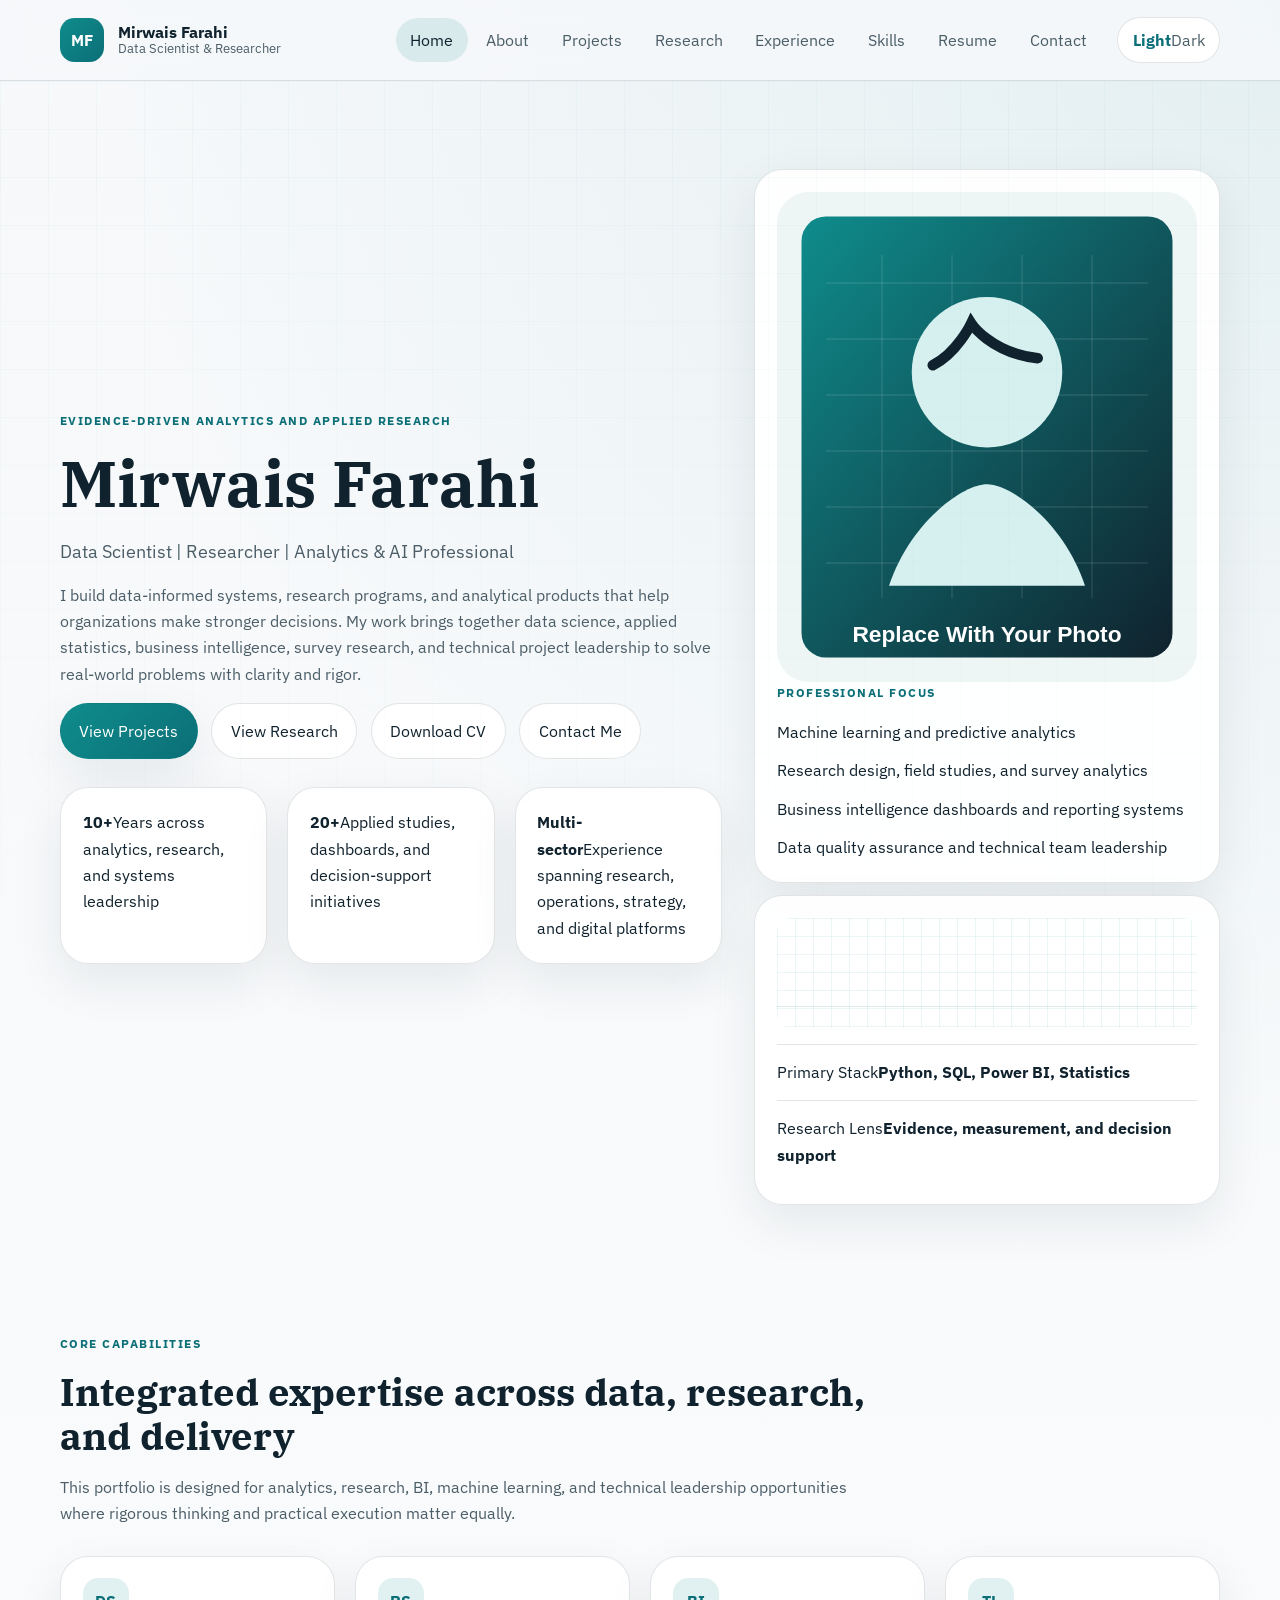
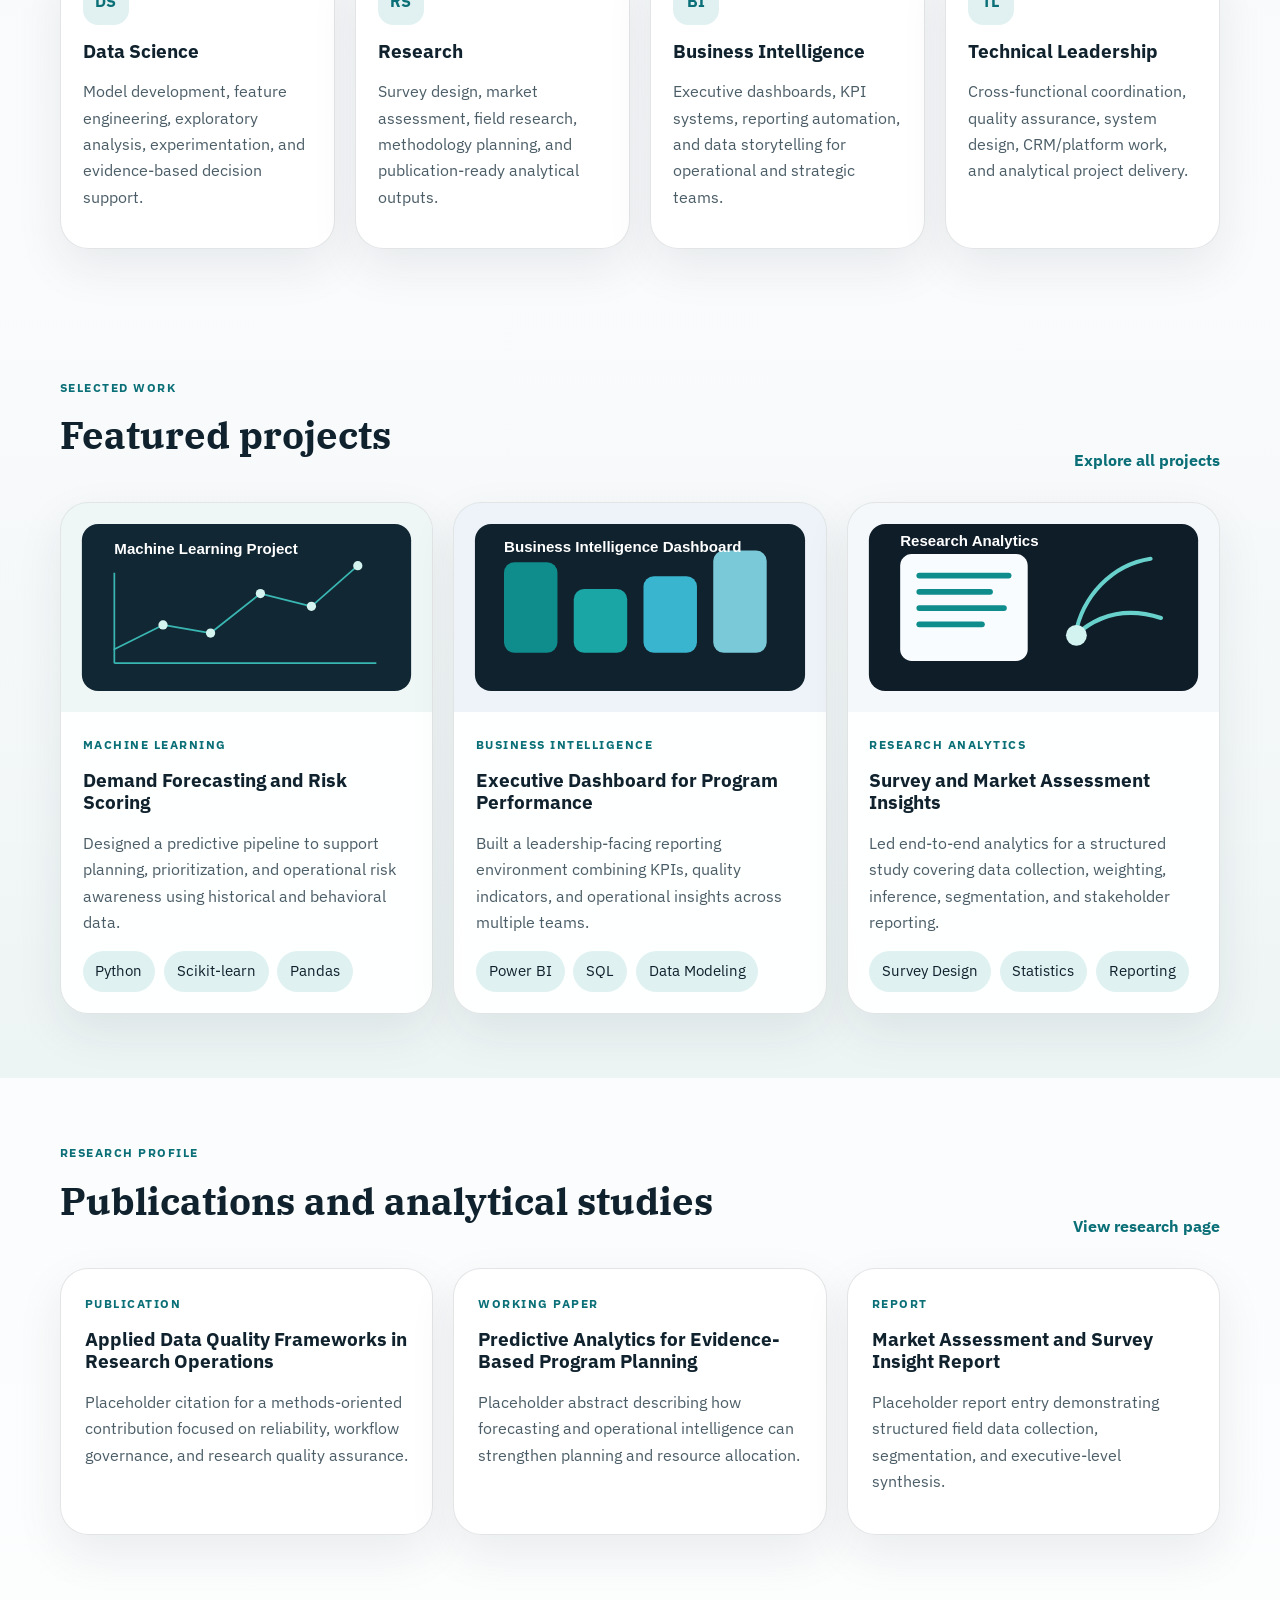
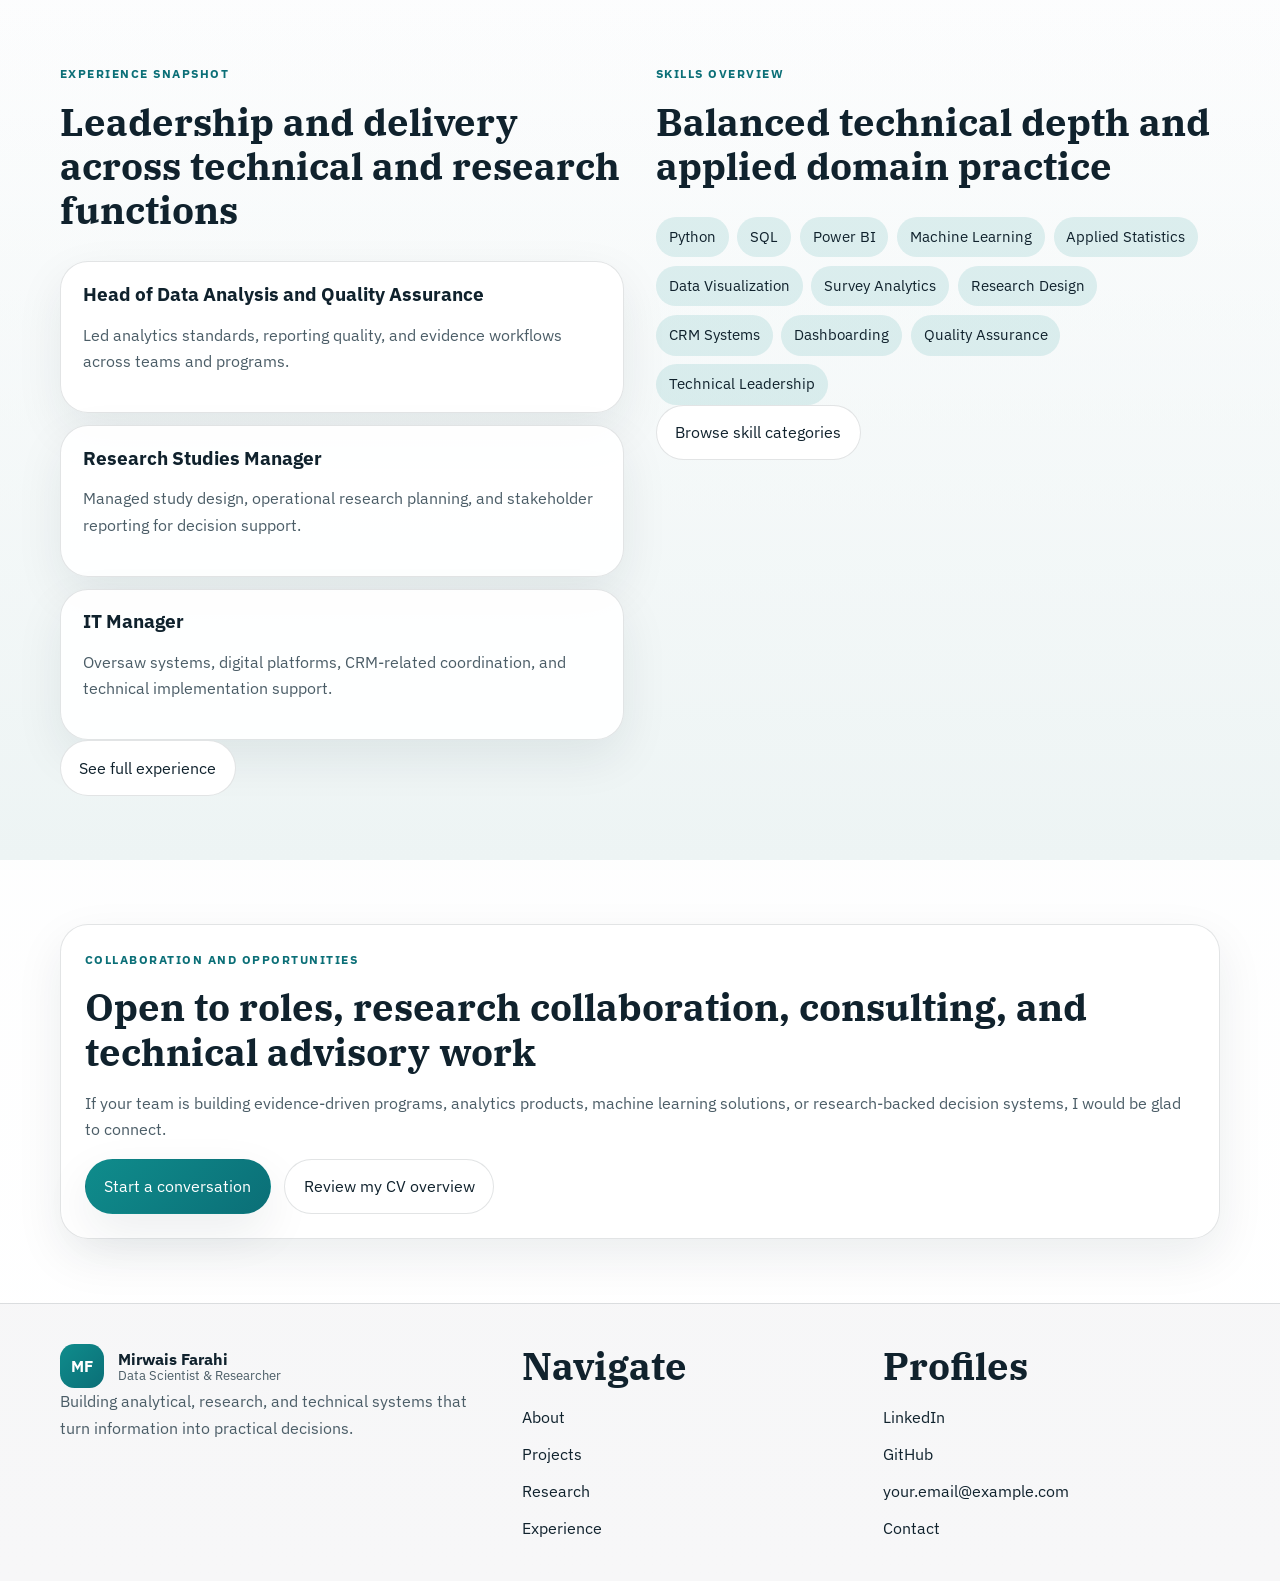
==== index.html @ 0041d255 "add file" ====
<!DOCTYPE html>
<html lang="en" data-theme="light">
<head>
  <meta charset="UTF-8">
  <meta name="viewport" content="width=device-width, initial-scale=1.0">
  <title>Mirwais Farahi | Data Scientist & Researcher</title>
  <meta name="description" content="Professional portfolio of Mirwais Farahi, a data scientist and researcher specializing in analytics, machine learning, business intelligence, applied statistics, and technical leadership.">
  <meta name="keywords" content="data scientist, researcher, machine learning, business intelligence, analytics, applied statistics, dashboarding, research portfolio">
  <meta name="author" content="Mirwais Farahi">
  <meta property="og:title" content="Mirwais Farahi | Data Scientist & Researcher">
  <meta property="og:description" content="Portfolio website featuring projects, research, experience, technical skills, and professional profile.">
  <meta property="og:type" content="website">
  <meta property="og:url" content="https://mirwais-farahi.github.io/">
  <meta property="og:image" content="https://mirwais-farahi.github.io/assets/images/og-preview.svg">
  <meta name="twitter:card" content="summary_large_image">
  <link rel="icon" type="image/svg+xml" href="assets/images/favicon.svg">
  <link rel="preconnect" href="https://fonts.googleapis.com">
  <link rel="preconnect" href="https://fonts.gstatic.com" crossorigin>
  <link href="https://fonts.googleapis.com/css2?family=IBM+Plex+Sans:wght@400;500;600;700&family=IBM+Plex+Serif:wght@500;600&display=swap" rel="stylesheet">
  <link rel="stylesheet" href="assets/css/styles.css">
</head>
<body data-page="index">
  <a class="skip-link" href="#main-content">Skip to content</a>
  <header class="site-header">
    <nav class="navbar container" aria-label="Primary">
      <a class="brand" href="index.html"><span class="brand-mark">MF</span><span class="brand-text"><strong>Mirwais Farahi</strong><span>Data Scientist &amp; Researcher</span></span></a>
      <button class="nav-toggle" type="button" aria-expanded="false" aria-controls="site-menu" aria-label="Toggle navigation"><span></span><span></span><span></span></button>
      <div class="nav-menu" id="site-menu">
        <ul class="nav-links">
          <li><a href="index.html" data-page="index">Home</a></li><li><a href="about.html" data-page="about">About</a></li><li><a href="projects.html" data-page="projects">Projects</a></li><li><a href="research.html" data-page="research">Research</a></li><li><a href="experience.html" data-page="experience">Experience</a></li><li><a href="skills.html" data-page="skills">Skills</a></li><li><a href="resume.html" data-page="resume">Resume</a></li><li><a href="contact.html" data-page="contact">Contact</a></li>
        </ul>
        <button class="theme-toggle" type="button" aria-label="Toggle color theme"><span class="theme-toggle-light">Light</span><span class="theme-toggle-dark">Dark</span></button>
      </div>
    </nav>
  </header>
  <main id="main-content">
    <section class="hero">
      <div class="container hero-grid">
        <div data-reveal>
          <p class="eyebrow">Evidence-driven analytics and applied research</p>
          <h1>Mirwais Farahi</h1>
          <p class="hero-subtitle">Data Scientist | Researcher | Analytics &amp; AI Professional</p>
          <p>I build data-informed systems, research programs, and analytical products that help organizations make stronger decisions. My work brings together data science, applied statistics, business intelligence, survey research, and technical project leadership to solve real-world problems with clarity and rigor.</p>
          <div class="hero-actions">
            <a class="button button-primary" href="projects.html">View Projects</a>
            <a class="button button-secondary" href="research.html">View Research</a>
            <a class="button button-secondary" href="assets/docs/mirwais-farahi-cv.pdf" download>Download CV</a>
            <a class="button button-secondary" href="contact.html">Contact Me</a>
          </div>
          <ul class="hero-metrics" aria-label="Professional highlights">
            <li><strong>10+</strong><span>Years across analytics, research, and systems leadership</span></li>
            <li><strong>20+</strong><span>Applied studies, dashboards, and decision-support initiatives</span></li>
            <li><strong>Multi-sector</strong><span>Experience spanning research, operations, strategy, and digital platforms</span></li>
          </ul>
        </div>
        <div class="stacked" data-reveal>
          <div class="panel">
            <img src="assets/images/profile-placeholder.svg" alt="Placeholder profile portrait for Mirwais Farahi">
            <p class="card-label">Professional Focus</p>
            <ul class="bullet-list">
              <li>Machine learning and predictive analytics</li>
              <li>Research design, field studies, and survey analytics</li>
              <li>Business intelligence dashboards and reporting systems</li>
              <li>Data quality assurance and technical team leadership</li>
            </ul>
          </div>
          <div class="panel">
            <div class="signal-grid" aria-hidden="true"></div>
            <div class="stat-chip"><span>Primary Stack</span><strong>Python, SQL, Power BI, Statistics</strong></div>
            <div class="stat-chip"><span>Research Lens</span><strong>Evidence, measurement, and decision support</strong></div>
          </div>
        </div>
      </div>
    </section>
    <section class="section">
      <div class="container">
        <div class="section-heading" data-reveal><p class="eyebrow">Core capabilities</p><h2>Integrated expertise across data, research, and delivery</h2><p>This portfolio is designed for analytics, research, BI, machine learning, and technical leadership opportunities where rigorous thinking and practical execution matter equally.</p></div>
        <div class="grid-4">
          <article class="card" data-reveal><div class="icon-badge">DS</div><h3>Data Science</h3><p>Model development, feature engineering, exploratory analysis, experimentation, and evidence-based decision support.</p></article>
          <article class="card" data-reveal><div class="icon-badge">RS</div><h3>Research</h3><p>Survey design, market assessment, field research, methodology planning, and publication-ready analytical outputs.</p></article>
          <article class="card" data-reveal><div class="icon-badge">BI</div><h3>Business Intelligence</h3><p>Executive dashboards, KPI systems, reporting automation, and data storytelling for operational and strategic teams.</p></article>
          <article class="card" data-reveal><div class="icon-badge">TL</div><h3>Technical Leadership</h3><p>Cross-functional coordination, quality assurance, system design, CRM/platform work, and analytical project delivery.</p></article>
        </div>
      </div>
    </section>
    <section class="section section-muted">
      <div class="container">
        <div class="section-heading split" data-reveal><div><p class="eyebrow">Selected work</p><h2>Featured projects</h2></div><a class="text-link" href="projects.html">Explore all projects</a></div>
        <div class="project-grid">
          <article class="project-card" data-reveal><img src="assets/images/project-ml.svg" alt="Placeholder artwork for machine learning project"><div class="project-card-body"><p class="card-label">Machine Learning</p><h3>Demand Forecasting and Risk Scoring</h3><p>Designed a predictive pipeline to support planning, prioritization, and operational risk awareness using historical and behavioral data.</p><ul class="tag-list"><li>Python</li><li>Scikit-learn</li><li>Pandas</li></ul></div></article>
          <article class="project-card" data-reveal><img src="assets/images/project-bi.svg" alt="Placeholder artwork for dashboard project"><div class="project-card-body"><p class="card-label">Business Intelligence</p><h3>Executive Dashboard for Program Performance</h3><p>Built a leadership-facing reporting environment combining KPIs, quality indicators, and operational insights across multiple teams.</p><ul class="tag-list"><li>Power BI</li><li>SQL</li><li>Data Modeling</li></ul></div></article>
          <article class="project-card" data-reveal><img src="assets/images/project-research.svg" alt="Placeholder artwork for research analytics project"><div class="project-card-body"><p class="card-label">Research Analytics</p><h3>Survey and Market Assessment Insights</h3><p>Led end-to-end analytics for a structured study covering data collection, weighting, inference, segmentation, and stakeholder reporting.</p><ul class="tag-list"><li>Survey Design</li><li>Statistics</li><li>Reporting</li></ul></div></article>
        </div>
      </div>
    </section>
    <section class="section">
      <div class="container">
        <div class="section-heading split" data-reveal><div><p class="eyebrow">Research profile</p><h2>Publications and analytical studies</h2></div><a class="text-link" href="research.html">View research page</a></div>
        <div class="timeline-grid">
          <article class="timeline-card" data-reveal><p class="timeline-year">Publication</p><h3>Applied Data Quality Frameworks in Research Operations</h3><p>Placeholder citation for a methods-oriented contribution focused on reliability, workflow governance, and research quality assurance.</p></article>
          <article class="timeline-card" data-reveal><p class="timeline-year">Working Paper</p><h3>Predictive Analytics for Evidence-Based Program Planning</h3><p>Placeholder abstract describing how forecasting and operational intelligence can strengthen planning and resource allocation.</p></article>
          <article class="timeline-card" data-reveal><p class="timeline-year">Report</p><h3>Market Assessment and Survey Insight Report</h3><p>Placeholder report entry demonstrating structured field data collection, segmentation, and executive-level synthesis.</p></article>
        </div>
      </div>
    </section>
    <section class="section section-muted">
      <div class="container two-col">
        <div data-reveal>
          <div class="section-heading"><p class="eyebrow">Experience snapshot</p><h2>Leadership and delivery across technical and research functions</h2></div>
          <div class="stacked">
            <article class="card"><h3>Head of Data Analysis and Quality Assurance</h3><p class="muted">Led analytics standards, reporting quality, and evidence workflows across teams and programs.</p></article>
            <article class="card"><h3>Research Studies Manager</h3><p class="muted">Managed study design, operational research planning, and stakeholder reporting for decision support.</p></article>
            <article class="card"><h3>IT Manager</h3><p class="muted">Oversaw systems, digital platforms, CRM-related coordination, and technical implementation support.</p></article>
          </div>
          <a class="button button-secondary" href="experience.html">See full experience</a>
        </div>
        <div data-reveal>
          <div class="section-heading"><p class="eyebrow">Skills overview</p><h2>Balanced technical depth and applied domain practice</h2></div>
          <div class="skills-cloud"><span>Python</span><span>SQL</span><span>Power BI</span><span>Machine Learning</span><span>Applied Statistics</span><span>Data Visualization</span><span>Survey Analytics</span><span>Research Design</span><span>CRM Systems</span><span>Dashboarding</span><span>Quality Assurance</span><span>Technical Leadership</span></div>
          <a class="button button-secondary" href="skills.html">Browse skill categories</a>
        </div>
      </div>
    </section>
    <section class="section">
      <div class="container cta-card" data-reveal>
        <div><p class="eyebrow">Collaboration and opportunities</p><h2>Open to roles, research collaboration, consulting, and technical advisory work</h2><p>If your team is building evidence-driven programs, analytics products, machine learning solutions, or research-backed decision systems, I would be glad to connect.</p></div>
        <div class="cta-actions"><a class="button button-primary" href="contact.html">Start a conversation</a><a class="button button-secondary" href="resume.html">Review my CV overview</a></div>
      </div>
    </section>
  </main>
  <footer class="site-footer">
    <div class="container footer-grid">
      <div><a class="brand" href="index.html"><span class="brand-mark">MF</span><span class="brand-text"><strong>Mirwais Farahi</strong><span>Data Scientist &amp; Researcher</span></span></a><p class="muted">Building analytical, research, and technical systems that turn information into practical decisions.</p></div>
      <div><h2 class="footer-title">Navigate</h2><ul class="footer-links"><li><a href="about.html">About</a></li><li><a href="projects.html">Projects</a></li><li><a href="research.html">Research</a></li><li><a href="experience.html">Experience</a></li></ul></div>
      <div><h2 class="footer-title">Profiles</h2><ul class="footer-links"><li><a href="https://www.linkedin.com/in/your-profile" target="_blank" rel="noreferrer">LinkedIn</a></li><li><a href="https://github.com/your-profile" target="_blank" rel="noreferrer">GitHub</a></li><li><a href="mailto:your.email@example.com">your.email@example.com</a></li><li><a href="contact.html">Contact</a></li></ul></div>
    </div>
  </footer>
  <button class="back-to-top" type="button" aria-label="Back to top">Top</button>
  <script src="assets/js/main.js" defer></script>
</body>
</html>
---- assets/css/styles.css ----
:root {
  color-scheme: light;
  --bg: #f6f8fa; --bg2: #ffffff; --muted: #edf4f4; --card: rgba(255,255,255,.92);
  --text: #10222d; --soft: #4b5d67; --line: rgba(16,34,45,.12);
  --accent: #0f8c8c; --accent2: #0b6f77; --accent-soft: rgba(15,140,140,.12);
  --shadow: 0 18px 48px rgba(16,34,45,.08); --r1: 28px; --r2: 18px; --r3: 12px;
}
html[data-theme="dark"] {
  color-scheme: dark;
  --bg: #09141d; --bg2: #112130; --muted: #0d1c29; --card: rgba(17,33,48,.92);
  --text: #e3edf2; --soft: #a9bcc8; --line: rgba(227,237,242,.12);
  --accent: #39b6b1; --accent2: #75d3cd; --accent-soft: rgba(57,182,177,.14);
  --shadow: 0 18px 48px rgba(0,0,0,.25);
}
*,
*::before,
*::after { box-sizing: border-box; }
html { scroll-behavior: smooth; }
body {
  margin: 0; font-family: "IBM Plex Sans", sans-serif; color: var(--text); line-height: 1.65;
  background: radial-gradient(circle at top right, rgba(15,140,140,.08), transparent 24%), linear-gradient(180deg, var(--bg), var(--bg2));
}
img { display: block; max-width: 100%; }
a { color: inherit; text-decoration: none; }
button, input, textarea { font: inherit; }
.container { width: min(calc(100% - 2rem), 1160px); margin: 0 auto; }
.skip-link { position: absolute; top: -4rem; left: 1rem; z-index: 100; padding: .7rem 1rem; border-radius: 999px; background: var(--text); color: #fff; }
.skip-link:focus { top: 1rem; }
.site-header { position: sticky; top: 0; z-index: 20; backdrop-filter: blur(14px); border-bottom: 1px solid var(--line); background: rgba(246,248,250,.82); }
html[data-theme="dark"] .site-header { background: rgba(9,20,29,.82); }
.navbar { min-height: 5rem; display: flex; align-items: center; justify-content: space-between; gap: 1rem; }
.brand { display: inline-flex; align-items: center; gap: .9rem; }
.brand-mark { width: 2.75rem; height: 2.75rem; display: grid; place-items: center; border-radius: .9rem; color: #fff; font-weight: 700; background: linear-gradient(135deg, var(--accent), var(--accent2)); }
.brand-text { display: inline-flex; flex-direction: column; line-height: 1.15; }
.brand-text strong { font-size: .98rem; }
.brand-text span:last-child { font-size: .82rem; color: var(--soft); }
.nav-menu { display: flex; align-items: center; gap: 1rem; }
.nav-links, .footer-links, .tag-list, .bullet-list, .detail-list, .hero-metrics, .skills-cloud { list-style: none; margin: 0; padding: 0; }
.nav-links { display: flex; flex-wrap: wrap; gap: .25rem; }
.nav-links a, .theme-toggle { min-height: 2.6rem; padding: .55rem .9rem; border-radius: 999px; }
.nav-links a { display: inline-flex; align-items: center; color: var(--soft); transition: .2s ease; }
.nav-links a:hover, .nav-links a[aria-current="page"] { background: var(--accent-soft); color: var(--text); }
.theme-toggle, .nav-toggle, .back-to-top { border: 1px solid var(--line); background: var(--bg2); color: var(--text); cursor: pointer; }
.theme-toggle-dark { color: var(--soft); }
html[data-theme="dark"] .theme-toggle-dark, html[data-theme="light"] .theme-toggle-light { color: var(--accent2); font-weight: 700; }
.nav-toggle { display: none; width: 2.8rem; height: 2.8rem; padding: .6rem; border-radius: .9rem; flex-direction: column; gap: .28rem; }
.nav-toggle span { display: block; height: 2px; background: currentColor; border-radius: 999px; }
.hero, .page-hero { position: relative; overflow: hidden; }
.hero::before, .page-hero::before {
  content: ""; position: absolute; inset: 0; pointer-events: none;
  background-image: linear-gradient(to right, rgba(15,140,140,.08) 1px, transparent 1px), linear-gradient(to bottom, rgba(15,140,140,.08) 1px, transparent 1px);
  background-size: 48px 48px; mask-image: linear-gradient(180deg, rgba(0,0,0,.42), transparent 84%);
}
.hero { padding: 5.5rem 0 4rem; }
.page-hero { padding: 4.5rem 0 2rem; }
.hero-grid, .page-hero-grid, .two-col, .resume-layout, .contact-layout { display: grid; gap: 2rem; }
.hero-grid { grid-template-columns: 1.35fr .95fr; align-items: center; }
.page-hero-grid { grid-template-columns: 1.5fr .8fr; }
.eyebrow, .card-label, .timeline-year, .citation-type { text-transform: uppercase; letter-spacing: .12em; font-size: .78rem; font-weight: 700; color: var(--accent2); }
h1, h2, h3 { margin: 0 0 1rem; line-height: 1.15; color: var(--text); }
h1, h2 { font-family: "IBM Plex Serif", serif; }
h1 { font-size: clamp(2.5rem, 5vw, 4.5rem); }
h2 { font-size: clamp(1.8rem, 3vw, 2.6rem); }
h3 { font-size: 1.18rem; }
p { margin: 0 0 1rem; color: var(--soft); }
.lead, .hero-subtitle { font-size: 1.1rem; }
.hero-actions, .button-row, .cta-actions { display: flex; flex-wrap: wrap; gap: .85rem; }
.button { display: inline-flex; align-items: center; justify-content: center; min-height: 3rem; padding: .85rem 1.15rem; border-radius: 999px; border: 1px solid transparent; transition: .2s ease; }
.button:hover { transform: translateY(-2px); }
.button-primary { color: #fff; background: linear-gradient(135deg, var(--accent), var(--accent2)); box-shadow: var(--shadow); }
.button-secondary { background: var(--bg2); border-color: var(--line); }
.text-link { color: var(--accent2); font-weight: 700; }
.hero-metrics, .grid-3, .grid-4, .project-grid, .timeline-grid, .journey-grid, .skill-grid, .project-list, .citation-list, .experience-list { display: grid; gap: 1.25rem; }
.hero-metrics { grid-template-columns: repeat(3, 1fr); margin-top: 1.75rem; }
.grid-4 { grid-template-columns: repeat(4, 1fr); }
.grid-3, .project-grid, .timeline-grid { grid-template-columns: repeat(3, 1fr); }
.journey-grid { grid-template-columns: repeat(4, 1fr); }
.skill-grid { grid-template-columns: repeat(2, 1fr); }
.hero-metrics li, .card, .project-card, .timeline-card, .panel, .cta-card, .aside-card, .project-detail, .citation-card, .experience-card, .skill-panel, .resume-side, .resume-main, .contact-card, .journey-step, .not-found-card {
  background: var(--card); border: 1px solid var(--line); border-radius: var(--r1); box-shadow: var(--shadow);
}
.hero-metrics li, .card, .panel, .aside-card, .skill-panel, .citation-card, .journey-step { padding: 1.35rem; }
.project-card, .project-detail { overflow: hidden; }
.project-card-body, .project-body { padding: 1.35rem; }
.project-card img, .project-detail img { width: 100%; background: linear-gradient(135deg, rgba(15,140,140,.18), rgba(16,34,45,.08)); }
.icon-badge { width: 2.9rem; height: 2.9rem; display: grid; place-items: center; margin-bottom: 1rem; border-radius: .95rem; background: var(--accent-soft); color: var(--accent2); font-weight: 700; }
.section { padding: 4rem 0; }
.section-muted { background: linear-gradient(180deg, transparent, var(--muted)); }
.section-heading { max-width: 52rem; margin-bottom: 1.8rem; }
.section-heading.split { max-width: none; display: flex; align-items: end; justify-content: space-between; gap: 1rem; }
.tag-list, .skills-cloud { display: flex; flex-wrap: wrap; gap: .55rem; }
.tag-list li, .skills-cloud span, .skill-tags span { padding: .5rem .8rem; border-radius: 999px; background: var(--accent-soft); color: var(--text); font-size: .92rem; }
.stacked, .bullet-list, .detail-list { display: grid; gap: .75rem; }
.signal-grid { height: 110px; border-radius: 14px; background: linear-gradient(180deg, transparent 0 80%, rgba(15,140,140,.16) 80% 81%, transparent 81% 100%), linear-gradient(90deg, rgba(15,140,140,.08) 1px, transparent 1px), linear-gradient(180deg, rgba(15,140,140,.08) 1px, transparent 1px); background-size: auto, 18px 18px, 18px 18px; margin-bottom: 1rem; }
.stat-chip { padding: .9rem 0; border-top: 1px solid var(--line); }
.timeline-card, .experience-card, .cta-card, .resume-side, .resume-main, .contact-card { padding: 1.5rem; }
.two-col { grid-template-columns: repeat(2, 1fr); align-items: start; }
.project-detail { display: grid; grid-template-columns: 300px 1fr; }
.detail-cols { display: grid; grid-template-columns: repeat(3, 1fr); gap: 1rem; }
.experience-card { display: grid; grid-template-columns: 260px 1fr; }
.experience-meta { padding-right: 1.5rem; border-right: 1px solid var(--line); }
.resume-layout, .contact-layout { grid-template-columns: 300px 1fr; align-items: start; }
.contact-card.secondary { background: linear-gradient(180deg, var(--card), var(--muted)); }
.contact-form { display: grid; gap: .9rem; }
.contact-form input, .contact-form textarea { width: 100%; padding: .95rem 1rem; border-radius: var(--r3); border: 1px solid var(--line); background: var(--bg2); color: var(--text); }
.site-footer { padding: 2.5rem 0; border-top: 1px solid var(--line); background: rgba(12,27,38,.03); }
.footer-grid { display: grid; grid-template-columns: 1.3fr 1fr 1fr; gap: 1.5rem; }
.footer-links { display: grid; gap: .65rem; }
.muted, .small { color: var(--soft); }
.back-to-top { position: fixed; right: 1rem; bottom: 1rem; width: 3rem; height: 3rem; border-radius: 999px; box-shadow: var(--shadow); opacity: 0; visibility: hidden; transition: .2s ease; }
.back-to-top.is-visible { opacity: 1; visibility: visible; }
[data-reveal] { opacity: 0; transform: translateY(24px); transition: opacity .55s ease, transform .55s ease; }
[data-reveal].revealed { opacity: 1; transform: none; }
.not-found-page { min-height: 100vh; display: grid; place-items: center; padding: 2rem 0; }
.not-found-card { max-width: 42rem; padding: 2rem; text-align: center; }
@media (max-width: 980px) {
  .hero-grid, .page-hero-grid, .grid-4, .grid-3, .project-grid, .timeline-grid, .journey-grid, .two-col, .project-detail, .experience-card, .skill-grid, .resume-layout, .contact-layout, .footer-grid, .detail-cols, .hero-metrics { grid-template-columns: 1fr; }
  .cta-card { display: grid; gap: 1rem; }
  .experience-meta { padding-right: 0; border-right: 0; border-bottom: 1px solid var(--line); padding-bottom: 1rem; margin-bottom: 1rem; }
}
@media (max-width: 820px) {
  .nav-toggle { display: inline-flex; }
  .nav-menu { position: absolute; top: calc(100% + .75rem); right: 1rem; left: 1rem; opacity: 0; pointer-events: none; transform: translateY(-8px); transition: .2s ease; display: flex; flex-direction: column; align-items: stretch; padding: 1rem; border-radius: var(--r2); border: 1px solid var(--line); background: var(--bg2); box-shadow: var(--shadow); }
  .nav-menu.is-open { opacity: 1; pointer-events: auto; transform: none; }
  .nav-links { flex-direction: column; }
  .nav-links a, .theme-toggle { width: 100%; justify-content: flex-start; }
}
@media (prefers-reduced-motion: reduce) {
  html { scroll-behavior: auto; }
  *, *::before, *::after { transition: none !important; animation: none !important; }
  [data-reveal] { opacity: 1; transform: none; }
}
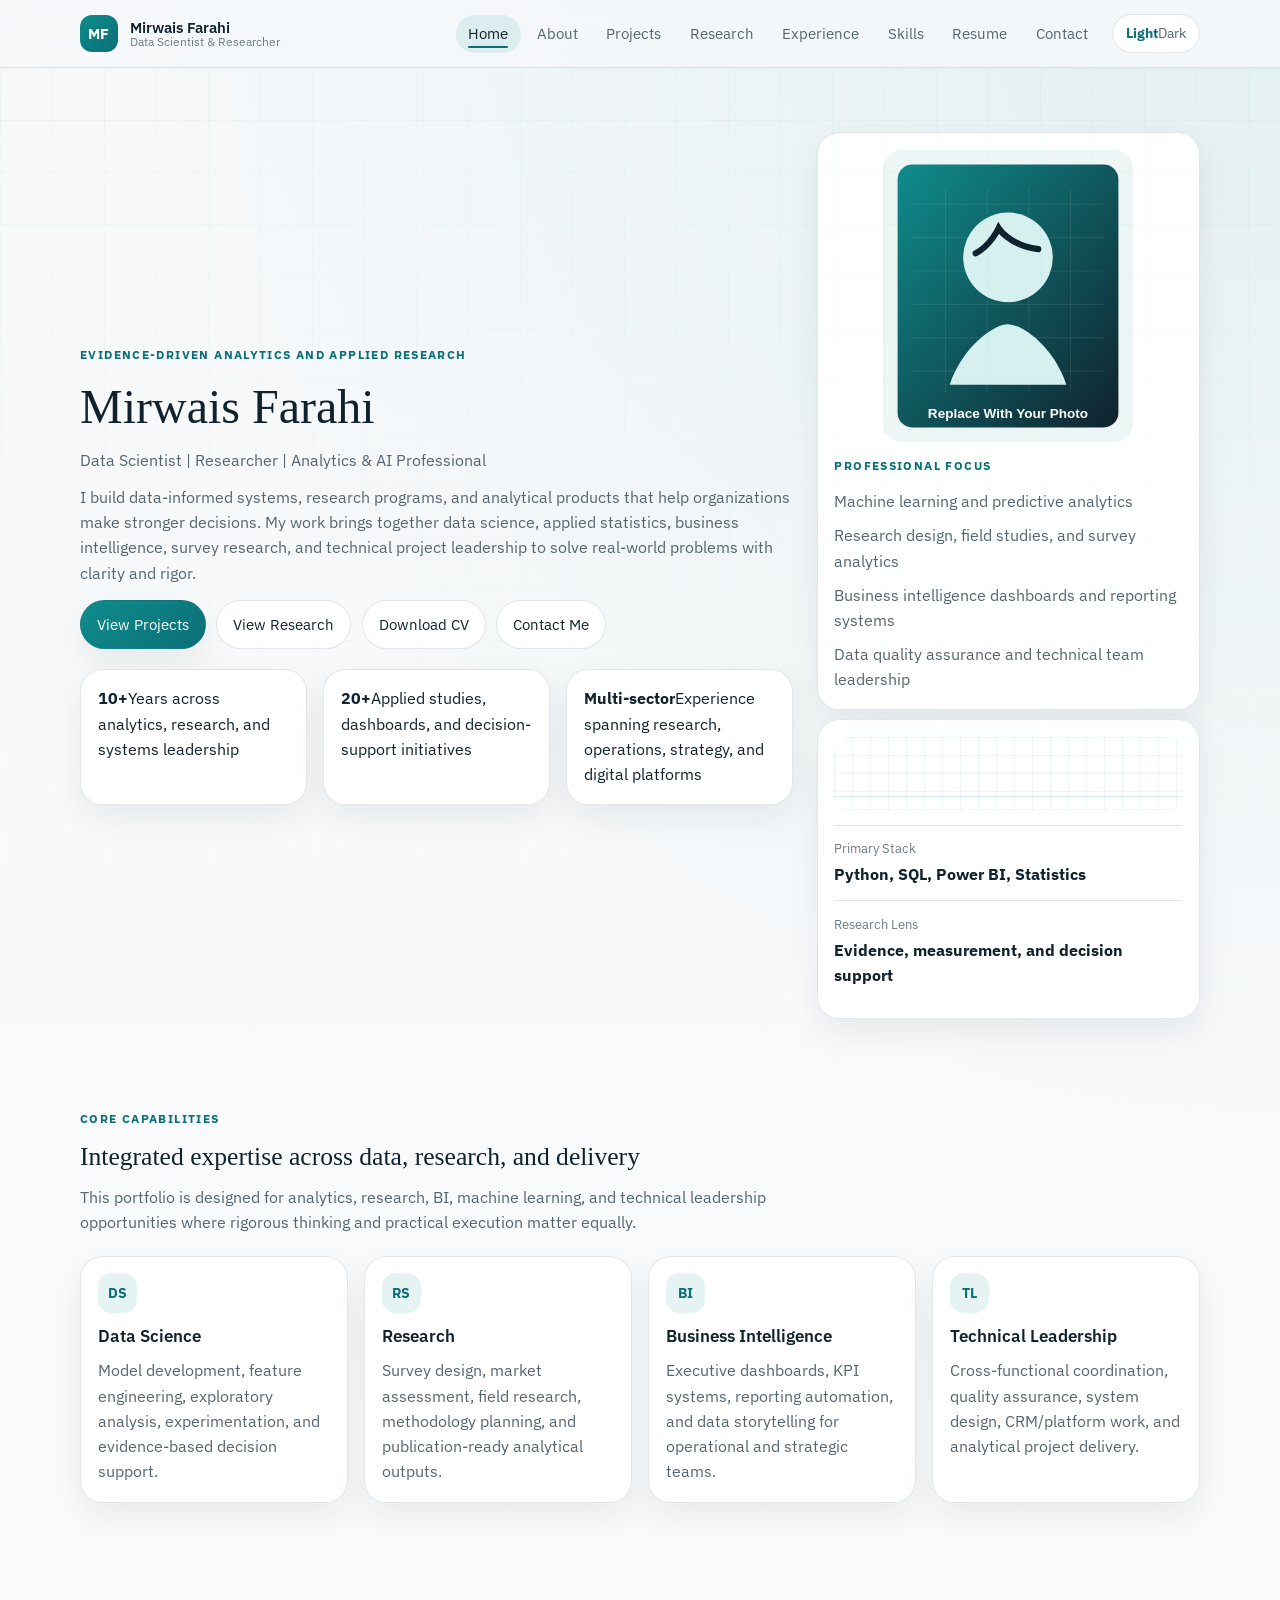
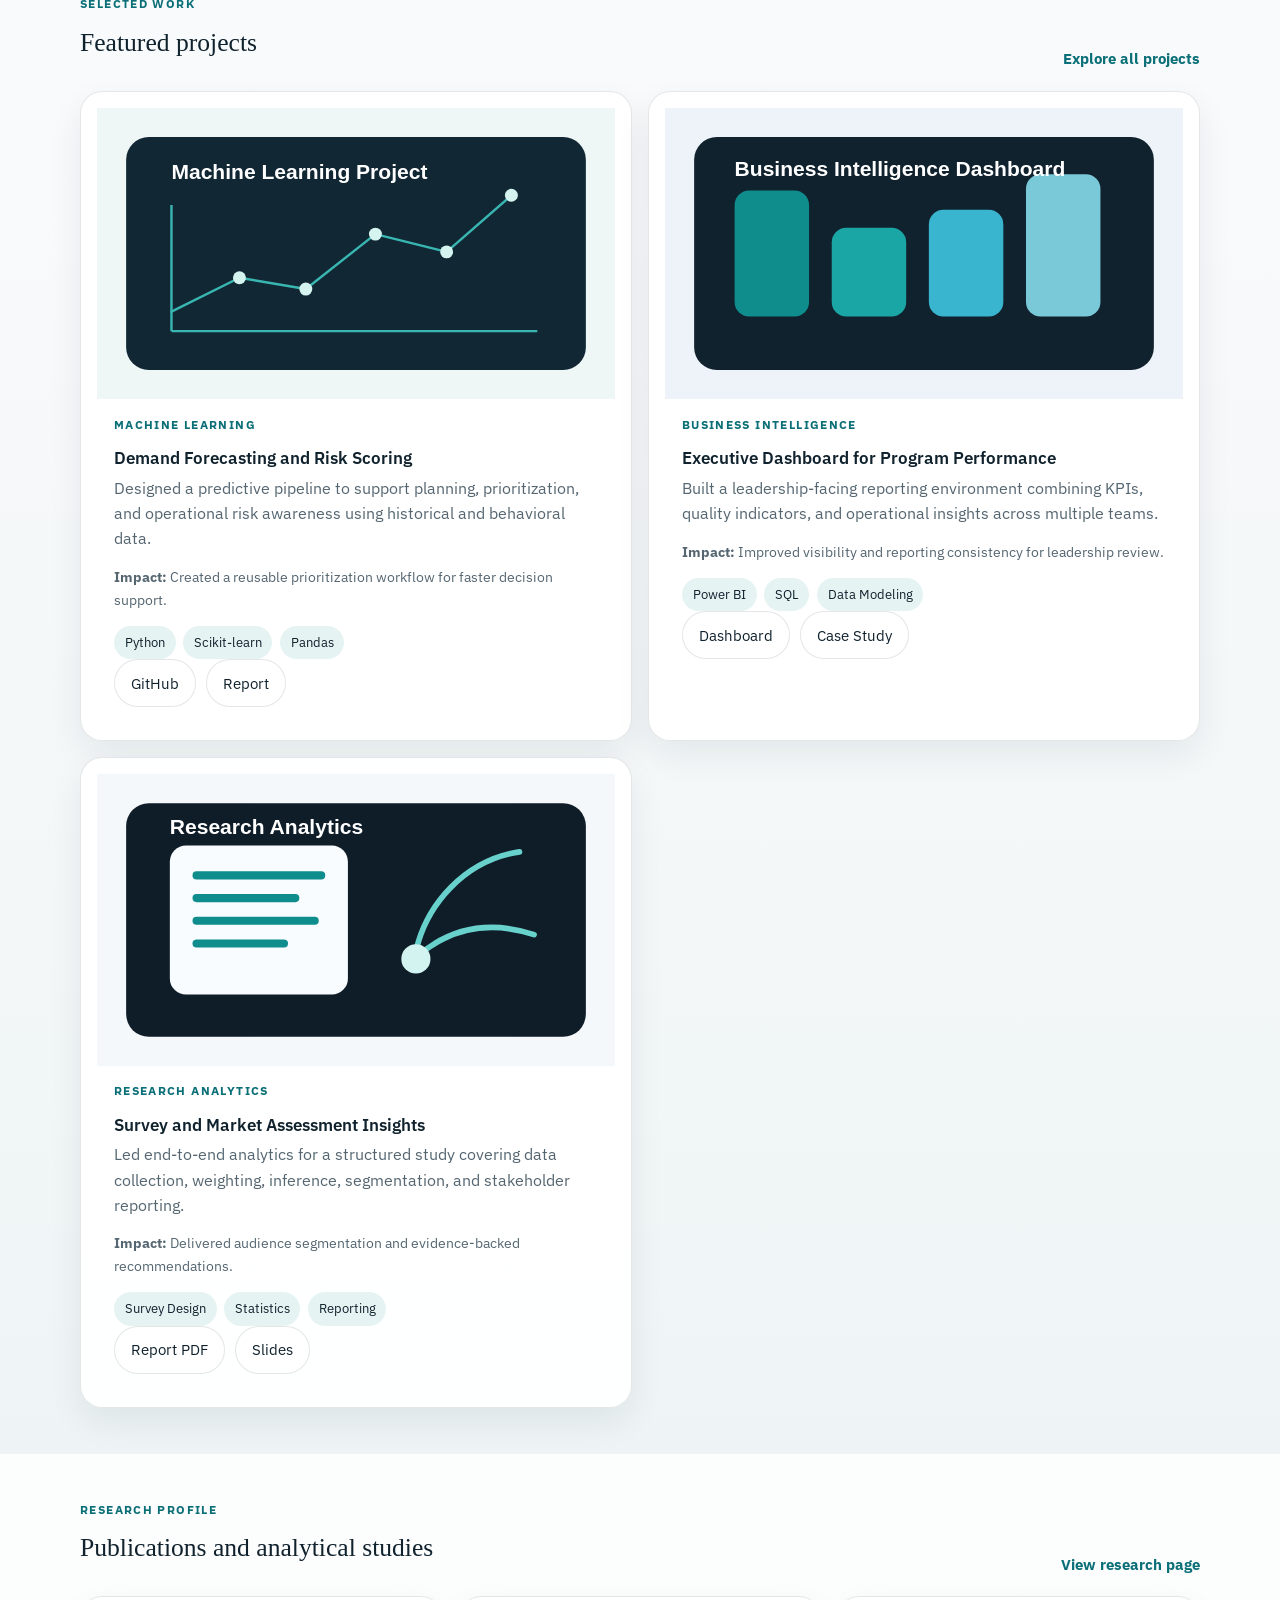
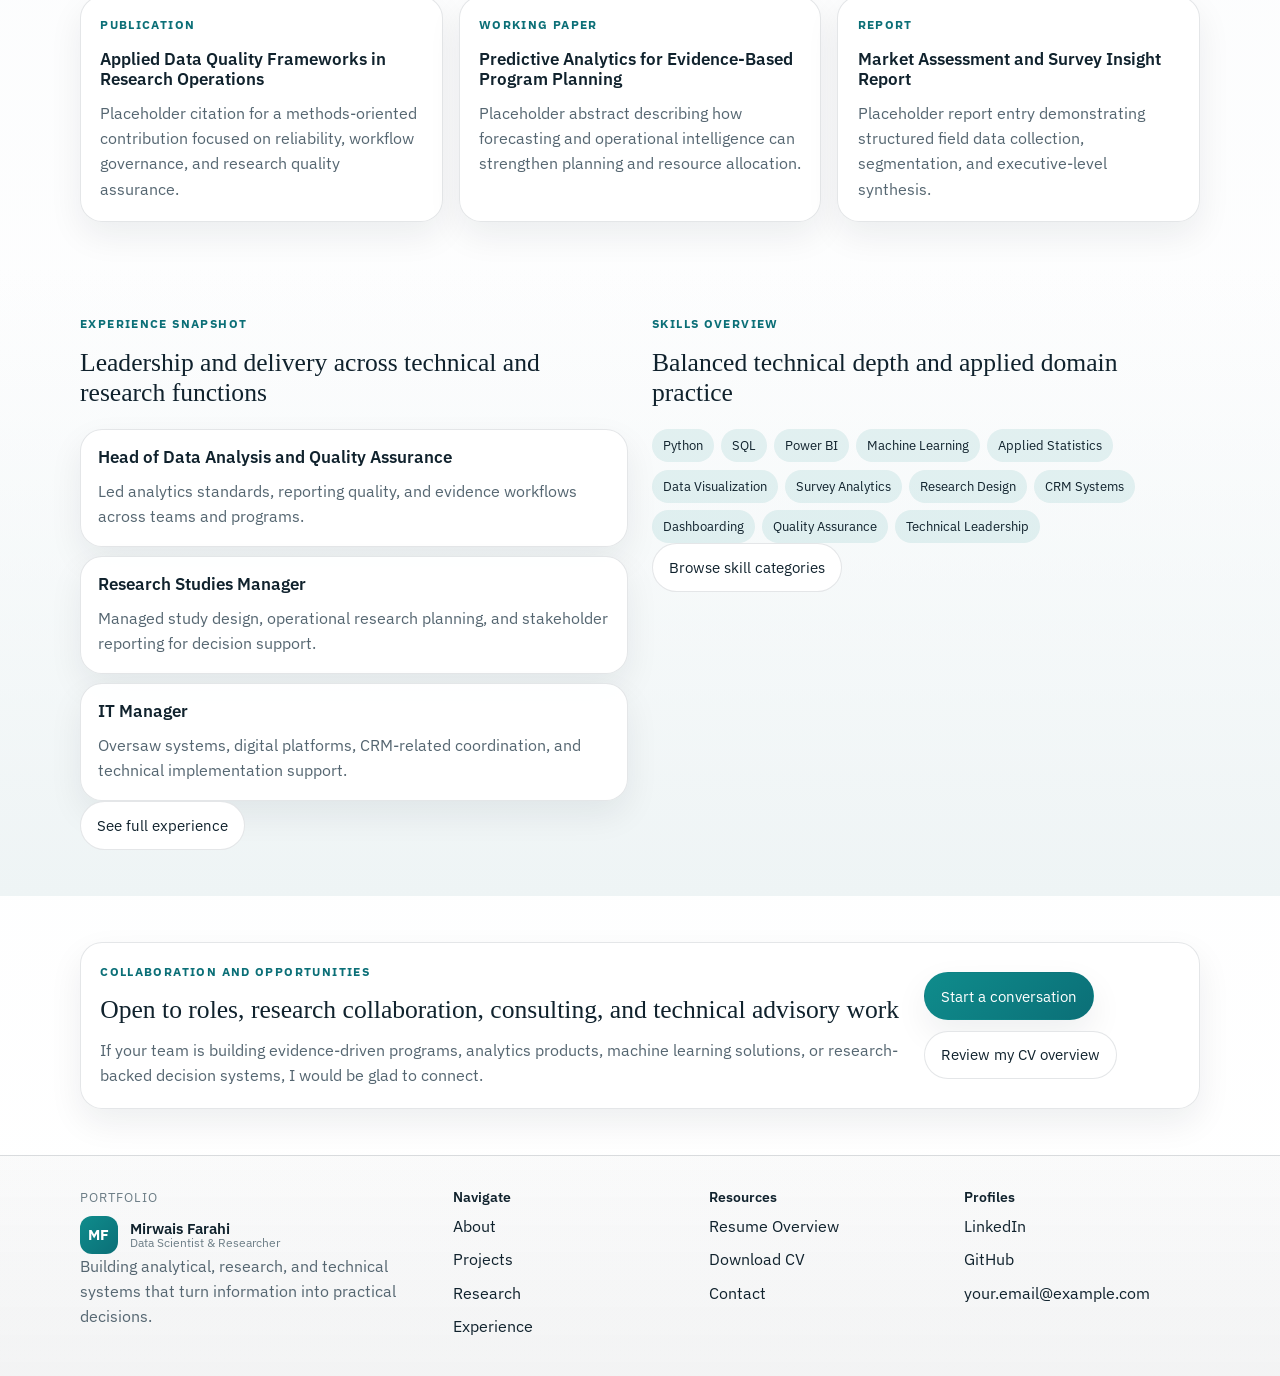
==== commit 8cad0ea1: "add file" ====
--- a/index.html
+++ b/index.html
@@ -87,9 +87,9 @@
       <div class="container">
         <div class="section-heading split" data-reveal><div><p class="eyebrow">Selected work</p><h2>Featured projects</h2></div><a class="text-link" href="projects.html">Explore all projects</a></div>
         <div class="project-grid">
-          <article class="project-card" data-reveal><img src="assets/images/project-ml.svg" alt="Placeholder artwork for machine learning project"><div class="project-card-body"><p class="card-label">Machine Learning</p><h3>Demand Forecasting and Risk Scoring</h3><p>Designed a predictive pipeline to support planning, prioritization, and operational risk awareness using historical and behavioral data.</p><ul class="tag-list"><li>Python</li><li>Scikit-learn</li><li>Pandas</li></ul></div></article>
-          <article class="project-card" data-reveal><img src="assets/images/project-bi.svg" alt="Placeholder artwork for dashboard project"><div class="project-card-body"><p class="card-label">Business Intelligence</p><h3>Executive Dashboard for Program Performance</h3><p>Built a leadership-facing reporting environment combining KPIs, quality indicators, and operational insights across multiple teams.</p><ul class="tag-list"><li>Power BI</li><li>SQL</li><li>Data Modeling</li></ul></div></article>
-          <article class="project-card" data-reveal><img src="assets/images/project-research.svg" alt="Placeholder artwork for research analytics project"><div class="project-card-body"><p class="card-label">Research Analytics</p><h3>Survey and Market Assessment Insights</h3><p>Led end-to-end analytics for a structured study covering data collection, weighting, inference, segmentation, and stakeholder reporting.</p><ul class="tag-list"><li>Survey Design</li><li>Statistics</li><li>Reporting</li></ul></div></article>
+          <article class="project-card project-compact" data-reveal><img src="assets/images/project-ml.svg" alt="Placeholder artwork for machine learning project"><div class="project-card-body"><p class="card-label">Machine Learning</p><h3>Demand Forecasting and Risk Scoring</h3><p>Designed a predictive pipeline to support planning, prioritization, and operational risk awareness using historical and behavioral data.</p><p class="muted"><strong>Impact:</strong> Created a reusable prioritization workflow for faster decision support.</p><div class="project-tools"><span>Python</span><span>Scikit-learn</span><span>Pandas</span></div><div class="button-row"><a class="button button-secondary" href="projects.html">GitHub</a><a class="button button-secondary" href="projects.html">Report</a></div></div></article>
+          <article class="project-card project-compact" data-reveal><img src="assets/images/project-bi.svg" alt="Placeholder artwork for dashboard project"><div class="project-card-body"><p class="card-label">Business Intelligence</p><h3>Executive Dashboard for Program Performance</h3><p>Built a leadership-facing reporting environment combining KPIs, quality indicators, and operational insights across multiple teams.</p><p class="muted"><strong>Impact:</strong> Improved visibility and reporting consistency for leadership review.</p><div class="project-tools"><span>Power BI</span><span>SQL</span><span>Data Modeling</span></div><div class="button-row"><a class="button button-secondary" href="projects.html">Dashboard</a><a class="button button-secondary" href="projects.html">Case Study</a></div></div></article>
+          <article class="project-card project-compact" data-reveal><img src="assets/images/project-research.svg" alt="Placeholder artwork for research analytics project"><div class="project-card-body"><p class="card-label">Research Analytics</p><h3>Survey and Market Assessment Insights</h3><p>Led end-to-end analytics for a structured study covering data collection, weighting, inference, segmentation, and stakeholder reporting.</p><p class="muted"><strong>Impact:</strong> Delivered audience segmentation and evidence-backed recommendations.</p><div class="project-tools"><span>Survey Design</span><span>Statistics</span><span>Reporting</span></div><div class="button-row"><a class="button button-secondary" href="research.html">Report PDF</a><a class="button button-secondary" href="research.html">Slides</a></div></div></article>
         </div>
       </div>
     </section>
@@ -130,9 +130,10 @@
   </main>
   <footer class="site-footer">
     <div class="container footer-grid">
-      <div><a class="brand" href="index.html"><span class="brand-mark">MF</span><span class="brand-text"><strong>Mirwais Farahi</strong><span>Data Scientist &amp; Researcher</span></span></a><p class="muted">Building analytical, research, and technical systems that turn information into practical decisions.</p></div>
+      <div><p class="footer-kicker">Portfolio</p><a class="brand" href="index.html"><span class="brand-mark">MF</span><span class="brand-text"><strong>Mirwais Farahi</strong><span>Data Scientist &amp; Researcher</span></span></a><p class="muted">Building analytical, research, and technical systems that turn information into practical decisions.</p></div>
       <div><h2 class="footer-title">Navigate</h2><ul class="footer-links"><li><a href="about.html">About</a></li><li><a href="projects.html">Projects</a></li><li><a href="research.html">Research</a></li><li><a href="experience.html">Experience</a></li></ul></div>
-      <div><h2 class="footer-title">Profiles</h2><ul class="footer-links"><li><a href="https://www.linkedin.com/in/your-profile" target="_blank" rel="noreferrer">LinkedIn</a></li><li><a href="https://github.com/your-profile" target="_blank" rel="noreferrer">GitHub</a></li><li><a href="mailto:your.email@example.com">your.email@example.com</a></li><li><a href="contact.html">Contact</a></li></ul></div>
+      <div><h2 class="footer-title">Resources</h2><ul class="footer-links"><li><a href="resume.html">Resume Overview</a></li><li><a href="assets/docs/mirwais-farahi-cv.pdf" download>Download CV</a></li><li><a href="contact.html">Contact</a></li></ul></div>
+      <div><h2 class="footer-title">Profiles</h2><ul class="footer-links"><li><a href="https://www.linkedin.com/in/your-profile" target="_blank" rel="noreferrer">LinkedIn</a></li><li><a href="https://github.com/your-profile" target="_blank" rel="noreferrer">GitHub</a></li><li><a href="mailto:your.email@example.com">your.email@example.com</a></li></ul></div>
     </div>
   </footer>
   <button class="back-to-top" type="button" aria-label="Back to top">Top</button>
--- a/assets/css/styles.css
+++ b/assets/css/styles.css
@@ -1,129 +1,197 @@
 :root {
   color-scheme: light;
-  --bg: #f6f8fa; --bg2: #ffffff; --muted: #edf4f4; --card: rgba(255,255,255,.92);
-  --text: #10222d; --soft: #4b5d67; --line: rgba(16,34,45,.12);
-  --accent: #0f8c8c; --accent2: #0b6f77; --accent-soft: rgba(15,140,140,.12);
-  --shadow: 0 18px 48px rgba(16,34,45,.08); --r1: 28px; --r2: 18px; --r3: 12px;
+  --bg: #f6f8fa;
+  --bg2: #ffffff;
+  --muted: #eef4f5;
+  --card: rgba(255, 255, 255, 0.94);
+  --text: #10222d;
+  --soft: #556671;
+  --soft-2: #6c7d86;
+  --line: rgba(16, 34, 45, 0.11);
+  --accent: #0f8c8c;
+  --accent2: #0b6f77;
+  --accent-soft: rgba(15, 140, 140, 0.1);
+  --shadow: 0 14px 34px rgba(16, 34, 45, 0.07);
+  --r1: 22px;
+  --r2: 16px;
+  --r3: 10px;
 }
 html[data-theme="dark"] {
   color-scheme: dark;
-  --bg: #09141d; --bg2: #112130; --muted: #0d1c29; --card: rgba(17,33,48,.92);
-  --text: #e3edf2; --soft: #a9bcc8; --line: rgba(227,237,242,.12);
-  --accent: #39b6b1; --accent2: #75d3cd; --accent-soft: rgba(57,182,177,.14);
-  --shadow: 0 18px 48px rgba(0,0,0,.25);
+  --bg: #09141d;
+  --bg2: #112130;
+  --muted: #0d1c29;
+  --card: rgba(17, 33, 48, 0.94);
+  --text: #e3edf2;
+  --soft: #abbdc7;
+  --soft-2: #8ea5b2;
+  --line: rgba(227, 237, 242, 0.12);
+  --accent: #39b6b1;
+  --accent2: #74d2cc;
+  --accent-soft: rgba(57, 182, 177, 0.14);
+  --shadow: 0 18px 42px rgba(0, 0, 0, 0.26);
 }
 *,
 *::before,
 *::after { box-sizing: border-box; }
 html { scroll-behavior: smooth; }
 body {
-  margin: 0; font-family: "IBM Plex Sans", sans-serif; color: var(--text); line-height: 1.65;
-  background: radial-gradient(circle at top right, rgba(15,140,140,.08), transparent 24%), linear-gradient(180deg, var(--bg), var(--bg2));
+  margin: 0;
+  font-family: "IBM Plex Sans", sans-serif;
+  color: var(--text);
+  line-height: 1.58;
+  background: radial-gradient(circle at top right, rgba(15, 140, 140, 0.08), transparent 24%), linear-gradient(180deg, var(--bg), var(--bg2));
 }
 img { display: block; max-width: 100%; }
 a { color: inherit; text-decoration: none; }
 button, input, textarea { font: inherit; }
-.container { width: min(calc(100% - 2rem), 1160px); margin: 0 auto; }
-.skip-link { position: absolute; top: -4rem; left: 1rem; z-index: 100; padding: .7rem 1rem; border-radius: 999px; background: var(--text); color: #fff; }
+code { padding: 0.1rem 0.38rem; border-radius: 0.4rem; background: var(--accent-soft); font-size: 0.92em; }
+.container { width: min(calc(100% - 2rem), 1120px); margin: 0 auto; }
+.skip-link { position: absolute; top: -4rem; left: 1rem; z-index: 100; padding: 0.65rem 1rem; border-radius: 999px; background: var(--text); color: #fff; }
 .skip-link:focus { top: 1rem; }
-.site-header { position: sticky; top: 0; z-index: 20; backdrop-filter: blur(14px); border-bottom: 1px solid var(--line); background: rgba(246,248,250,.82); }
-html[data-theme="dark"] .site-header { background: rgba(9,20,29,.82); }
-.navbar { min-height: 5rem; display: flex; align-items: center; justify-content: space-between; gap: 1rem; }
-.brand { display: inline-flex; align-items: center; gap: .9rem; }
-.brand-mark { width: 2.75rem; height: 2.75rem; display: grid; place-items: center; border-radius: .9rem; color: #fff; font-weight: 700; background: linear-gradient(135deg, var(--accent), var(--accent2)); }
-.brand-text { display: inline-flex; flex-direction: column; line-height: 1.15; }
-.brand-text strong { font-size: .98rem; }
-.brand-text span:last-child { font-size: .82rem; color: var(--soft); }
-.nav-menu { display: flex; align-items: center; gap: 1rem; }
-.nav-links, .footer-links, .tag-list, .bullet-list, .detail-list, .hero-metrics, .skills-cloud { list-style: none; margin: 0; padding: 0; }
-.nav-links { display: flex; flex-wrap: wrap; gap: .25rem; }
-.nav-links a, .theme-toggle { min-height: 2.6rem; padding: .55rem .9rem; border-radius: 999px; }
-.nav-links a { display: inline-flex; align-items: center; color: var(--soft); transition: .2s ease; }
-.nav-links a:hover, .nav-links a[aria-current="page"] { background: var(--accent-soft); color: var(--text); }
+.site-header { position: sticky; top: 0; z-index: 20; backdrop-filter: blur(14px); border-bottom: 1px solid var(--line); background: rgba(246, 248, 250, 0.82); }
+html[data-theme="dark"] .site-header { background: rgba(9, 20, 29, 0.82); }
+.navbar { min-height: 4.2rem; display: flex; align-items: center; justify-content: space-between; gap: 1rem; }
+.brand { display: inline-flex; align-items: center; gap: 0.75rem; }
+.brand-mark { width: 2.35rem; height: 2.35rem; display: grid; place-items: center; border-radius: 0.75rem; color: #fff; font-weight: 700; font-size: 0.92rem; background: linear-gradient(135deg, var(--accent), var(--accent2)); }
+.brand-text { display: inline-flex; flex-direction: column; line-height: 1.1; }
+.brand-text strong { font-size: 0.95rem; font-weight: 600; }
+.brand-text span:last-child { font-size: 0.76rem; color: var(--soft-2); }
+.nav-menu { display: flex; align-items: center; gap: 0.75rem; }
+.nav-links, .footer-links, .tag-list, .bullet-list, .detail-list, .hero-metrics, .skills-cloud, .contact-points, .project-meta-list { list-style: none; margin: 0; padding: 0; }
+.nav-links { display: flex; flex-wrap: wrap; gap: 0.18rem; }
+.nav-links a, .theme-toggle { min-height: 2.2rem; padding: 0.45rem 0.8rem; border-radius: 999px; }
+.nav-links a { position: relative; display: inline-flex; align-items: center; color: var(--soft); font-size: 0.93rem; transition: 0.2s ease; }
+.nav-links a:hover, .nav-links a[aria-current="page"] { color: var(--text); background: var(--accent-soft); }
+.nav-links a[aria-current="page"]::after { content: ""; position: absolute; left: 0.8rem; right: 0.8rem; bottom: 0.28rem; height: 2px; border-radius: 999px; background: var(--accent2); }
 .theme-toggle, .nav-toggle, .back-to-top { border: 1px solid var(--line); background: var(--bg2); color: var(--text); cursor: pointer; }
+.theme-toggle { font-size: 0.88rem; }
 .theme-toggle-dark { color: var(--soft); }
 html[data-theme="dark"] .theme-toggle-dark, html[data-theme="light"] .theme-toggle-light { color: var(--accent2); font-weight: 700; }
-.nav-toggle { display: none; width: 2.8rem; height: 2.8rem; padding: .6rem; border-radius: .9rem; flex-direction: column; gap: .28rem; }
+.nav-toggle { display: none; width: 2.5rem; height: 2.5rem; padding: 0.55rem; border-radius: 0.8rem; flex-direction: column; gap: 0.28rem; }
 .nav-toggle span { display: block; height: 2px; background: currentColor; border-radius: 999px; }
 .hero, .page-hero { position: relative; overflow: hidden; }
-.hero::before, .page-hero::before {
-  content: ""; position: absolute; inset: 0; pointer-events: none;
-  background-image: linear-gradient(to right, rgba(15,140,140,.08) 1px, transparent 1px), linear-gradient(to bottom, rgba(15,140,140,.08) 1px, transparent 1px);
-  background-size: 48px 48px; mask-image: linear-gradient(180deg, rgba(0,0,0,.42), transparent 84%);
-}
-.hero { padding: 5.5rem 0 4rem; }
-.page-hero { padding: 4.5rem 0 2rem; }
-.hero-grid, .page-hero-grid, .two-col, .resume-layout, .contact-layout { display: grid; gap: 2rem; }
-.hero-grid { grid-template-columns: 1.35fr .95fr; align-items: center; }
-.page-hero-grid { grid-template-columns: 1.5fr .8fr; }
-.eyebrow, .card-label, .timeline-year, .citation-type { text-transform: uppercase; letter-spacing: .12em; font-size: .78rem; font-weight: 700; color: var(--accent2); }
-h1, h2, h3 { margin: 0 0 1rem; line-height: 1.15; color: var(--text); }
-h1, h2 { font-family: "IBM Plex Serif", serif; }
-h1 { font-size: clamp(2.5rem, 5vw, 4.5rem); }
-h2 { font-size: clamp(1.8rem, 3vw, 2.6rem); }
-h3 { font-size: 1.18rem; }
-p { margin: 0 0 1rem; color: var(--soft); }
-.lead, .hero-subtitle { font-size: 1.1rem; }
-.hero-actions, .button-row, .cta-actions { display: flex; flex-wrap: wrap; gap: .85rem; }
-.button { display: inline-flex; align-items: center; justify-content: center; min-height: 3rem; padding: .85rem 1.15rem; border-radius: 999px; border: 1px solid transparent; transition: .2s ease; }
-.button:hover { transform: translateY(-2px); }
+.hero::before, .page-hero::before { content: ""; position: absolute; inset: 0; pointer-events: none; background-image: linear-gradient(to right, rgba(15, 140, 140, 0.07) 1px, transparent 1px), linear-gradient(to bottom, rgba(15, 140, 140, 0.07) 1px, transparent 1px); background-size: 52px 52px; mask-image: linear-gradient(180deg, rgba(0, 0, 0, 0.45), transparent 86%); }
+.hero { padding: 4rem 0 2.8rem; }
+.page-hero { padding: 3rem 0 1.3rem; }
+.hero-grid, .page-hero-grid, .two-col, .resume-layout, .contact-layout, .featured-project, .footer-grid { display: grid; gap: 1.5rem; }
+.hero-grid { grid-template-columns: 1.45fr 0.78fr; align-items: center; }
+.page-hero-grid { grid-template-columns: 1.55fr 0.72fr; }
+.eyebrow, .card-label, .timeline-year, .citation-type { text-transform: uppercase; letter-spacing: 0.12em; font-size: 0.72rem; font-weight: 700; color: var(--accent2); }
+h1, h2, h3, h4 { margin: 0 0 0.75rem; line-height: 1.2; color: var(--text); }
+h1, h2 { font-family: "IBM Plex Serif", serif; font-weight: 500; }
+h1 { font-size: clamp(2.2rem, 4vw, 3rem); }
+h2 { font-size: clamp(1.45rem, 2vw, 1.95rem); }
+h3 { font-size: 1.05rem; font-weight: 600; }
+h4 { font-size: 0.94rem; font-weight: 600; }
+p { margin: 0 0 0.9rem; color: var(--soft); }
+.lead, .hero-subtitle { font-size: 1rem; color: var(--soft); }
+.hero-subtitle { margin-bottom: 0.75rem; }
+.hero p:last-child, .section p:last-child, .card p:last-child { margin-bottom: 0; }
+.hero-actions, .button-row, .cta-actions, .resource-links { display: flex; flex-wrap: wrap; gap: 0.65rem; }
+.button { display: inline-flex; align-items: center; justify-content: center; min-height: 2.65rem; padding: 0.72rem 1rem; border-radius: 999px; border: 1px solid transparent; font-size: 0.92rem; transition: 0.2s ease; }
+.button:hover { transform: translateY(-1px); }
 .button-primary { color: #fff; background: linear-gradient(135deg, var(--accent), var(--accent2)); box-shadow: var(--shadow); }
 .button-secondary { background: var(--bg2); border-color: var(--line); }
-.text-link { color: var(--accent2); font-weight: 700; }
-.hero-metrics, .grid-3, .grid-4, .project-grid, .timeline-grid, .journey-grid, .skill-grid, .project-list, .citation-list, .experience-list { display: grid; gap: 1.25rem; }
-.hero-metrics { grid-template-columns: repeat(3, 1fr); margin-top: 1.75rem; }
+.button-ghost { background: transparent; border-color: var(--line); color: var(--soft); }
+.text-link { color: var(--accent2); font-weight: 700; font-size: 0.92rem; }
+.hero-metrics, .grid-3, .grid-4, .project-grid, .timeline-grid, .journey-grid, .skill-grid, .project-list, .citation-list, .experience-list, .compact-grid { display: grid; gap: 1rem; }
+.hero-metrics { grid-template-columns: repeat(3, 1fr); margin-top: 1.25rem; }
 .grid-4 { grid-template-columns: repeat(4, 1fr); }
 .grid-3, .project-grid, .timeline-grid { grid-template-columns: repeat(3, 1fr); }
 .journey-grid { grid-template-columns: repeat(4, 1fr); }
 .skill-grid { grid-template-columns: repeat(2, 1fr); }
-.hero-metrics li, .card, .project-card, .timeline-card, .panel, .cta-card, .aside-card, .project-detail, .citation-card, .experience-card, .skill-panel, .resume-side, .resume-main, .contact-card, .journey-step, .not-found-card {
-  background: var(--card); border: 1px solid var(--line); border-radius: var(--r1); box-shadow: var(--shadow);
-}
-.hero-metrics li, .card, .panel, .aside-card, .skill-panel, .citation-card, .journey-step { padding: 1.35rem; }
-.project-card, .project-detail { overflow: hidden; }
-.project-card-body, .project-body { padding: 1.35rem; }
-.project-card img, .project-detail img { width: 100%; background: linear-gradient(135deg, rgba(15,140,140,.18), rgba(16,34,45,.08)); }
-.icon-badge { width: 2.9rem; height: 2.9rem; display: grid; place-items: center; margin-bottom: 1rem; border-radius: .95rem; background: var(--accent-soft); color: var(--accent2); font-weight: 700; }
-.section { padding: 4rem 0; }
+.project-grid { grid-template-columns: repeat(2, 1fr); }
+.hero-metrics li, .card, .project-card, .timeline-card, .panel, .cta-card, .aside-card, .project-detail, .citation-card, .experience-card, .skill-panel, .resume-side, .resume-main, .contact-card, .journey-step, .not-found-card, .publication-item { background: var(--card); border: 1px solid var(--line); border-radius: var(--r1); box-shadow: var(--shadow); }
+.hero-metrics li, .card, .panel, .aside-card, .skill-panel, .journey-step, .publication-item { padding: 1.05rem; }
+.project-card, .project-detail, .featured-project-media { overflow: hidden; }
+.project-card-body, .project-body, .featured-project-body { padding: 1.05rem; }
+.project-card img, .project-detail img, .featured-project-media img { width: 100%; background: linear-gradient(135deg, rgba(15, 140, 140, 0.18), rgba(16, 34, 45, 0.08)); }
+.icon-badge { width: 2.45rem; height: 2.45rem; display: grid; place-items: center; margin-bottom: 0.85rem; border-radius: 0.85rem; background: var(--accent-soft); color: var(--accent2); font-weight: 700; font-size: 0.9rem; }
+.section { padding: 2.9rem 0; }
 .section-muted { background: linear-gradient(180deg, transparent, var(--muted)); }
-.section-heading { max-width: 52rem; margin-bottom: 1.8rem; }
+.section-heading { max-width: 46rem; margin-bottom: 1.25rem; }
 .section-heading.split { max-width: none; display: flex; align-items: end; justify-content: space-between; gap: 1rem; }
-.tag-list, .skills-cloud { display: flex; flex-wrap: wrap; gap: .55rem; }
-.tag-list li, .skills-cloud span, .skill-tags span { padding: .5rem .8rem; border-radius: 999px; background: var(--accent-soft); color: var(--text); font-size: .92rem; }
-.stacked, .bullet-list, .detail-list { display: grid; gap: .75rem; }
-.signal-grid { height: 110px; border-radius: 14px; background: linear-gradient(180deg, transparent 0 80%, rgba(15,140,140,.16) 80% 81%, transparent 81% 100%), linear-gradient(90deg, rgba(15,140,140,.08) 1px, transparent 1px), linear-gradient(180deg, rgba(15,140,140,.08) 1px, transparent 1px); background-size: auto, 18px 18px, 18px 18px; margin-bottom: 1rem; }
-.stat-chip { padding: .9rem 0; border-top: 1px solid var(--line); }
-.timeline-card, .experience-card, .cta-card, .resume-side, .resume-main, .contact-card { padding: 1.5rem; }
+.tag-list, .skills-cloud, .project-tools, .skill-tags { display: flex; flex-wrap: wrap; gap: 0.45rem; }
+.tag-list li, .skills-cloud span, .skill-tags span, .project-tools span { padding: 0.38rem 0.68rem; border-radius: 999px; background: var(--accent-soft); color: var(--text); font-size: 0.84rem; }
+.stacked, .bullet-list, .detail-list, .contact-points, .project-meta-list { display: grid; gap: 0.55rem; }
+.bullet-list li, .detail-list li, .project-meta-list li, .contact-points li { color: var(--soft); }
+.signal-grid { height: 74px; border-radius: 14px; background: linear-gradient(180deg, transparent 0 80%, rgba(15, 140, 140, 0.16) 80% 81%, transparent 81% 100%), linear-gradient(90deg, rgba(15, 140, 140, 0.08) 1px, transparent 1px), linear-gradient(180deg, rgba(15, 140, 140, 0.08) 1px, transparent 1px); background-size: auto, 18px 18px, 18px 18px; margin-bottom: 0.85rem; }
+.stat-chip { padding: 0.8rem 0; border-top: 1px solid var(--line); }
+.stat-chip span { display: block; margin-bottom: 0.15rem; font-size: 0.84rem; color: var(--soft-2); }
+.panel img { width: min(100%, 250px); margin: 0 auto 0.95rem; border-radius: calc(var(--r1) - 6px); }
+.hero .panel:first-child { text-align: left; }
+.timeline-card, .cta-card, .resume-side, .resume-main, .contact-card { padding: 1.2rem; }
+.cta-card { display: flex; justify-content: space-between; align-items: center; gap: 1rem; }
 .two-col { grid-template-columns: repeat(2, 1fr); align-items: start; }
-.project-detail { display: grid; grid-template-columns: 300px 1fr; }
-.detail-cols { display: grid; grid-template-columns: repeat(3, 1fr); gap: 1rem; }
-.experience-card { display: grid; grid-template-columns: 260px 1fr; }
-.experience-meta { padding-right: 1.5rem; border-right: 1px solid var(--line); }
-.resume-layout, .contact-layout { grid-template-columns: 300px 1fr; align-items: start; }
-.contact-card.secondary { background: linear-gradient(180deg, var(--card), var(--muted)); }
-.contact-form { display: grid; gap: .9rem; }
-.contact-form input, .contact-form textarea { width: 100%; padding: .95rem 1rem; border-radius: var(--r3); border: 1px solid var(--line); background: var(--bg2); color: var(--text); }
-.site-footer { padding: 2.5rem 0; border-top: 1px solid var(--line); background: rgba(12,27,38,.03); }
-.footer-grid { display: grid; grid-template-columns: 1.3fr 1fr 1fr; gap: 1.5rem; }
-.footer-links { display: grid; gap: .65rem; }
+.project-detail { display: grid; grid-template-columns: 270px 1fr; border-radius: 20px; }
+.detail-cols { display: grid; grid-template-columns: repeat(3, 1fr); gap: 0.8rem; }
+.detail-cols > div { padding: 0.85rem; border: 1px solid var(--line); border-radius: 14px; background: rgba(255, 255, 255, 0.35); }
+html[data-theme="dark"] .detail-cols > div { background: rgba(0, 0, 0, 0.08); }
+.project-highlight { display: inline-block; margin-bottom: 0.85rem; padding: 0.45rem 0.65rem; border-radius: 10px; background: var(--accent-soft); color: var(--accent2); font-size: 0.84rem; font-weight: 600; }
+.featured-project { grid-template-columns: minmax(0, 0.95fr) minmax(0, 1.05fr); margin-bottom: 1rem; border: 1px solid var(--line); border-radius: var(--r1); box-shadow: var(--shadow); background: var(--card); }
+.featured-project-media img { height: 100%; object-fit: cover; }
+.featured-project-body { display: flex; flex-direction: column; justify-content: center; gap: 0.75rem; }
+.project-result { padding: 0.8rem 0.9rem; border-left: 3px solid var(--accent); border-radius: 0 12px 12px 0; background: var(--accent-soft); font-size: 0.92rem; }
+.project-compact { padding: 1rem; }
+.project-compact h3 { margin-bottom: 0.45rem; }
+.project-compact .muted { font-size: 0.9rem; }
+.publication-list { display: grid; gap: 0.7rem; }
+.publication-item { display: grid; grid-template-columns: 110px 1fr auto; gap: 1rem; align-items: start; padding: 0.95rem 1rem; border-radius: 16px; }
+.publication-year { font-size: 0.82rem; color: var(--soft-2); text-transform: uppercase; letter-spacing: 0.1em; }
+.publication-title { font-size: 1rem; font-weight: 600; margin-bottom: 0.28rem; }
+.publication-meta { font-size: 0.9rem; color: var(--soft); margin-bottom: 0.35rem; }
+.resource-links a { padding: 0.42rem 0.68rem; border: 1px solid var(--line); border-radius: 999px; font-size: 0.82rem; color: var(--soft); background: var(--bg2); }
+.resource-links a:hover { color: var(--text); border-color: var(--accent2); }
+.experience-timeline { position: relative; display: grid; gap: 0.85rem; }
+.experience-timeline::before { content: ""; position: absolute; left: 148px; top: 0.4rem; bottom: 0.4rem; width: 1px; background: var(--line); }
+.experience-card { position: relative; display: grid; grid-template-columns: 130px 1fr; gap: 1rem; padding: 0; background: transparent; border: 0; box-shadow: none; }
+.experience-date { position: relative; padding-top: 0.2rem; font-size: 0.82rem; color: var(--soft-2); text-transform: uppercase; letter-spacing: 0.08em; }
+.experience-date::after { content: ""; position: absolute; top: 0.4rem; right: -24px; width: 10px; height: 10px; border-radius: 50%; background: var(--accent); box-shadow: 0 0 0 6px var(--bg); }
+html[data-theme="dark"] .experience-date::after { box-shadow: 0 0 0 6px var(--bg); }
+.experience-panel { padding: 1rem 1.05rem; background: var(--card); border: 1px solid var(--line); border-radius: 16px; box-shadow: var(--shadow); }
+.experience-org { font-size: 0.9rem; color: var(--soft-2); margin-bottom: 0.55rem; }
+.experience-columns { display: grid; grid-template-columns: 1fr 1fr; gap: 1rem; }
+.skill-panel h2 { margin-bottom: 0.8rem; }
+.skill-group { display: grid; gap: 0.65rem; }
+.skill-note { font-size: 0.88rem; color: var(--soft-2); }
+.resume-layout, .contact-layout { grid-template-columns: 290px 1fr; align-items: start; }
+.resume-side, .resume-main, .contact-card { padding: 1.15rem; }
+.resume-main section + section { margin-top: 1.4rem; }
+.contact-layout.single { grid-template-columns: 1fr; }
+.contact-card.compact { display: grid; grid-template-columns: 1.1fr 0.9fr; gap: 1.2rem; align-items: start; }
+.contact-points li { display: flex; justify-content: space-between; gap: 1rem; padding: 0.7rem 0; border-bottom: 1px solid var(--line); }
+.contact-points strong { color: var(--text); font-size: 0.92rem; }
+.contact-side-note { padding: 0.95rem; border-radius: 14px; background: var(--muted); border: 1px solid var(--line); }
+.site-footer { padding: 2rem 0; border-top: 1px solid var(--line); background: linear-gradient(180deg, rgba(12, 27, 38, 0.02), rgba(12, 27, 38, 0.05)); }
+.footer-grid { grid-template-columns: 1.35fr 0.9fr 0.9fr 0.9fr; gap: 1.25rem; }
+.footer-links { display: grid; gap: 0.5rem; }
+.footer-title { margin-bottom: 0.55rem; font-size: 0.9rem; font-family: "IBM Plex Sans", sans-serif; font-weight: 600; }
+.footer-kicker { font-size: 0.82rem; color: var(--soft-2); margin-bottom: 0.45rem; text-transform: uppercase; letter-spacing: 0.08em; }
 .muted, .small { color: var(--soft); }
-.back-to-top { position: fixed; right: 1rem; bottom: 1rem; width: 3rem; height: 3rem; border-radius: 999px; box-shadow: var(--shadow); opacity: 0; visibility: hidden; transition: .2s ease; }
+.back-to-top { position: fixed; right: 1rem; bottom: 1rem; width: 2.75rem; height: 2.75rem; border-radius: 999px; box-shadow: var(--shadow); opacity: 0; visibility: hidden; transition: 0.2s ease; }
 .back-to-top.is-visible { opacity: 1; visibility: visible; }
-[data-reveal] { opacity: 0; transform: translateY(24px); transition: opacity .55s ease, transform .55s ease; }
+[data-reveal] { opacity: 0; transform: translateY(18px); transition: opacity 0.5s ease, transform 0.5s ease; }
 [data-reveal].revealed { opacity: 1; transform: none; }
 .not-found-page { min-height: 100vh; display: grid; place-items: center; padding: 2rem 0; }
-.not-found-card { max-width: 42rem; padding: 2rem; text-align: center; }
+.not-found-card { max-width: 42rem; padding: 1.75rem; text-align: center; }
 @media (max-width: 980px) {
-  .hero-grid, .page-hero-grid, .grid-4, .grid-3, .project-grid, .timeline-grid, .journey-grid, .two-col, .project-detail, .experience-card, .skill-grid, .resume-layout, .contact-layout, .footer-grid, .detail-cols, .hero-metrics { grid-template-columns: 1fr; }
-  .cta-card { display: grid; gap: 1rem; }
-  .experience-meta { padding-right: 0; border-right: 0; border-bottom: 1px solid var(--line); padding-bottom: 1rem; margin-bottom: 1rem; }
+  .hero-grid, .page-hero-grid, .grid-4, .grid-3, .project-grid, .timeline-grid, .journey-grid, .two-col, .project-detail, .skill-grid, .resume-layout, .contact-layout, .footer-grid, .detail-cols, .hero-metrics, .featured-project, .publication-item, .contact-card.compact, .experience-columns { grid-template-columns: 1fr; }
+  .experience-timeline::before { left: 11px; top: 0; bottom: 0; }
+  .experience-card { grid-template-columns: 1fr; padding-left: 2rem; }
+  .experience-date::after { left: -2rem; right: auto; }
+  .cta-card { display: grid; }
+  .publication-item { gap: 0.6rem; }
 }
 @media (max-width: 820px) {
   .nav-toggle { display: inline-flex; }
-  .nav-menu { position: absolute; top: calc(100% + .75rem); right: 1rem; left: 1rem; opacity: 0; pointer-events: none; transform: translateY(-8px); transition: .2s ease; display: flex; flex-direction: column; align-items: stretch; padding: 1rem; border-radius: var(--r2); border: 1px solid var(--line); background: var(--bg2); box-shadow: var(--shadow); }
+  .nav-menu { position: absolute; top: calc(100% + 0.6rem); right: 1rem; left: 1rem; opacity: 0; pointer-events: none; transform: translateY(-8px); transition: 0.2s ease; display: flex; flex-direction: column; align-items: stretch; padding: 0.9rem; border-radius: var(--r2); border: 1px solid var(--line); background: var(--bg2); box-shadow: var(--shadow); }
   .nav-menu.is-open { opacity: 1; pointer-events: auto; transform: none; }
   .nav-links { flex-direction: column; }
   .nav-links a, .theme-toggle { width: 100%; justify-content: flex-start; }
+  .section { padding: 2.35rem 0; }
+  .hero { padding-top: 3rem; }
+  .page-hero { padding-top: 2.4rem; }
 }
 @media (prefers-reduced-motion: reduce) {
   html { scroll-behavior: auto; }
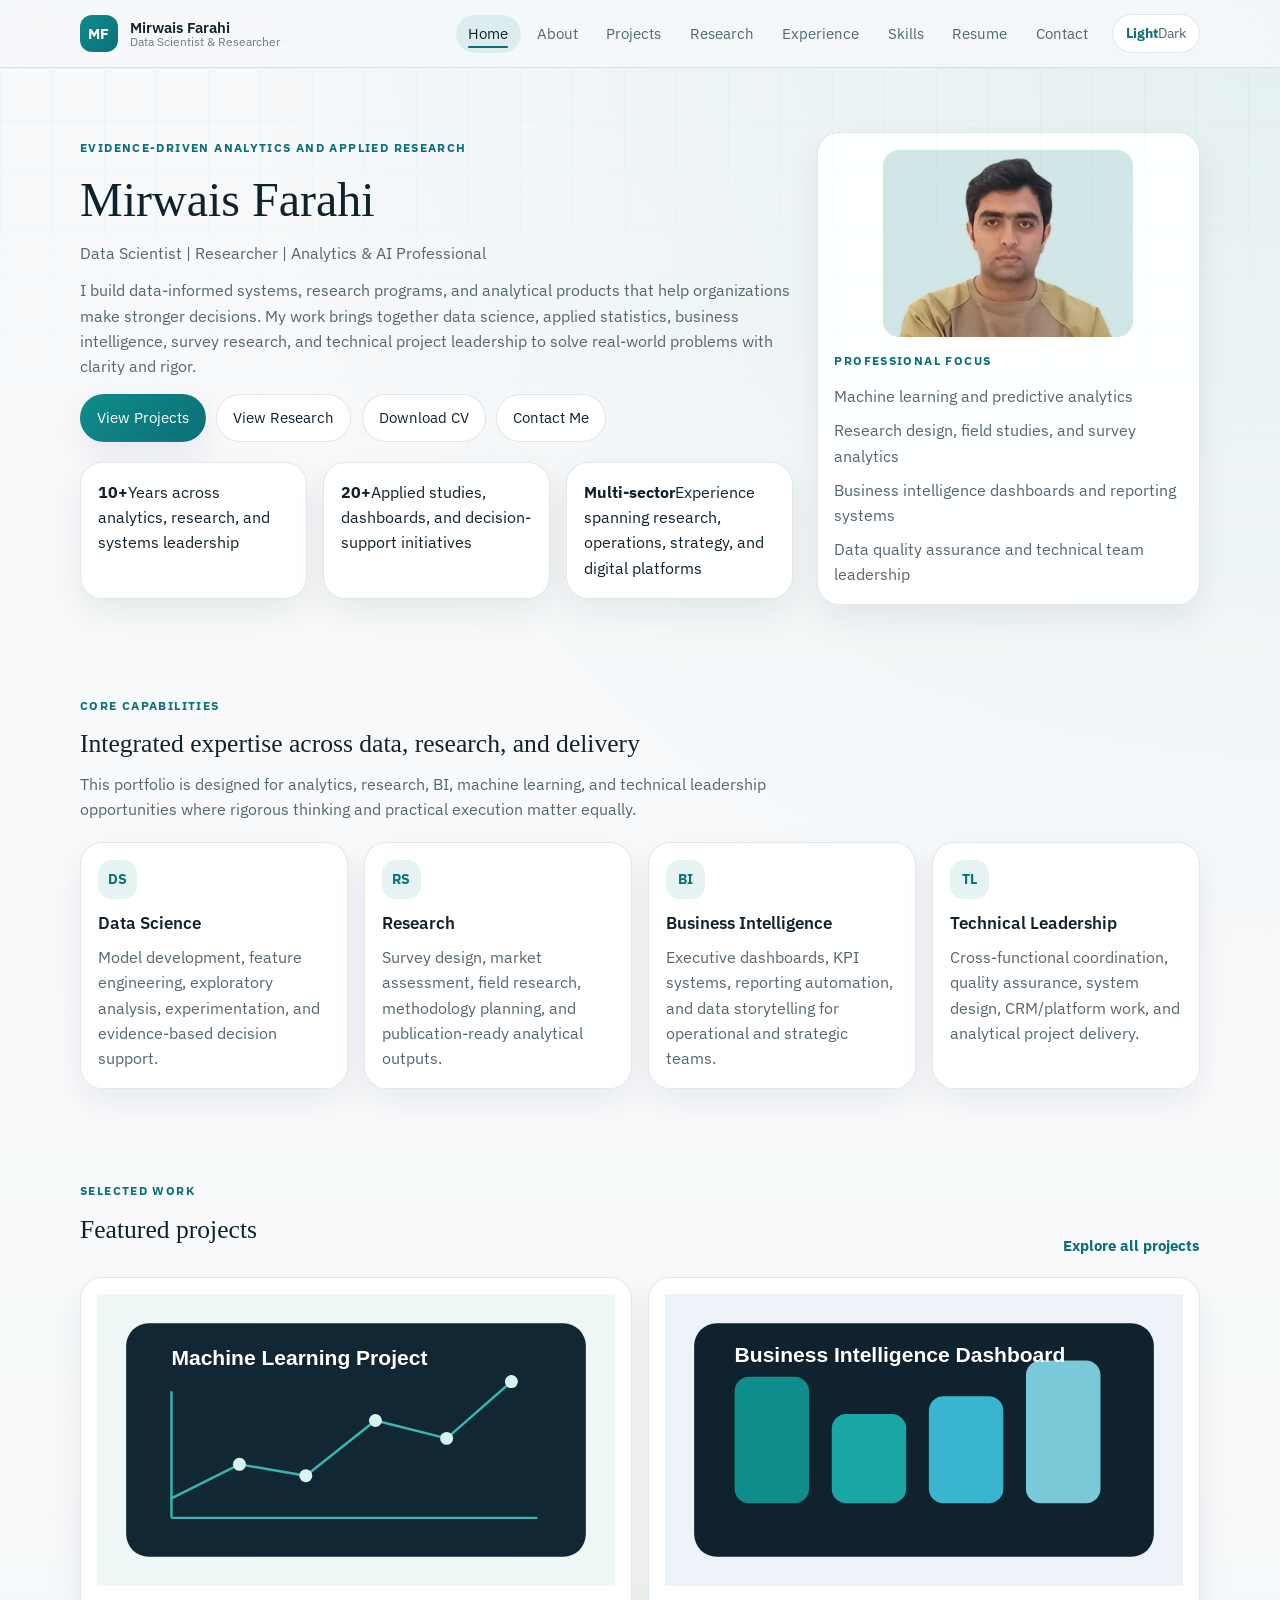
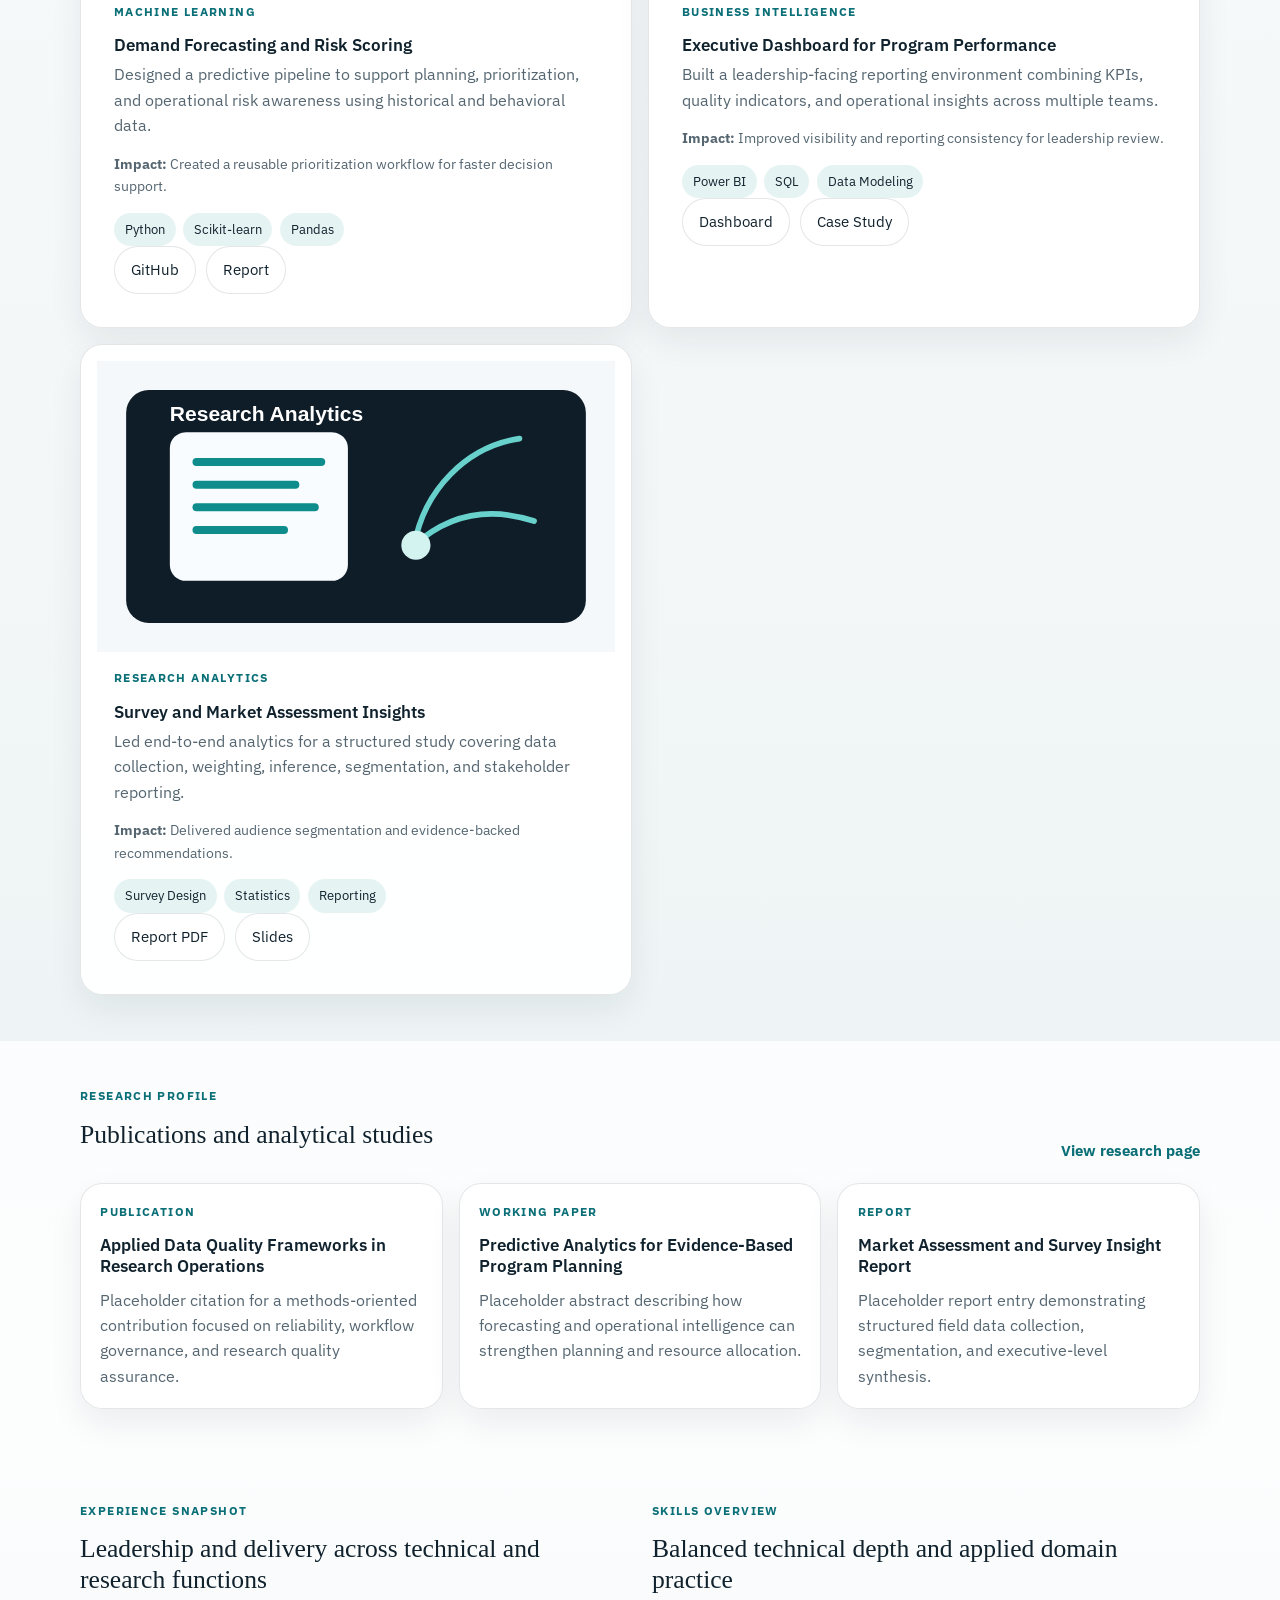
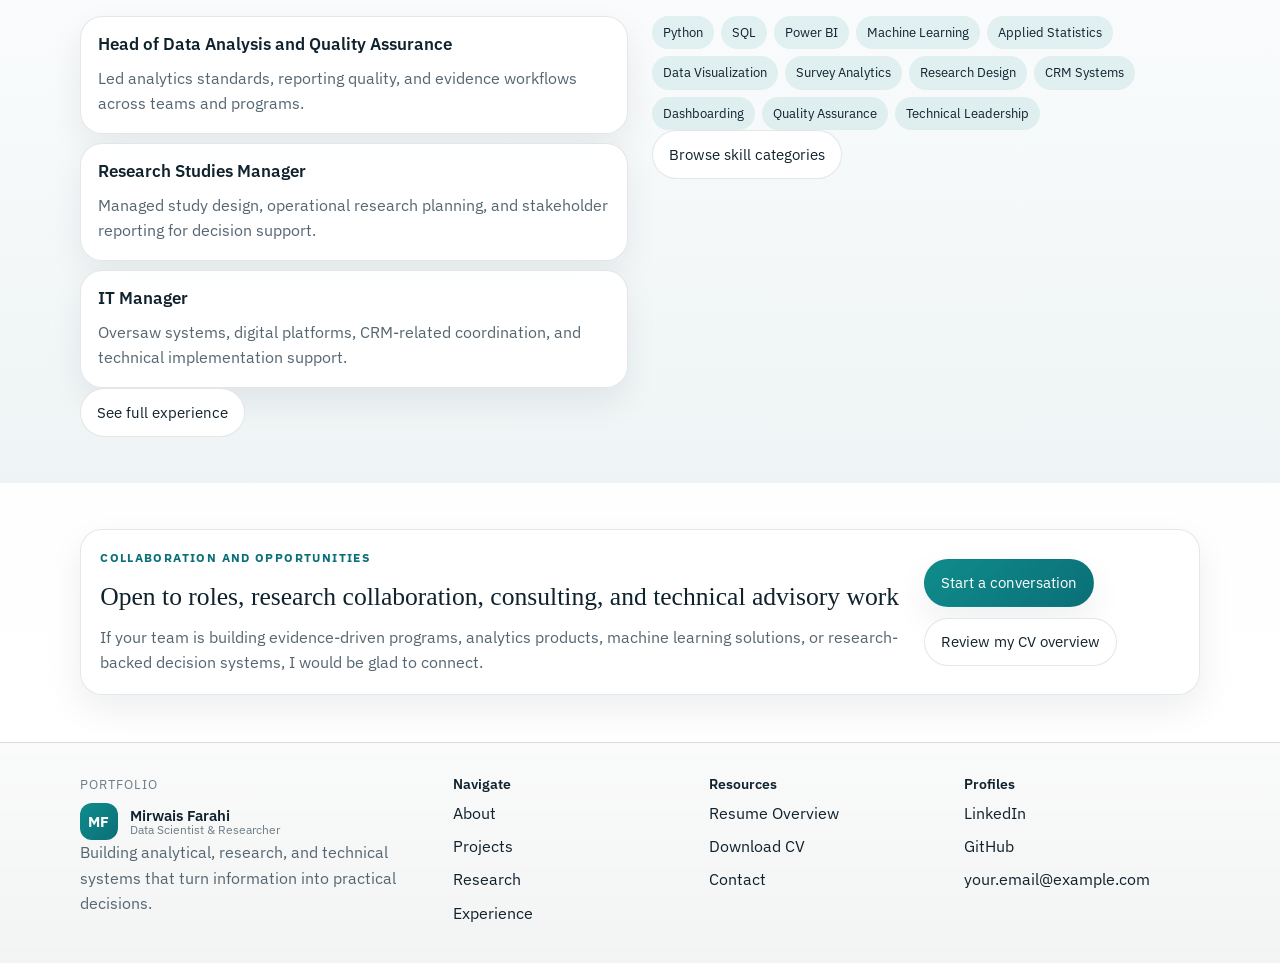
==== commit 499eb5b6: "add file" ====
--- a/index.html
+++ b/index.html
@@ -55,7 +55,7 @@
         </div>
         <div class="stacked" data-reveal>
           <div class="panel">
-            <img src="assets/images/profile-placeholder.svg" alt="Placeholder profile portrait for Mirwais Farahi">
+            <img src="assets/images/profile.jpg" alt="Placeholder profile portrait for Mirwais Farahi">
             <p class="card-label">Professional Focus</p>
             <ul class="bullet-list">
               <li>Machine learning and predictive analytics</li>
@@ -63,11 +63,6 @@
               <li>Business intelligence dashboards and reporting systems</li>
               <li>Data quality assurance and technical team leadership</li>
             </ul>
-          </div>
-          <div class="panel">
-            <div class="signal-grid" aria-hidden="true"></div>
-            <div class="stat-chip"><span>Primary Stack</span><strong>Python, SQL, Power BI, Statistics</strong></div>
-            <div class="stat-chip"><span>Research Lens</span><strong>Evidence, measurement, and decision support</strong></div>
           </div>
         </div>
       </div>
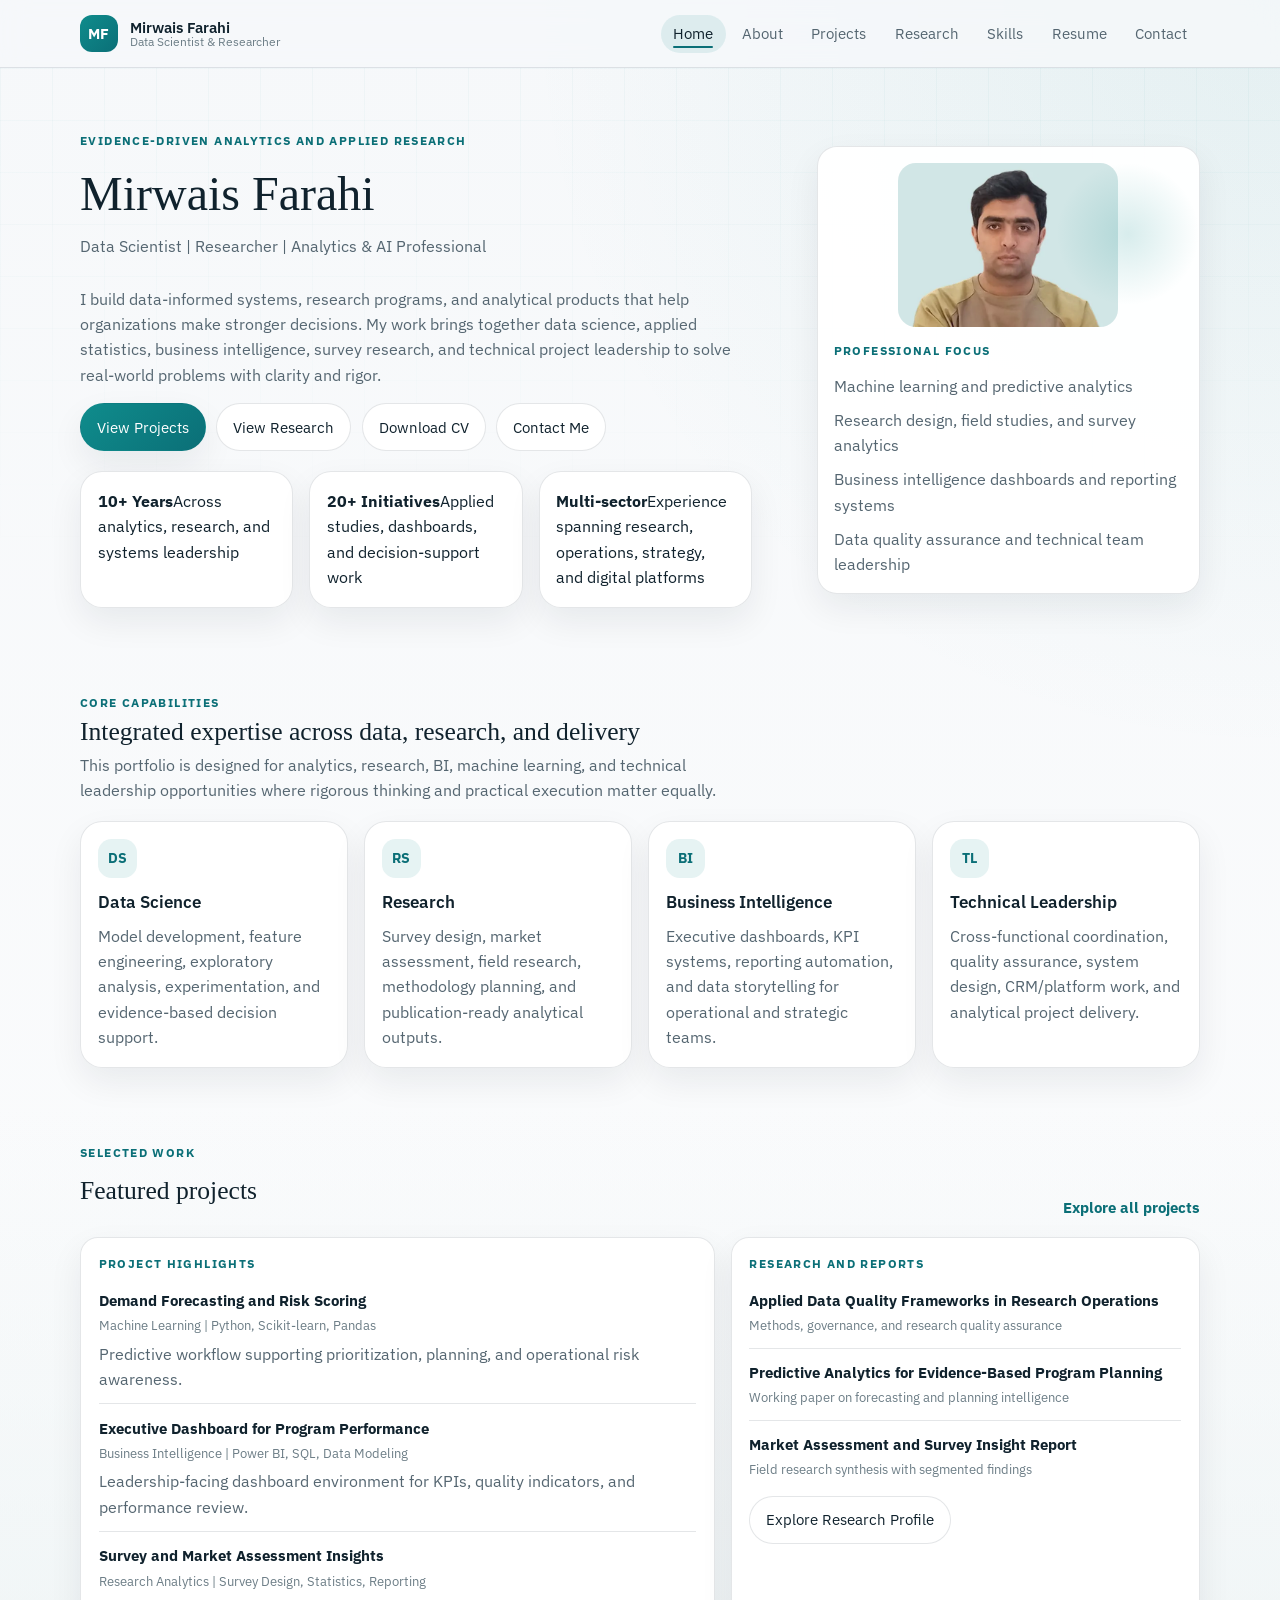
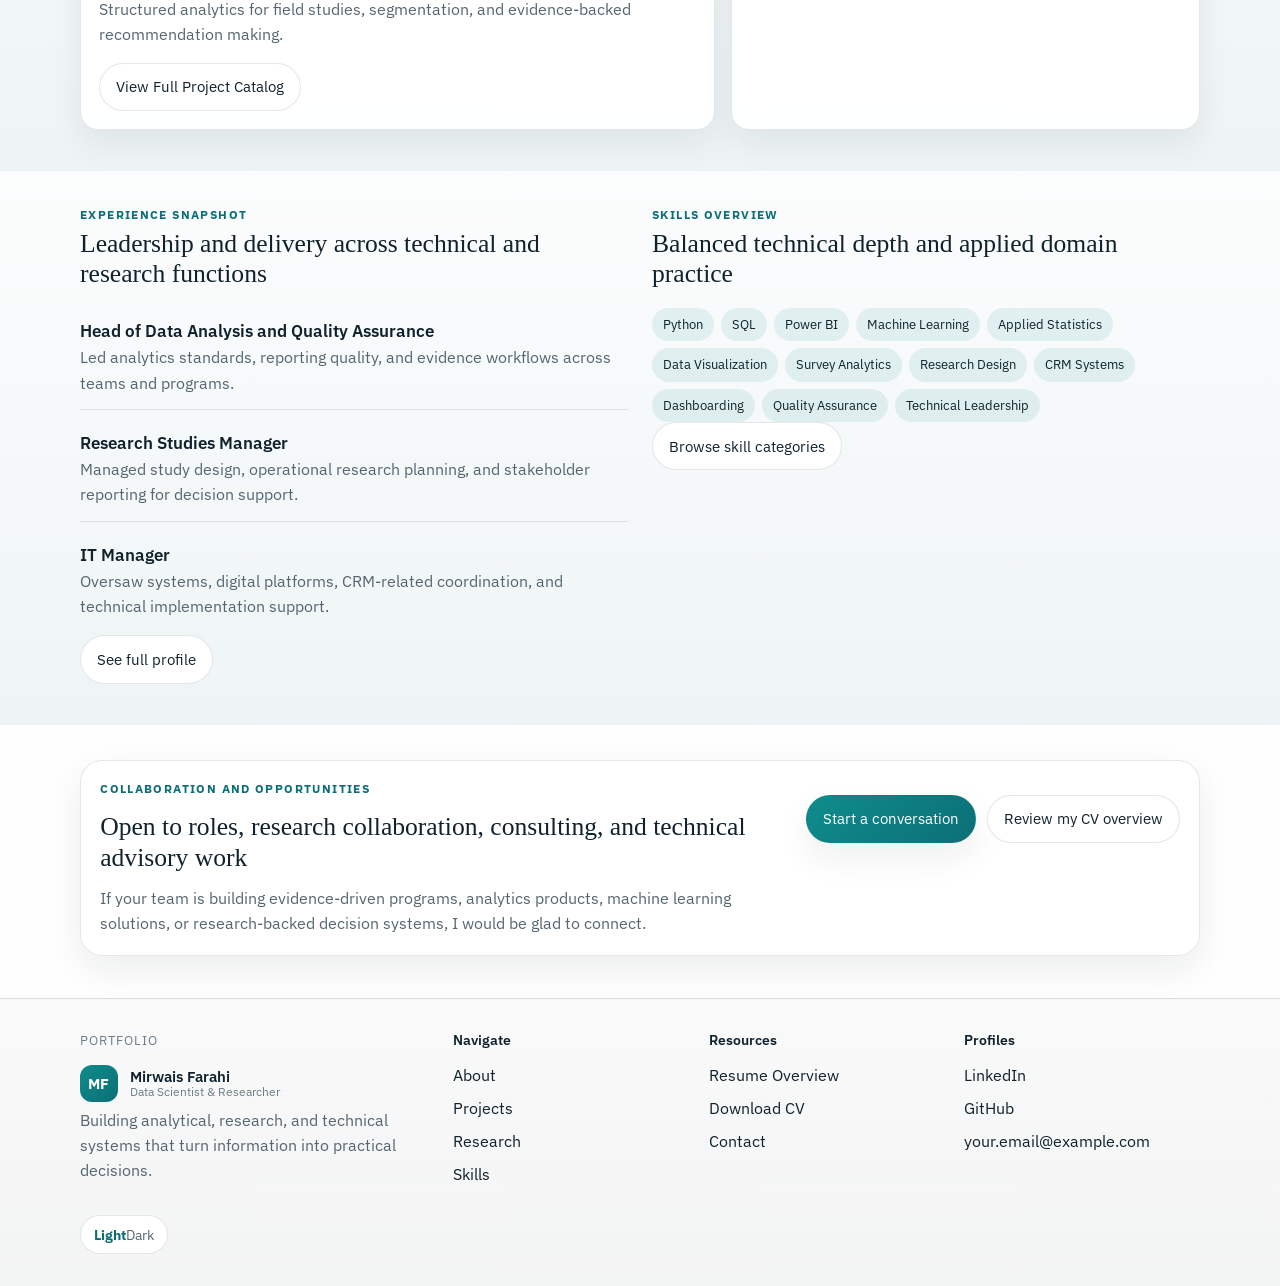
==== commit 12e18fee: "add file" ====
--- a/index.html
+++ b/index.html
@@ -27,34 +27,35 @@
       <button class="nav-toggle" type="button" aria-expanded="false" aria-controls="site-menu" aria-label="Toggle navigation"><span></span><span></span><span></span></button>
       <div class="nav-menu" id="site-menu">
         <ul class="nav-links">
-          <li><a href="index.html" data-page="index">Home</a></li><li><a href="about.html" data-page="about">About</a></li><li><a href="projects.html" data-page="projects">Projects</a></li><li><a href="research.html" data-page="research">Research</a></li><li><a href="experience.html" data-page="experience">Experience</a></li><li><a href="skills.html" data-page="skills">Skills</a></li><li><a href="resume.html" data-page="resume">Resume</a></li><li><a href="contact.html" data-page="contact">Contact</a></li>
+          <li><a href="index.html" data-page="index">Home</a></li><li><a href="about.html" data-page="about">About</a></li><li><a href="projects.html" data-page="projects">Projects</a></li><li><a href="research.html" data-page="research">Research</a></li><li><a href="skills.html" data-page="skills">Skills</a></li><li><a href="resume.html" data-page="resume">Resume</a></li><li><a href="contact.html" data-page="contact">Contact</a></li>
         </ul>
-        <button class="theme-toggle" type="button" aria-label="Toggle color theme"><span class="theme-toggle-light">Light</span><span class="theme-toggle-dark">Dark</span></button>
       </div>
     </nav>
   </header>
   <main id="main-content">
     <section class="hero">
       <div class="container hero-grid">
-        <div data-reveal>
+        <div class="hero-copy" data-reveal>
           <p class="eyebrow">Evidence-driven analytics and applied research</p>
           <h1>Mirwais Farahi</h1>
           <p class="hero-subtitle">Data Scientist | Researcher | Analytics &amp; AI Professional</p>
-          <p>I build data-informed systems, research programs, and analytical products that help organizations make stronger decisions. My work brings together data science, applied statistics, business intelligence, survey research, and technical project leadership to solve real-world problems with clarity and rigor.</p>
-          <div class="hero-actions">
-            <a class="button button-primary" href="projects.html">View Projects</a>
-            <a class="button button-secondary" href="research.html">View Research</a>
-            <a class="button button-secondary" href="assets/docs/mirwais-farahi-cv.pdf" download>Download CV</a>
-            <a class="button button-secondary" href="contact.html">Contact Me</a>
+          <div class="hero-summary-card">
+            <p>I build data-informed systems, research programs, and analytical products that help organizations make stronger decisions. My work brings together data science, applied statistics, business intelligence, survey research, and technical project leadership to solve real-world problems with clarity and rigor.</p>
+            <div class="hero-actions">
+              <a class="button button-primary" href="projects.html">View Projects</a>
+              <a class="button button-secondary" href="research.html">View Research</a>
+              <a class="button button-secondary" href="assets/docs/mirwais-farahi-cv.pdf" download>Download CV</a>
+              <a class="button button-secondary" href="contact.html">Contact Me</a>
+            </div>
+            <ul class="hero-metrics">
+              <li><strong>10+ Years</strong><span>Across analytics, research, and systems leadership</span></li>
+              <li><strong>20+ Initiatives</strong><span>Applied studies, dashboards, and decision-support work</span></li>
+              <li><strong>Multi-sector</strong><span>Experience spanning research, operations, strategy, and digital platforms</span></li>
+            </ul>
           </div>
-          <ul class="hero-metrics" aria-label="Professional highlights">
-            <li><strong>10+</strong><span>Years across analytics, research, and systems leadership</span></li>
-            <li><strong>20+</strong><span>Applied studies, dashboards, and decision-support initiatives</span></li>
-            <li><strong>Multi-sector</strong><span>Experience spanning research, operations, strategy, and digital platforms</span></li>
-          </ul>
         </div>
-        <div class="stacked" data-reveal>
-          <div class="panel">
+        <div class="hero-visual" data-reveal>
+          <div class="panel profile-panel">
             <img src="assets/images/profile.jpg" alt="Placeholder profile portrait for Mirwais Farahi">
             <p class="card-label">Professional Focus</p>
             <ul class="bullet-list">
@@ -81,20 +82,25 @@
     <section class="section section-muted">
       <div class="container">
         <div class="section-heading split" data-reveal><div><p class="eyebrow">Selected work</p><h2>Featured projects</h2></div><a class="text-link" href="projects.html">Explore all projects</a></div>
-        <div class="project-grid">
-          <article class="project-card project-compact" data-reveal><img src="assets/images/project-ml.svg" alt="Placeholder artwork for machine learning project"><div class="project-card-body"><p class="card-label">Machine Learning</p><h3>Demand Forecasting and Risk Scoring</h3><p>Designed a predictive pipeline to support planning, prioritization, and operational risk awareness using historical and behavioral data.</p><p class="muted"><strong>Impact:</strong> Created a reusable prioritization workflow for faster decision support.</p><div class="project-tools"><span>Python</span><span>Scikit-learn</span><span>Pandas</span></div><div class="button-row"><a class="button button-secondary" href="projects.html">GitHub</a><a class="button button-secondary" href="projects.html">Report</a></div></div></article>
-          <article class="project-card project-compact" data-reveal><img src="assets/images/project-bi.svg" alt="Placeholder artwork for dashboard project"><div class="project-card-body"><p class="card-label">Business Intelligence</p><h3>Executive Dashboard for Program Performance</h3><p>Built a leadership-facing reporting environment combining KPIs, quality indicators, and operational insights across multiple teams.</p><p class="muted"><strong>Impact:</strong> Improved visibility and reporting consistency for leadership review.</p><div class="project-tools"><span>Power BI</span><span>SQL</span><span>Data Modeling</span></div><div class="button-row"><a class="button button-secondary" href="projects.html">Dashboard</a><a class="button button-secondary" href="projects.html">Case Study</a></div></div></article>
-          <article class="project-card project-compact" data-reveal><img src="assets/images/project-research.svg" alt="Placeholder artwork for research analytics project"><div class="project-card-body"><p class="card-label">Research Analytics</p><h3>Survey and Market Assessment Insights</h3><p>Led end-to-end analytics for a structured study covering data collection, weighting, inference, segmentation, and stakeholder reporting.</p><p class="muted"><strong>Impact:</strong> Delivered audience segmentation and evidence-backed recommendations.</p><div class="project-tools"><span>Survey Design</span><span>Statistics</span><span>Reporting</span></div><div class="button-row"><a class="button button-secondary" href="research.html">Report PDF</a><a class="button button-secondary" href="research.html">Slides</a></div></div></article>
-        </div>
-      </div>
-    </section>
-    <section class="section">
-      <div class="container">
-        <div class="section-heading split" data-reveal><div><p class="eyebrow">Research profile</p><h2>Publications and analytical studies</h2></div><a class="text-link" href="research.html">View research page</a></div>
-        <div class="timeline-grid">
-          <article class="timeline-card" data-reveal><p class="timeline-year">Publication</p><h3>Applied Data Quality Frameworks in Research Operations</h3><p>Placeholder citation for a methods-oriented contribution focused on reliability, workflow governance, and research quality assurance.</p></article>
-          <article class="timeline-card" data-reveal><p class="timeline-year">Working Paper</p><h3>Predictive Analytics for Evidence-Based Program Planning</h3><p>Placeholder abstract describing how forecasting and operational intelligence can strengthen planning and resource allocation.</p></article>
-          <article class="timeline-card" data-reveal><p class="timeline-year">Report</p><h3>Market Assessment and Survey Insight Report</h3><p>Placeholder report entry demonstrating structured field data collection, segmentation, and executive-level synthesis.</p></article>
+        <div class="home-highlight-grid">
+          <div class="home-feature-panel" data-reveal>
+            <p class="card-label">Project Highlights</p>
+            <ul class="home-feature-list">
+              <li class="home-feature-item"><strong>Demand Forecasting and Risk Scoring</strong><p class="home-feature-meta">Machine Learning | Python, Scikit-learn, Pandas</p><p>Predictive workflow supporting prioritization, planning, and operational risk awareness.</p></li>
+              <li class="home-feature-item"><strong>Executive Dashboard for Program Performance</strong><p class="home-feature-meta">Business Intelligence | Power BI, SQL, Data Modeling</p><p>Leadership-facing dashboard environment for KPIs, quality indicators, and performance review.</p></li>
+              <li class="home-feature-item"><strong>Survey and Market Assessment Insights</strong><p class="home-feature-meta">Research Analytics | Survey Design, Statistics, Reporting</p><p>Structured analytics for field studies, segmentation, and evidence-backed recommendation making.</p></li>
+            </ul>
+            <div class="button-row"><a class="button button-secondary" href="projects.html">View Full Project Catalog</a></div>
+          </div>
+          <div class="home-research-panel" data-reveal>
+            <p class="card-label">Research and Reports</p>
+            <ul class="home-publication-list">
+              <li class="home-publication-item"><strong>Applied Data Quality Frameworks in Research Operations</strong><p class="home-publication-meta">Methods, governance, and research quality assurance</p></li>
+              <li class="home-publication-item"><strong>Predictive Analytics for Evidence-Based Program Planning</strong><p class="home-publication-meta">Working paper on forecasting and planning intelligence</p></li>
+              <li class="home-publication-item"><strong>Market Assessment and Survey Insight Report</strong><p class="home-publication-meta">Field research synthesis with segmented findings</p></li>
+            </ul>
+            <div class="button-row"><a class="button button-secondary" href="research.html">Explore Research Profile</a></div>
+          </div>
         </div>
       </div>
     </section>
@@ -102,12 +108,21 @@
       <div class="container two-col">
         <div data-reveal>
           <div class="section-heading"><p class="eyebrow">Experience snapshot</p><h2>Leadership and delivery across technical and research functions</h2></div>
-          <div class="stacked">
-            <article class="card"><h3>Head of Data Analysis and Quality Assurance</h3><p class="muted">Led analytics standards, reporting quality, and evidence workflows across teams and programs.</p></article>
-            <article class="card"><h3>Research Studies Manager</h3><p class="muted">Managed study design, operational research planning, and stakeholder reporting for decision support.</p></article>
-            <article class="card"><h3>IT Manager</h3><p class="muted">Oversaw systems, digital platforms, CRM-related coordination, and technical implementation support.</p></article>
+          <div class="experience-snapshot-list">
+            <article class="experience-snapshot-item">
+              <h3>Head of Data Analysis and Quality Assurance</h3>
+              <p>Led analytics standards, reporting quality, and evidence workflows across teams and programs.</p>
+            </article>
+            <article class="experience-snapshot-item">
+              <h3>Research Studies Manager</h3>
+              <p>Managed study design, operational research planning, and stakeholder reporting for decision support.</p>
+            </article>
+            <article class="experience-snapshot-item">
+              <h3>IT Manager</h3>
+              <p>Oversaw systems, digital platforms, CRM-related coordination, and technical implementation support.</p>
+            </article>
           </div>
-          <a class="button button-secondary" href="experience.html">See full experience</a>
+          <a class="button button-secondary" href="resume.html">See full profile</a>
         </div>
         <div data-reveal>
           <div class="section-heading"><p class="eyebrow">Skills overview</p><h2>Balanced technical depth and applied domain practice</h2></div>
@@ -125,8 +140,8 @@
   </main>
   <footer class="site-footer">
     <div class="container footer-grid">
-      <div><p class="footer-kicker">Portfolio</p><a class="brand" href="index.html"><span class="brand-mark">MF</span><span class="brand-text"><strong>Mirwais Farahi</strong><span>Data Scientist &amp; Researcher</span></span></a><p class="muted">Building analytical, research, and technical systems that turn information into practical decisions.</p></div>
-      <div><h2 class="footer-title">Navigate</h2><ul class="footer-links"><li><a href="about.html">About</a></li><li><a href="projects.html">Projects</a></li><li><a href="research.html">Research</a></li><li><a href="experience.html">Experience</a></li></ul></div>
+      <div><p class="footer-kicker">Portfolio</p><a class="brand" href="index.html"><span class="brand-mark">MF</span><span class="brand-text"><strong>Mirwais Farahi</strong><span>Data Scientist &amp; Researcher</span></span></a><p class="muted">Building analytical, research, and technical systems that turn information into practical decisions.</p><button class="theme-toggle footer-theme-toggle" type="button" aria-label="Toggle color theme"><span class="theme-toggle-light">Light</span><span class="theme-toggle-dark">Dark</span></button></div>
+      <div><h2 class="footer-title">Navigate</h2><ul class="footer-links"><li><a href="about.html">About</a></li><li><a href="projects.html">Projects</a></li><li><a href="research.html">Research</a></li><li><a href="skills.html">Skills</a></li></ul></div>
       <div><h2 class="footer-title">Resources</h2><ul class="footer-links"><li><a href="resume.html">Resume Overview</a></li><li><a href="assets/docs/mirwais-farahi-cv.pdf" download>Download CV</a></li><li><a href="contact.html">Contact</a></li></ul></div>
       <div><h2 class="footer-title">Profiles</h2><ul class="footer-links"><li><a href="https://www.linkedin.com/in/your-profile" target="_blank" rel="noreferrer">LinkedIn</a></li><li><a href="https://github.com/your-profile" target="_blank" rel="noreferrer">GitHub</a></li><li><a href="mailto:your.email@example.com">your.email@example.com</a></li></ul></div>
     </div>
--- a/assets/css/styles.css
+++ b/assets/css/styles.css
@@ -66,6 +66,7 @@
 .nav-links a[aria-current="page"]::after { content: ""; position: absolute; left: 0.8rem; right: 0.8rem; bottom: 0.28rem; height: 2px; border-radius: 999px; background: var(--accent2); }
 .theme-toggle, .nav-toggle, .back-to-top { border: 1px solid var(--line); background: var(--bg2); color: var(--text); cursor: pointer; }
 .theme-toggle { font-size: 0.88rem; }
+.footer-theme-toggle { width: fit-content; margin-top: 0.75rem; }
 .theme-toggle-dark { color: var(--soft); }
 html[data-theme="dark"] .theme-toggle-dark, html[data-theme="light"] .theme-toggle-light { color: var(--accent2); font-weight: 700; }
 .nav-toggle { display: none; width: 2.5rem; height: 2.5rem; padding: 0.55rem; border-radius: 0.8rem; flex-direction: column; gap: 0.28rem; }
@@ -108,10 +109,23 @@
 .project-card-body, .project-body, .featured-project-body { padding: 1.05rem; }
 .project-card img, .project-detail img, .featured-project-media img { width: 100%; background: linear-gradient(135deg, rgba(15, 140, 140, 0.18), rgba(16, 34, 45, 0.08)); }
 .icon-badge { width: 2.45rem; height: 2.45rem; display: grid; place-items: center; margin-bottom: 0.85rem; border-radius: 0.85rem; background: var(--accent-soft); color: var(--accent2); font-weight: 700; font-size: 0.9rem; }
-.section { padding: 2.9rem 0; }
+.section { padding: 2.6rem 0; }
+main > .section:first-child { padding-top: 2.15rem; }
+body:not([data-page="index"]) main > .section:first-child { padding-top: 2.75rem; }
+.section + .section { padding-top: 2.15rem; }
 .section-muted { background: linear-gradient(180deg, transparent, var(--muted)); }
-.section-heading { max-width: 46rem; margin-bottom: 1.25rem; }
+.section-heading { max-width: 46rem; margin-bottom: 1.1rem; display: grid; gap: 0.3rem; }
+.section-heading > * { margin-bottom: 0; }
+.section-heading p { max-width: 42rem; }
 .section-heading.split { max-width: none; display: flex; align-items: end; justify-content: space-between; gap: 1rem; }
+.section-heading.split > * { margin-bottom: 0; }
+.about-profile {
+  max-width: 52rem;
+}
+.about-profile-copy {
+  display: grid;
+  gap: 0.85rem;
+}
 .tag-list, .skills-cloud, .project-tools, .skill-tags { display: flex; flex-wrap: wrap; gap: 0.45rem; }
 .tag-list li, .skills-cloud span, .skill-tags span, .project-tools span { padding: 0.38rem 0.68rem; border-radius: 999px; background: var(--accent-soft); color: var(--text); font-size: 0.84rem; }
 .stacked, .bullet-list, .detail-list, .contact-points, .project-meta-list { display: grid; gap: 0.55rem; }
@@ -121,26 +135,214 @@
 .stat-chip span { display: block; margin-bottom: 0.15rem; font-size: 0.84rem; color: var(--soft-2); }
 .panel img { width: min(100%, 250px); margin: 0 auto 0.95rem; border-radius: calc(var(--r1) - 6px); }
 .hero .panel:first-child { text-align: left; }
+.hero-copy { position: relative; z-index: 1; }
+.hero-summary-card {
+  padding: 0.95rem 0 0;
+  max-width: 42rem;
+}
+html[data-theme="dark"] .hero-summary-card {
+  background: none;
+}
+.hero-visual {
+  position: relative;
+  display: grid;
+}
+.hero-visual::before {
+  content: "";
+  position: absolute;
+  inset: 1rem 0 auto auto;
+  width: 9rem;
+  height: 9rem;
+  border-radius: 50%;
+  background: radial-gradient(circle, rgba(15, 140, 140, 0.16), transparent 70%);
+  pointer-events: none;
+}
+.profile-panel {
+  padding: 1rem;
+  border-radius: 20px;
+}
+.profile-panel img {
+  width: min(100%, 220px);
+  margin: 0 auto 0.9rem;
+  border-radius: 18px;
+}
+.home-highlight-grid {
+  display: grid;
+  grid-template-columns: 1.15fr 0.85fr;
+  gap: 1rem;
+}
+.home-feature-panel,
+.home-research-panel {
+  padding: 1.1rem;
+  border: 1px solid var(--line);
+  border-radius: 18px;
+  background: var(--card);
+  box-shadow: var(--shadow);
+}
+.home-feature-list,
+.home-publication-list {
+  display: grid;
+  gap: 0.7rem;
+  margin: 0;
+  padding: 0;
+  list-style: none;
+}
+.home-feature-item,
+.home-publication-item {
+  padding-bottom: 0.7rem;
+  border-bottom: 1px solid var(--line);
+}
+.home-feature-item:last-child,
+.home-publication-item:last-child {
+  padding-bottom: 0;
+  border-bottom: 0;
+}
+.home-feature-item strong,
+.home-publication-item strong {
+  display: block;
+  margin-bottom: 0.2rem;
+  font-size: 0.96rem;
+}
+.home-feature-meta,
+.home-publication-meta {
+  font-size: 0.84rem;
+  color: var(--soft-2);
+  margin-bottom: 0.32rem;
+}
+.experience-snapshot-list {
+  display: grid;
+  gap: 0.55rem;
+  margin-bottom: 1rem;
+}
+.experience-snapshot-item {
+  padding: 0.85rem 0 0.85rem;
+  border-bottom: 1px solid var(--line);
+}
+.experience-snapshot-item:last-child {
+  border-bottom: 0;
+  padding-bottom: 0;
+}
+.experience-snapshot-item h3 {
+  margin-bottom: 0.25rem;
+}
 .timeline-card, .cta-card, .resume-side, .resume-main, .contact-card { padding: 1.2rem; }
-.cta-card { display: flex; justify-content: space-between; align-items: center; gap: 1rem; }
+.cta-card { display: flex; justify-content: space-between; align-items: flex-start; gap: 1.2rem; }
+.cta-card > div:first-child { max-width: 42rem; }
 .two-col { grid-template-columns: repeat(2, 1fr); align-items: start; }
-.project-detail { display: grid; grid-template-columns: 270px 1fr; border-radius: 20px; }
+.project-detail { display: grid; grid-template-columns: 1fr; border-radius: 20px; }
 .detail-cols { display: grid; grid-template-columns: repeat(3, 1fr); gap: 0.8rem; }
 .detail-cols > div { padding: 0.85rem; border: 1px solid var(--line); border-radius: 14px; background: rgba(255, 255, 255, 0.35); }
 html[data-theme="dark"] .detail-cols > div { background: rgba(0, 0, 0, 0.08); }
 .project-highlight { display: inline-block; margin-bottom: 0.85rem; padding: 0.45rem 0.65rem; border-radius: 10px; background: var(--accent-soft); color: var(--accent2); font-size: 0.84rem; font-weight: 600; }
-.featured-project { grid-template-columns: minmax(0, 0.95fr) minmax(0, 1.05fr); margin-bottom: 1rem; border: 1px solid var(--line); border-radius: var(--r1); box-shadow: var(--shadow); background: var(--card); }
-.featured-project-media img { height: 100%; object-fit: cover; }
+.featured-project { grid-template-columns: minmax(170px, 20%) minmax(0, 1fr); margin-bottom: 1rem; border: 1px solid var(--line); border-radius: var(--r1); box-shadow: var(--shadow); background: var(--card); }
+.featured-project-media { min-width: 0; }
+.featured-project-media img { width: 100%; height: 100%; min-height: 100%; object-fit: cover; }
 .featured-project-body { display: flex; flex-direction: column; justify-content: center; gap: 0.75rem; }
 .project-result { padding: 0.8rem 0.9rem; border-left: 3px solid var(--accent); border-radius: 0 12px 12px 0; background: var(--accent-soft); font-size: 0.92rem; }
 .project-compact { padding: 1rem; }
 .project-compact h3 { margin-bottom: 0.45rem; }
 .project-compact .muted { font-size: 0.9rem; }
+.project-catalog { display: grid; gap: 1.1rem; }
+.project-category {
+  display: grid;
+  grid-template-columns: 220px minmax(0, 1fr);
+  gap: 1.1rem;
+  padding: 1.1rem;
+  border: 1px solid var(--line);
+  border-radius: 18px;
+  background: var(--card);
+  box-shadow: var(--shadow);
+}
+.project-category-header {
+  padding-right: 1rem;
+  border-right: 1px solid var(--line);
+}
+.project-category-header h2 {
+  font-size: 1.1rem;
+  margin-bottom: 0.35rem;
+}
+.project-category-header p {
+  font-size: 0.9rem;
+  color: var(--soft-2);
+}
+.project-category-body {
+  display: grid;
+  gap: 0.8rem;
+}
+.project-entry {
+  padding: 0.95rem 1rem;
+  border: 1px solid var(--line);
+  border-radius: 14px;
+  background: rgba(255, 255, 255, 0.42);
+}
+html[data-theme="dark"] .project-entry {
+  background: rgba(0, 0, 0, 0.08);
+}
+.project-entry-header {
+  display: flex;
+  align-items: start;
+  justify-content: space-between;
+  gap: 1rem;
+  margin-bottom: 0.35rem;
+}
+.project-entry-title {
+  font-size: 1rem;
+  font-weight: 600;
+  margin-bottom: 0.2rem;
+}
+.project-entry-meta {
+  font-size: 0.84rem;
+  color: var(--soft-2);
+  white-space: nowrap;
+}
+.project-entry-summary {
+  margin-bottom: 0.7rem;
+  font-size: 0.94rem;
+}
+.project-entry-grid {
+  display: grid;
+  grid-template-columns: repeat(3, minmax(0, 1fr));
+  gap: 0.75rem;
+  margin-bottom: 0.75rem;
+}
+.project-entry-grid div {
+  padding: 0.7rem 0.8rem;
+  border-radius: 12px;
+  background: var(--muted);
+  border: 1px solid var(--line);
+}
+.project-entry-grid strong {
+  display: block;
+  margin-bottom: 0.18rem;
+  font-size: 0.82rem;
+  text-transform: uppercase;
+  letter-spacing: 0.08em;
+  color: var(--accent2);
+}
+.project-entry-links {
+  display: flex;
+  flex-wrap: wrap;
+  gap: 0.55rem;
+  margin-top: 0.9rem;
+}
+.project-entry-links a {
+  padding: 0.42rem 0.72rem;
+  border-radius: 999px;
+  border: 1px solid var(--line);
+  background: var(--bg2);
+  font-size: 0.83rem;
+  color: var(--soft);
+}
+.project-entry-links a:hover {
+  color: var(--text);
+  border-color: var(--accent2);
+}
 .publication-list { display: grid; gap: 0.7rem; }
 .publication-item { display: grid; grid-template-columns: 110px 1fr auto; gap: 1rem; align-items: start; padding: 0.95rem 1rem; border-radius: 16px; }
 .publication-year { font-size: 0.82rem; color: var(--soft-2); text-transform: uppercase; letter-spacing: 0.1em; }
 .publication-title { font-size: 1rem; font-weight: 600; margin-bottom: 0.28rem; }
 .publication-meta { font-size: 0.9rem; color: var(--soft); margin-bottom: 0.35rem; }
+.resource-links { margin-top: 0.8rem; align-items: center; }
 .resource-links a { padding: 0.42rem 0.68rem; border: 1px solid var(--line); border-radius: 999px; font-size: 0.82rem; color: var(--soft); background: var(--bg2); }
 .resource-links a:hover { color: var(--text); border-color: var(--accent2); }
 .experience-timeline { position: relative; display: grid; gap: 0.85rem; }
@@ -157,14 +359,29 @@
 .skill-note { font-size: 0.88rem; color: var(--soft-2); }
 .resume-layout, .contact-layout { grid-template-columns: 290px 1fr; align-items: start; }
 .resume-side, .resume-main, .contact-card { padding: 1.15rem; }
+.resume-side > * + *,
+.resume-main section > * + *,
+.contact-card > div > * + * { margin-top: 0.8rem; }
+.resume-main section h2,
+.resume-side h2,
+.contact-card h2 { margin-bottom: 0; }
 .resume-main section + section { margin-top: 1.4rem; }
 .contact-layout.single { grid-template-columns: 1fr; }
 .contact-card.compact { display: grid; grid-template-columns: 1.1fr 0.9fr; gap: 1.2rem; align-items: start; }
 .contact-points li { display: flex; justify-content: space-between; gap: 1rem; padding: 0.7rem 0; border-bottom: 1px solid var(--line); }
 .contact-points strong { color: var(--text); font-size: 0.92rem; }
 .contact-side-note { padding: 0.95rem; border-radius: 14px; background: var(--muted); border: 1px solid var(--line); }
+.hero-actions,
+.button-row,
+.cta-actions { margin-top: 0.95rem; align-items: center; }
+.contact-points + .button-row,
+.bullet-list + .button-row,
+.detail-list + .button-row,
+p + .button-row,
+p + .cta-actions { margin-top: 1rem; }
 .site-footer { padding: 2rem 0; border-top: 1px solid var(--line); background: linear-gradient(180deg, rgba(12, 27, 38, 0.02), rgba(12, 27, 38, 0.05)); }
 .footer-grid { grid-template-columns: 1.35fr 0.9fr 0.9fr 0.9fr; gap: 1.25rem; }
+.footer-grid > div { display: grid; align-content: start; gap: 0.35rem; }
 .footer-links { display: grid; gap: 0.5rem; }
 .footer-title { margin-bottom: 0.55rem; font-size: 0.9rem; font-family: "IBM Plex Sans", sans-serif; font-weight: 600; }
 .footer-kicker { font-size: 0.82rem; color: var(--soft-2); margin-bottom: 0.45rem; text-transform: uppercase; letter-spacing: 0.08em; }
@@ -176,20 +393,27 @@
 .not-found-page { min-height: 100vh; display: grid; place-items: center; padding: 2rem 0; }
 .not-found-card { max-width: 42rem; padding: 1.75rem; text-align: center; }
 @media (max-width: 980px) {
-  .hero-grid, .page-hero-grid, .grid-4, .grid-3, .project-grid, .timeline-grid, .journey-grid, .two-col, .project-detail, .skill-grid, .resume-layout, .contact-layout, .footer-grid, .detail-cols, .hero-metrics, .featured-project, .publication-item, .contact-card.compact, .experience-columns { grid-template-columns: 1fr; }
+  .hero-grid, .page-hero-grid, .grid-4, .grid-3, .project-grid, .timeline-grid, .journey-grid, .two-col, .project-detail, .skill-grid, .resume-layout, .contact-layout, .footer-grid, .detail-cols, .hero-metrics, .featured-project, .publication-item, .contact-card.compact, .experience-columns, .project-category, .project-entry-grid, .home-highlight-grid { grid-template-columns: 1fr; }
   .experience-timeline::before { left: 11px; top: 0; bottom: 0; }
   .experience-card { grid-template-columns: 1fr; padding-left: 2rem; }
   .experience-date::after { left: -2rem; right: auto; }
   .cta-card { display: grid; }
   .publication-item { gap: 0.6rem; }
+  .project-category-header { padding-right: 0; border-right: 0; border-bottom: 1px solid var(--line); padding-bottom: 0.8rem; }
+  .project-entry-header { flex-direction: column; }
+  .project-entry-meta { white-space: normal; }
+  .section-heading.split { align-items: start; }
 }
 @media (max-width: 820px) {
   .nav-toggle { display: inline-flex; }
   .nav-menu { position: absolute; top: calc(100% + 0.6rem); right: 1rem; left: 1rem; opacity: 0; pointer-events: none; transform: translateY(-8px); transition: 0.2s ease; display: flex; flex-direction: column; align-items: stretch; padding: 0.9rem; border-radius: var(--r2); border: 1px solid var(--line); background: var(--bg2); box-shadow: var(--shadow); }
   .nav-menu.is-open { opacity: 1; pointer-events: auto; transform: none; }
   .nav-links { flex-direction: column; }
-  .nav-links a, .theme-toggle { width: 100%; justify-content: flex-start; }
-  .section { padding: 2.35rem 0; }
+  .nav-links a, .nav-menu .theme-toggle { width: 100%; justify-content: flex-start; }
+  .section { padding: 2.1rem 0; }
+  main > .section:first-child,
+  .section + .section { padding-top: 1.85rem; }
+  body:not([data-page="index"]) main > .section:first-child { padding-top: 2.2rem; }
   .hero { padding-top: 3rem; }
   .page-hero { padding-top: 2.4rem; }
 }
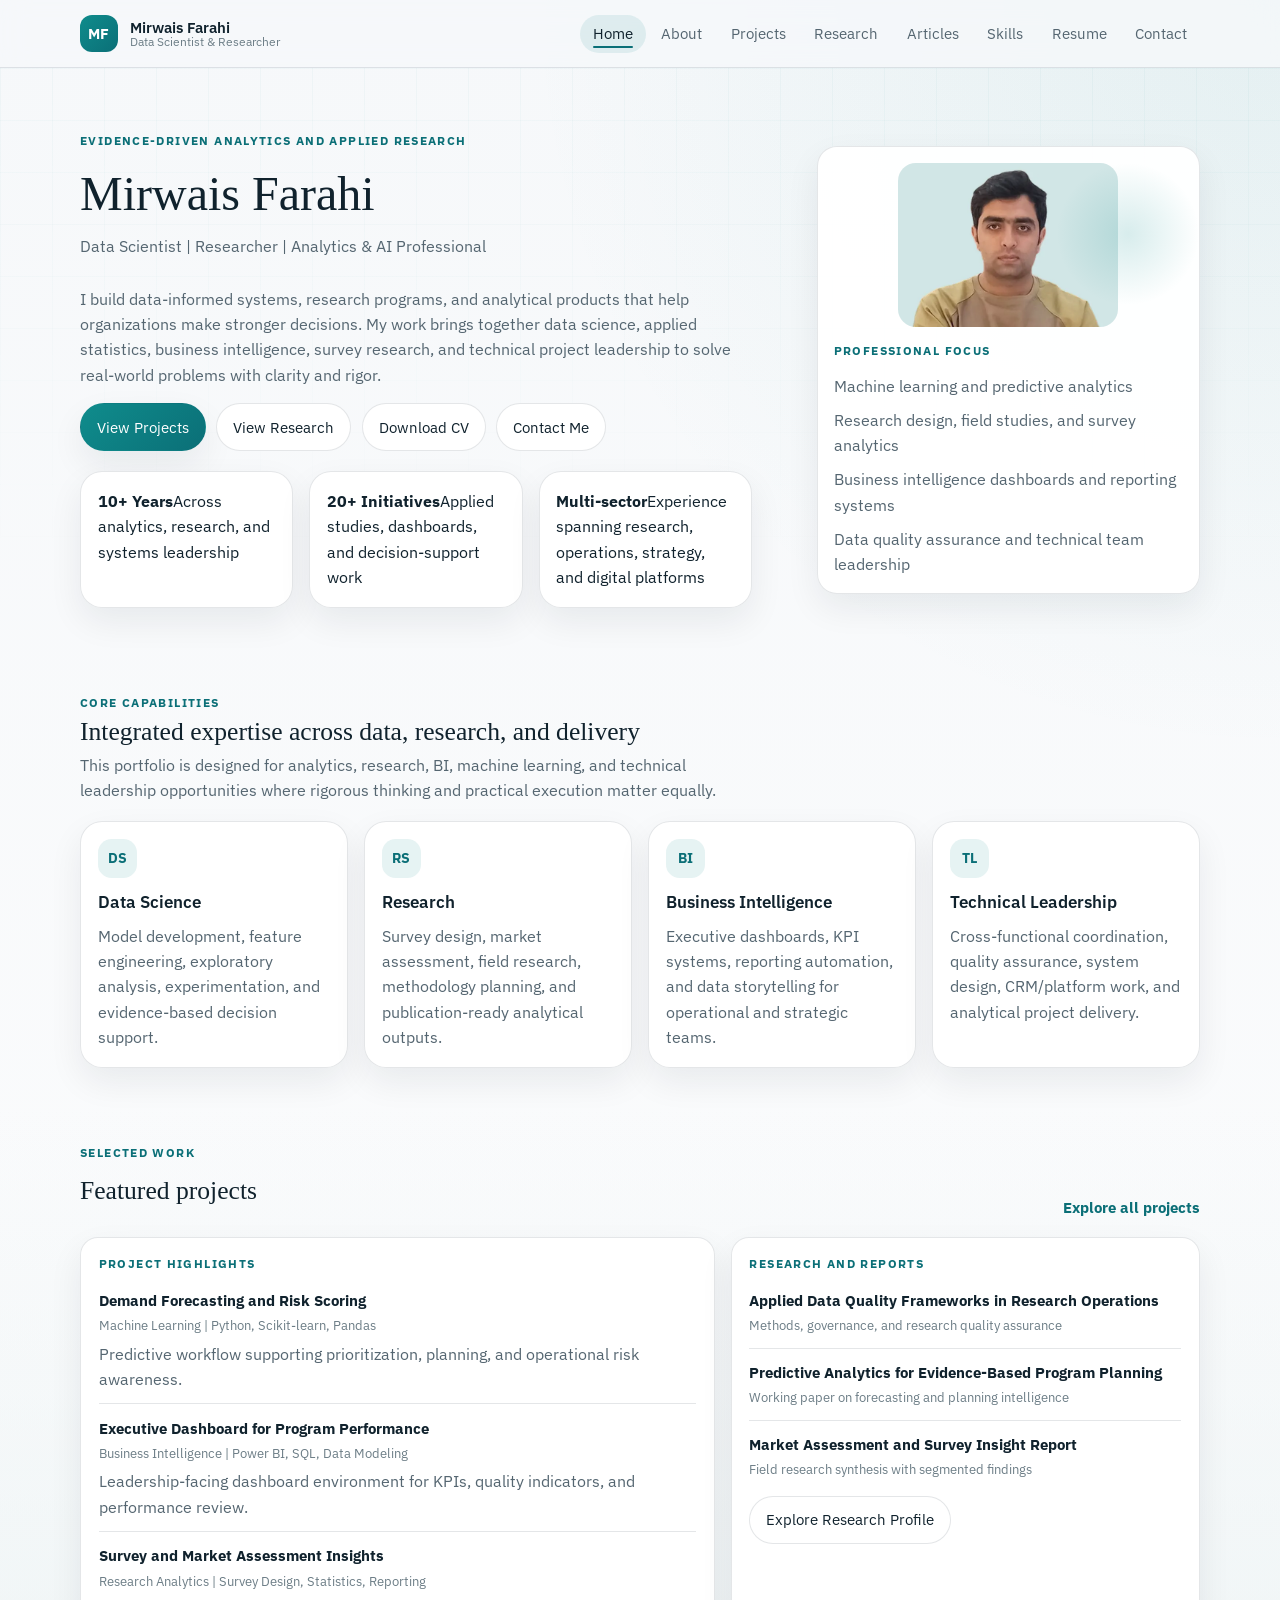
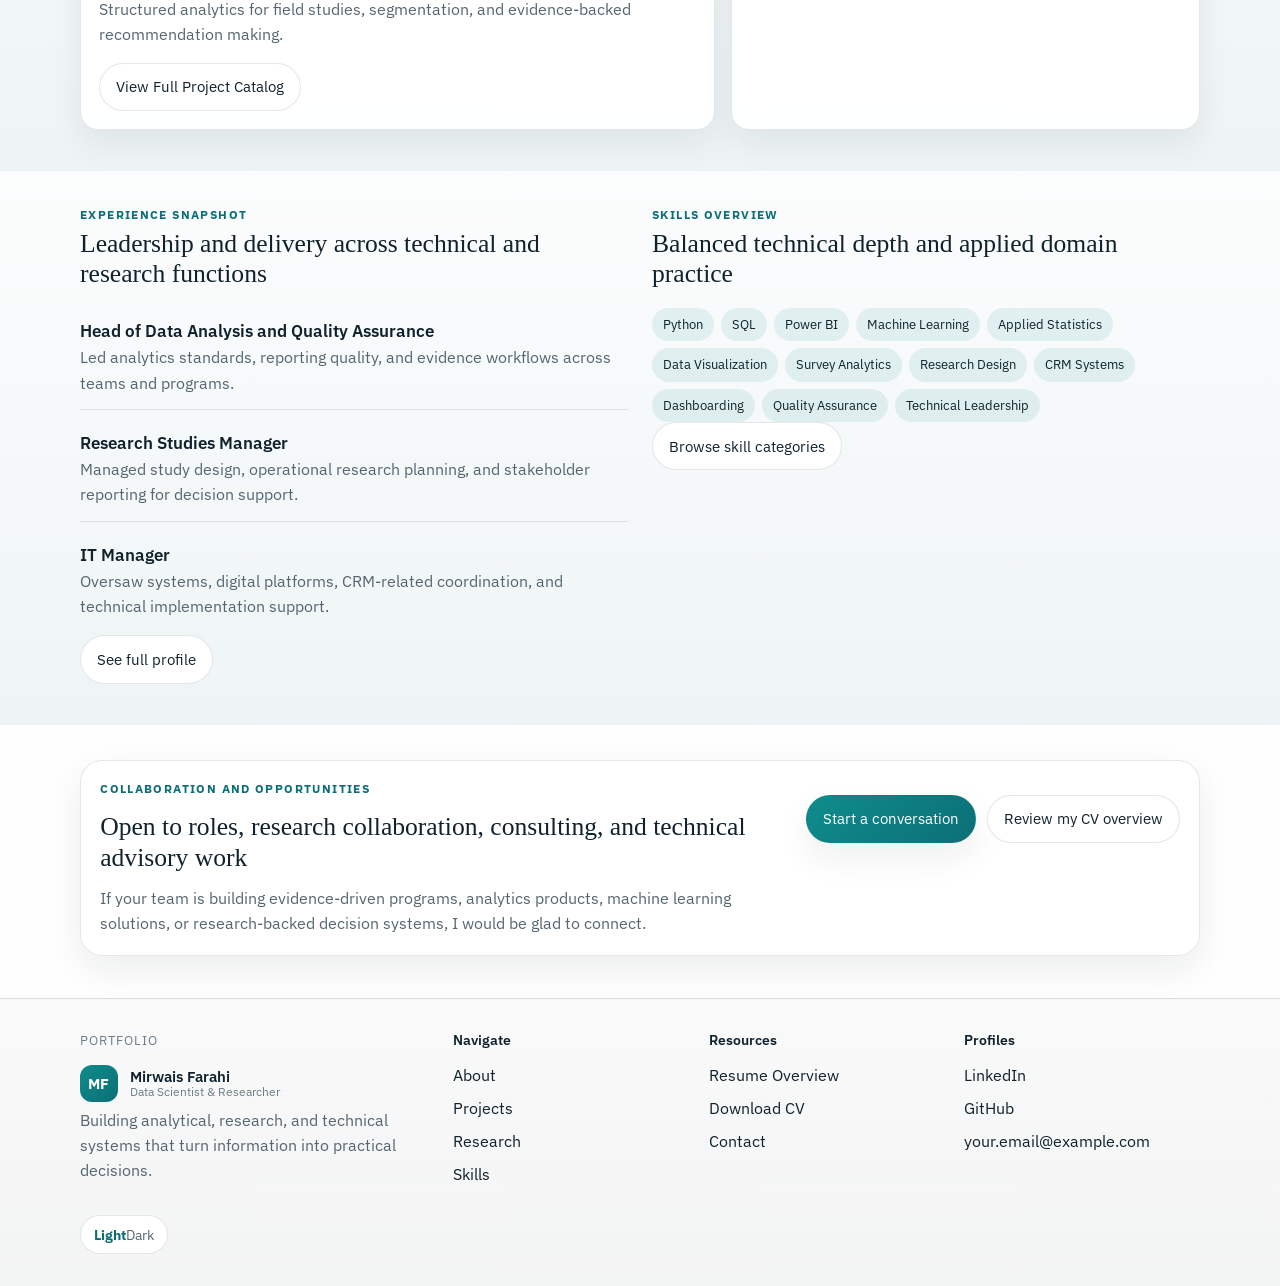
==== commit 5ac13f60: "update file" ====
--- a/index.html
+++ b/index.html
@@ -27,7 +27,7 @@
       <button class="nav-toggle" type="button" aria-expanded="false" aria-controls="site-menu" aria-label="Toggle navigation"><span></span><span></span><span></span></button>
       <div class="nav-menu" id="site-menu">
         <ul class="nav-links">
-          <li><a href="index.html" data-page="index">Home</a></li><li><a href="about.html" data-page="about">About</a></li><li><a href="projects.html" data-page="projects">Projects</a></li><li><a href="research.html" data-page="research">Research</a></li><li><a href="skills.html" data-page="skills">Skills</a></li><li><a href="resume.html" data-page="resume">Resume</a></li><li><a href="contact.html" data-page="contact">Contact</a></li>
+          <li><a href="index.html" data-page="index">Home</a></li><li><a href="about.html" data-page="about">About</a></li><li><a href="projects.html" data-page="projects">Projects</a></li><li><a href="research.html" data-page="research">Research</a></li><li><a href="articles.html" data-page="articles">Articles</a></li><li><a href="skills.html" data-page="skills">Skills</a></li><li><a href="resume.html" data-page="resume">Resume</a></li><li><a href="contact.html" data-page="contact">Contact</a></li>
         </ul>
       </div>
     </nav>
--- a/assets/css/styles.css
+++ b/assets/css/styles.css
@@ -345,6 +345,78 @@
 .resource-links { margin-top: 0.8rem; align-items: center; }
 .resource-links a { padding: 0.42rem 0.68rem; border: 1px solid var(--line); border-radius: 999px; font-size: 0.82rem; color: var(--soft); background: var(--bg2); }
 .resource-links a:hover { color: var(--text); border-color: var(--accent2); }
+.article-shell {
+  display: grid;
+  gap: 1.25rem;
+}
+.article-header {
+  max-width: 54rem;
+}
+.article-layout {
+  display: grid;
+  grid-template-columns: 260px minmax(0, 1fr);
+  gap: 1.1rem;
+  align-items: start;
+}
+.article-toc,
+.chapter-card,
+.topic-grid article {
+  border: 1px solid var(--line);
+  background: var(--card);
+  box-shadow: var(--shadow);
+}
+.article-toc {
+  position: sticky;
+  top: 5.4rem;
+  padding: 1rem;
+  border-radius: 18px;
+}
+.article-toc h2 {
+  margin-bottom: 0.8rem;
+  font-family: "IBM Plex Sans", sans-serif;
+  font-size: 0.96rem;
+  font-weight: 700;
+}
+.article-toc ol {
+  display: grid;
+  gap: 0.55rem;
+  margin: 0;
+  padding-left: 1.1rem;
+  color: var(--soft-2);
+}
+.article-toc a {
+  color: var(--soft);
+}
+.article-toc a:hover {
+  color: var(--accent2);
+}
+.article-chapters {
+  display: grid;
+  gap: 1rem;
+}
+.chapter-card {
+  scroll-margin-top: 5.5rem;
+  padding: 1.15rem;
+  border-radius: 20px;
+}
+.topic-grid {
+  display: grid;
+  grid-template-columns: repeat(3, minmax(0, 1fr));
+  gap: 0.8rem;
+  margin-top: 0.9rem;
+}
+.topic-grid article {
+  padding: 0.9rem;
+  border-radius: 14px;
+  box-shadow: none;
+  background: rgba(255, 255, 255, 0.42);
+}
+html[data-theme="dark"] .topic-grid article {
+  background: rgba(0, 0, 0, 0.08);
+}
+.topic-grid h3 {
+  margin-bottom: 0.35rem;
+}
 .experience-timeline { position: relative; display: grid; gap: 0.85rem; }
 .experience-timeline::before { content: ""; position: absolute; left: 148px; top: 0.4rem; bottom: 0.4rem; width: 1px; background: var(--line); }
 .experience-card { position: relative; display: grid; grid-template-columns: 130px 1fr; gap: 1rem; padding: 0; background: transparent; border: 0; box-shadow: none; }
@@ -393,7 +465,8 @@
 .not-found-page { min-height: 100vh; display: grid; place-items: center; padding: 2rem 0; }
 .not-found-card { max-width: 42rem; padding: 1.75rem; text-align: center; }
 @media (max-width: 980px) {
-  .hero-grid, .page-hero-grid, .grid-4, .grid-3, .project-grid, .timeline-grid, .journey-grid, .two-col, .project-detail, .skill-grid, .resume-layout, .contact-layout, .footer-grid, .detail-cols, .hero-metrics, .featured-project, .publication-item, .contact-card.compact, .experience-columns, .project-category, .project-entry-grid, .home-highlight-grid { grid-template-columns: 1fr; }
+  .hero-grid, .page-hero-grid, .grid-4, .grid-3, .project-grid, .timeline-grid, .journey-grid, .two-col, .project-detail, .skill-grid, .resume-layout, .contact-layout, .footer-grid, .detail-cols, .hero-metrics, .featured-project, .publication-item, .contact-card.compact, .experience-columns, .project-category, .project-entry-grid, .home-highlight-grid, .article-layout, .topic-grid { grid-template-columns: 1fr; }
+  .article-toc { position: static; }
   .experience-timeline::before { left: 11px; top: 0; bottom: 0; }
   .experience-card { grid-template-columns: 1fr; padding-left: 2rem; }
   .experience-date::after { left: -2rem; right: auto; }
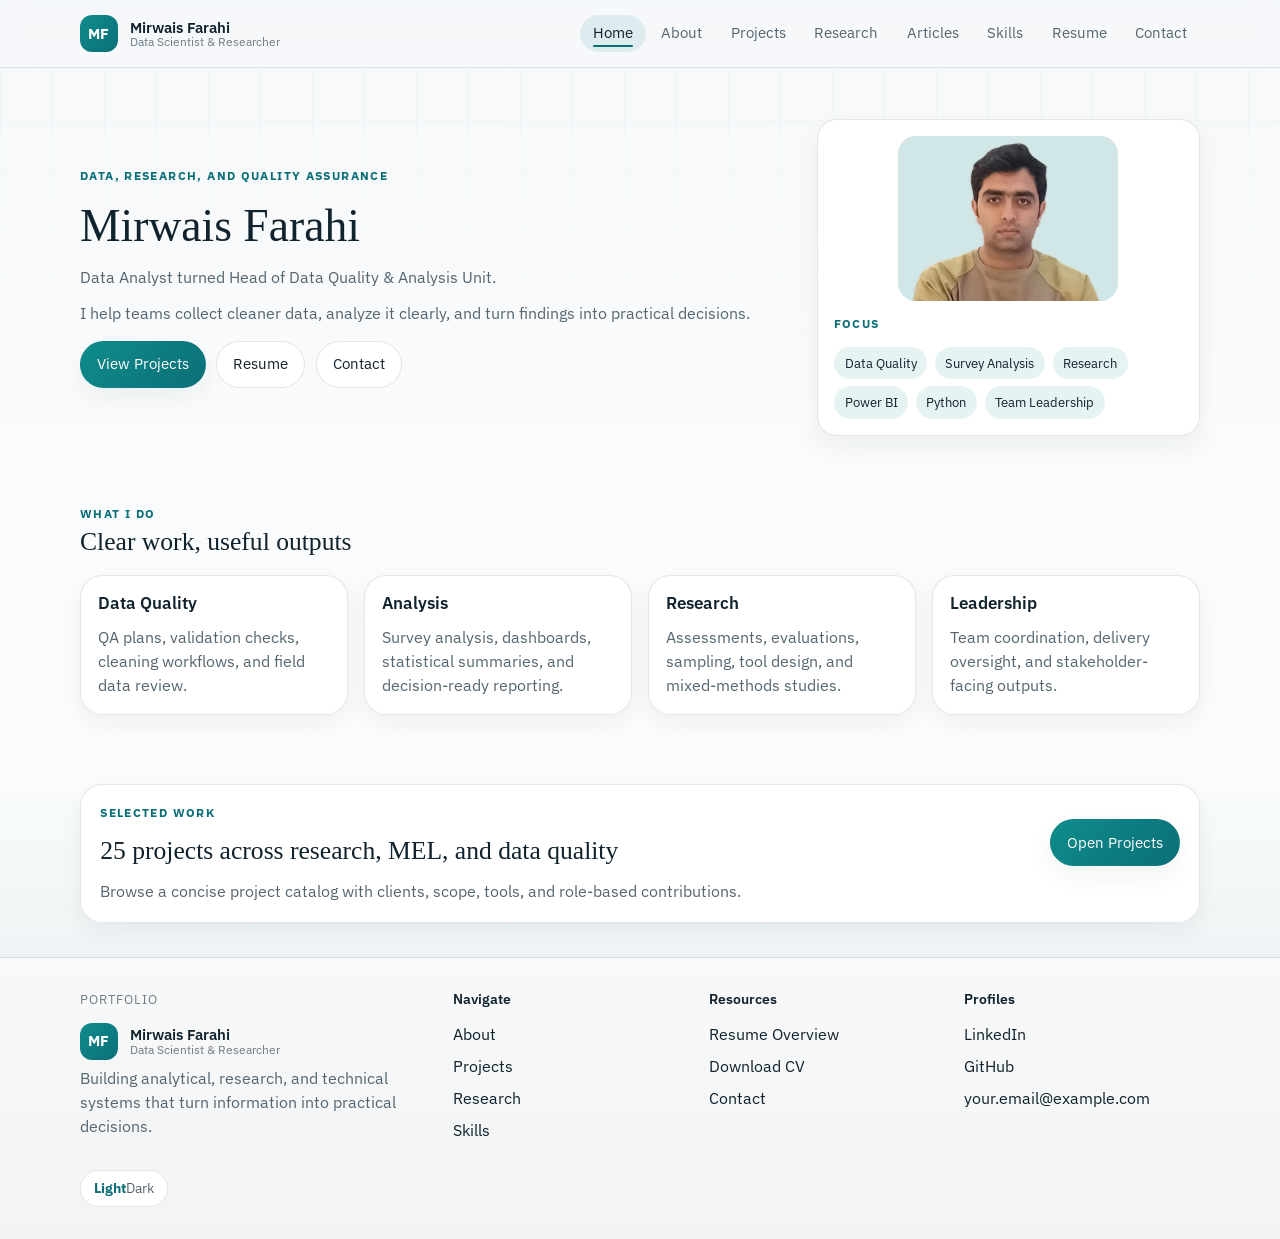
==== commit 76edbb6a: "edit file" ====
--- a/index.html
+++ b/index.html
@@ -33,111 +33,46 @@
     </nav>
   </header>
   <main id="main-content">
-    <section class="hero">
-      <div class="container hero-grid">
-        <div class="hero-copy" data-reveal>
-          <p class="eyebrow">Evidence-driven analytics and applied research</p>
-          <h1>Mirwais Farahi</h1>
-          <p class="hero-subtitle">Data Scientist | Researcher | Analytics &amp; AI Professional</p>
-          <div class="hero-summary-card">
-            <p>I build data-informed systems, research programs, and analytical products that help organizations make stronger decisions. My work brings together data science, applied statistics, business intelligence, survey research, and technical project leadership to solve real-world problems with clarity and rigor.</p>
-            <div class="hero-actions">
-              <a class="button button-primary" href="projects.html">View Projects</a>
-              <a class="button button-secondary" href="research.html">View Research</a>
-              <a class="button button-secondary" href="assets/docs/mirwais-farahi-cv.pdf" download>Download CV</a>
-              <a class="button button-secondary" href="contact.html">Contact Me</a>
-            </div>
-            <ul class="hero-metrics">
-              <li><strong>10+ Years</strong><span>Across analytics, research, and systems leadership</span></li>
-              <li><strong>20+ Initiatives</strong><span>Applied studies, dashboards, and decision-support work</span></li>
-              <li><strong>Multi-sector</strong><span>Experience spanning research, operations, strategy, and digital platforms</span></li>
-            </ul>
-          </div>
-        </div>
-        <div class="hero-visual" data-reveal>
-          <div class="panel profile-panel">
-            <img src="assets/images/profile.jpg" alt="Placeholder profile portrait for Mirwais Farahi">
-            <p class="card-label">Professional Focus</p>
-            <ul class="bullet-list">
-              <li>Machine learning and predictive analytics</li>
-              <li>Research design, field studies, and survey analytics</li>
-              <li>Business intelligence dashboards and reporting systems</li>
-              <li>Data quality assurance and technical team leadership</li>
-            </ul>
-          </div>
+  <section class="hero simple-hero">
+    <div class="container hero-grid">
+      <div class="hero-copy" data-reveal>
+        <p class="eyebrow">Data, research, and quality assurance</p>
+        <h1>Mirwais Farahi</h1>
+        <p class="hero-subtitle">Data Analyst turned Head of Data Quality &amp; Analysis Unit.</p>
+        <p>I help teams collect cleaner data, analyze it clearly, and turn findings into practical decisions.</p>
+        <div class="hero-actions">
+          <a class="button button-primary" href="projects.html">View Projects</a>
+          <a class="button button-secondary" href="resume.html">Resume</a>
+          <a class="button button-secondary" href="contact.html">Contact</a>
         </div>
       </div>
-    </section>
-    <section class="section">
-      <div class="container">
-        <div class="section-heading" data-reveal><p class="eyebrow">Core capabilities</p><h2>Integrated expertise across data, research, and delivery</h2><p>This portfolio is designed for analytics, research, BI, machine learning, and technical leadership opportunities where rigorous thinking and practical execution matter equally.</p></div>
-        <div class="grid-4">
-          <article class="card" data-reveal><div class="icon-badge">DS</div><h3>Data Science</h3><p>Model development, feature engineering, exploratory analysis, experimentation, and evidence-based decision support.</p></article>
-          <article class="card" data-reveal><div class="icon-badge">RS</div><h3>Research</h3><p>Survey design, market assessment, field research, methodology planning, and publication-ready analytical outputs.</p></article>
-          <article class="card" data-reveal><div class="icon-badge">BI</div><h3>Business Intelligence</h3><p>Executive dashboards, KPI systems, reporting automation, and data storytelling for operational and strategic teams.</p></article>
-          <article class="card" data-reveal><div class="icon-badge">TL</div><h3>Technical Leadership</h3><p>Cross-functional coordination, quality assurance, system design, CRM/platform work, and analytical project delivery.</p></article>
+      <div class="hero-visual" data-reveal>
+        <div class="panel profile-panel">
+          <img src="assets/images/profile.jpg" alt="Mirwais Farahi portrait">
+          <p class="card-label">Focus</p>
+          <div class="skills-cloud"><span>Data Quality</span><span>Survey Analysis</span><span>Research</span><span>Power BI</span><span>Python</span><span>Team Leadership</span></div>
         </div>
       </div>
-    </section>
-    <section class="section section-muted">
-      <div class="container">
-        <div class="section-heading split" data-reveal><div><p class="eyebrow">Selected work</p><h2>Featured projects</h2></div><a class="text-link" href="projects.html">Explore all projects</a></div>
-        <div class="home-highlight-grid">
-          <div class="home-feature-panel" data-reveal>
-            <p class="card-label">Project Highlights</p>
-            <ul class="home-feature-list">
-              <li class="home-feature-item"><strong>Demand Forecasting and Risk Scoring</strong><p class="home-feature-meta">Machine Learning | Python, Scikit-learn, Pandas</p><p>Predictive workflow supporting prioritization, planning, and operational risk awareness.</p></li>
-              <li class="home-feature-item"><strong>Executive Dashboard for Program Performance</strong><p class="home-feature-meta">Business Intelligence | Power BI, SQL, Data Modeling</p><p>Leadership-facing dashboard environment for KPIs, quality indicators, and performance review.</p></li>
-              <li class="home-feature-item"><strong>Survey and Market Assessment Insights</strong><p class="home-feature-meta">Research Analytics | Survey Design, Statistics, Reporting</p><p>Structured analytics for field studies, segmentation, and evidence-backed recommendation making.</p></li>
-            </ul>
-            <div class="button-row"><a class="button button-secondary" href="projects.html">View Full Project Catalog</a></div>
-          </div>
-          <div class="home-research-panel" data-reveal>
-            <p class="card-label">Research and Reports</p>
-            <ul class="home-publication-list">
-              <li class="home-publication-item"><strong>Applied Data Quality Frameworks in Research Operations</strong><p class="home-publication-meta">Methods, governance, and research quality assurance</p></li>
-              <li class="home-publication-item"><strong>Predictive Analytics for Evidence-Based Program Planning</strong><p class="home-publication-meta">Working paper on forecasting and planning intelligence</p></li>
-              <li class="home-publication-item"><strong>Market Assessment and Survey Insight Report</strong><p class="home-publication-meta">Field research synthesis with segmented findings</p></li>
-            </ul>
-            <div class="button-row"><a class="button button-secondary" href="research.html">Explore Research Profile</a></div>
-          </div>
-        </div>
+    </div>
+  </section>
+  <section class="section">
+    <div class="container">
+      <div class="section-heading" data-reveal><p class="eyebrow">What I do</p><h2>Clear work, useful outputs</h2></div>
+      <div class="grid-4">
+        <article class="card" data-reveal><h3>Data Quality</h3><p>QA plans, validation checks, cleaning workflows, and field data review.</p></article>
+        <article class="card" data-reveal><h3>Analysis</h3><p>Survey analysis, dashboards, statistical summaries, and decision-ready reporting.</p></article>
+        <article class="card" data-reveal><h3>Research</h3><p>Assessments, evaluations, sampling, tool design, and mixed-methods studies.</p></article>
+        <article class="card" data-reveal><h3>Leadership</h3><p>Team coordination, delivery oversight, and stakeholder-facing outputs.</p></article>
       </div>
-    </section>
-    <section class="section section-muted">
-      <div class="container two-col">
-        <div data-reveal>
-          <div class="section-heading"><p class="eyebrow">Experience snapshot</p><h2>Leadership and delivery across technical and research functions</h2></div>
-          <div class="experience-snapshot-list">
-            <article class="experience-snapshot-item">
-              <h3>Head of Data Analysis and Quality Assurance</h3>
-              <p>Led analytics standards, reporting quality, and evidence workflows across teams and programs.</p>
-            </article>
-            <article class="experience-snapshot-item">
-              <h3>Research Studies Manager</h3>
-              <p>Managed study design, operational research planning, and stakeholder reporting for decision support.</p>
-            </article>
-            <article class="experience-snapshot-item">
-              <h3>IT Manager</h3>
-              <p>Oversaw systems, digital platforms, CRM-related coordination, and technical implementation support.</p>
-            </article>
-          </div>
-          <a class="button button-secondary" href="resume.html">See full profile</a>
-        </div>
-        <div data-reveal>
-          <div class="section-heading"><p class="eyebrow">Skills overview</p><h2>Balanced technical depth and applied domain practice</h2></div>
-          <div class="skills-cloud"><span>Python</span><span>SQL</span><span>Power BI</span><span>Machine Learning</span><span>Applied Statistics</span><span>Data Visualization</span><span>Survey Analytics</span><span>Research Design</span><span>CRM Systems</span><span>Dashboarding</span><span>Quality Assurance</span><span>Technical Leadership</span></div>
-          <a class="button button-secondary" href="skills.html">Browse skill categories</a>
-        </div>
-      </div>
-    </section>
-    <section class="section">
-      <div class="container cta-card" data-reveal>
-        <div><p class="eyebrow">Collaboration and opportunities</p><h2>Open to roles, research collaboration, consulting, and technical advisory work</h2><p>If your team is building evidence-driven programs, analytics products, machine learning solutions, or research-backed decision systems, I would be glad to connect.</p></div>
-        <div class="cta-actions"><a class="button button-primary" href="contact.html">Start a conversation</a><a class="button button-secondary" href="resume.html">Review my CV overview</a></div>
-      </div>
-    </section>
-  </main>
+    </div>
+  </section>
+  <section class="section section-muted">
+    <div class="container cta-card" data-reveal>
+      <div><p class="eyebrow">Selected work</p><h2>25 projects across research, MEL, and data quality</h2><p>Browse a concise project catalog with clients, scope, tools, and role-based contributions.</p></div>
+      <div class="cta-actions"><a class="button button-primary" href="projects.html">Open Projects</a></div>
+    </div>
+  </section>
+</main>
   <footer class="site-footer">
     <div class="container footer-grid">
       <div><p class="footer-kicker">Portfolio</p><a class="brand" href="index.html"><span class="brand-mark">MF</span><span class="brand-text"><strong>Mirwais Farahi</strong><span>Data Scientist &amp; Researcher</span></span></a><p class="muted">Building analytical, research, and technical systems that turn information into practical decisions.</p><button class="theme-toggle footer-theme-toggle" type="button" aria-label="Toggle color theme"><span class="theme-toggle-light">Light</span><span class="theme-toggle-dark">Dark</span></button></div>
--- a/assets/css/styles.css
+++ b/assets/css/styles.css
@@ -11,7 +11,7 @@
   --accent: #0f8c8c;
   --accent2: #0b6f77;
   --accent-soft: rgba(15, 140, 140, 0.1);
-  --shadow: 0 14px 34px rgba(16, 34, 45, 0.07);
+  --shadow: 0 10px 24px rgba(16, 34, 45, 0.055);
   --r1: 22px;
   --r2: 16px;
   --r3: 10px;
@@ -29,7 +29,7 @@
   --accent: #39b6b1;
   --accent2: #74d2cc;
   --accent-soft: rgba(57, 182, 177, 0.14);
-  --shadow: 0 18px 42px rgba(0, 0, 0, 0.26);
+  --shadow: 0 12px 30px rgba(0, 0, 0, 0.22);
 }
 *,
 *::before,
@@ -39,8 +39,9 @@
   margin: 0;
   font-family: "IBM Plex Sans", sans-serif;
   color: var(--text);
-  line-height: 1.58;
-  background: radial-gradient(circle at top right, rgba(15, 140, 140, 0.08), transparent 24%), linear-gradient(180deg, var(--bg), var(--bg2));
+  line-height: 1.5;
+  background: linear-gradient(180deg, var(--bg), var(--bg2));
+  overflow-x: hidden;
 }
 img { display: block; max-width: 100%; }
 a { color: inherit; text-decoration: none; }
@@ -73,7 +74,7 @@
 .nav-toggle span { display: block; height: 2px; background: currentColor; border-radius: 999px; }
 .hero, .page-hero { position: relative; overflow: hidden; }
 .hero::before, .page-hero::before { content: ""; position: absolute; inset: 0; pointer-events: none; background-image: linear-gradient(to right, rgba(15, 140, 140, 0.07) 1px, transparent 1px), linear-gradient(to bottom, rgba(15, 140, 140, 0.07) 1px, transparent 1px); background-size: 52px 52px; mask-image: linear-gradient(180deg, rgba(0, 0, 0, 0.45), transparent 86%); }
-.hero { padding: 4rem 0 2.8rem; }
+.hero { padding: 3.2rem 0 2.2rem; }
 .page-hero { padding: 3rem 0 1.3rem; }
 .hero-grid, .page-hero-grid, .two-col, .resume-layout, .contact-layout, .featured-project, .footer-grid { display: grid; gap: 1.5rem; }
 .hero-grid { grid-template-columns: 1.45fr 0.78fr; align-items: center; }
@@ -81,7 +82,7 @@
 .eyebrow, .card-label, .timeline-year, .citation-type { text-transform: uppercase; letter-spacing: 0.12em; font-size: 0.72rem; font-weight: 700; color: var(--accent2); }
 h1, h2, h3, h4 { margin: 0 0 0.75rem; line-height: 1.2; color: var(--text); }
 h1, h2 { font-family: "IBM Plex Serif", serif; font-weight: 500; }
-h1 { font-size: clamp(2.2rem, 4vw, 3rem); }
+h1 { font-size: clamp(2.05rem, 4vw, 2.85rem); }
 h2 { font-size: clamp(1.45rem, 2vw, 1.95rem); }
 h3 { font-size: 1.05rem; font-weight: 600; }
 h4 { font-size: 0.94rem; font-weight: 600; }
@@ -109,7 +110,7 @@
 .project-card-body, .project-body, .featured-project-body { padding: 1.05rem; }
 .project-card img, .project-detail img, .featured-project-media img { width: 100%; background: linear-gradient(135deg, rgba(15, 140, 140, 0.18), rgba(16, 34, 45, 0.08)); }
 .icon-badge { width: 2.45rem; height: 2.45rem; display: grid; place-items: center; margin-bottom: 0.85rem; border-radius: 0.85rem; background: var(--accent-soft); color: var(--accent2); font-weight: 700; font-size: 0.9rem; }
-.section { padding: 2.6rem 0; }
+.section { padding: 2.15rem 0; }
 main > .section:first-child { padding-top: 2.15rem; }
 body:not([data-page="index"]) main > .section:first-child { padding-top: 2.75rem; }
 .section + .section { padding-top: 2.15rem; }
@@ -147,16 +148,7 @@
   position: relative;
   display: grid;
 }
-.hero-visual::before {
-  content: "";
-  position: absolute;
-  inset: 1rem 0 auto auto;
-  width: 9rem;
-  height: 9rem;
-  border-radius: 50%;
-  background: radial-gradient(circle, rgba(15, 140, 140, 0.16), transparent 70%);
-  pointer-events: none;
-}
+.hero-visual::before { content: none; }
 .profile-panel {
   padding: 1rem;
   border-radius: 20px;
@@ -242,18 +234,19 @@
 .project-compact { padding: 1rem; }
 .project-compact h3 { margin-bottom: 0.45rem; }
 .project-compact .muted { font-size: 0.9rem; }
-.project-catalog { display: grid; gap: 1.1rem; }
+.project-catalog { display: grid; gap: 0.85rem; }
 .project-category {
   display: grid;
-  grid-template-columns: 220px minmax(0, 1fr);
-  gap: 1.1rem;
-  padding: 1.1rem;
+  grid-template-columns: 190px minmax(0, 1fr);
+  gap: 0.9rem;
+  padding: 0.9rem;
   border: 1px solid var(--line);
   border-radius: 18px;
   background: var(--card);
   box-shadow: var(--shadow);
 }
 .project-category-header {
+  min-width: 0;
   padding-right: 1rem;
   border-right: 1px solid var(--line);
 }
@@ -265,12 +258,10 @@
   font-size: 0.9rem;
   color: var(--soft-2);
 }
-.project-category-body {
-  display: grid;
-  gap: 0.8rem;
-}
+.project-category-body { display: grid; gap: 0.65rem; min-width: 0; }
 .project-entry {
-  padding: 0.95rem 1rem;
+  min-width: 0;
+  padding: 0.8rem 0.9rem;
   border: 1px solid var(--line);
   border-radius: 14px;
   background: rgba(255, 255, 255, 0.42);
@@ -285,10 +276,14 @@
   gap: 1rem;
   margin-bottom: 0.35rem;
 }
+.project-entry-header > div {
+  min-width: 0;
+}
 .project-entry-title {
   font-size: 1rem;
   font-weight: 600;
   margin-bottom: 0.2rem;
+  overflow-wrap: anywhere;
 }
 .project-entry-meta {
   font-size: 0.84rem;
@@ -302,11 +297,15 @@
 .project-entry-grid {
   display: grid;
   grid-template-columns: repeat(3, minmax(0, 1fr));
-  gap: 0.75rem;
-  margin-bottom: 0.75rem;
+  gap: 0.55rem;
+  margin-bottom: 0.55rem;
+}
+.project-entry-grid-wide {
+  grid-template-columns: repeat(3, minmax(0, 1fr));
 }
 .project-entry-grid div {
-  padding: 0.7rem 0.8rem;
+  min-width: 0;
+  padding: 0.62rem 0.7rem;
   border-radius: 12px;
   background: var(--muted);
   border: 1px solid var(--line);
@@ -314,10 +313,17 @@
 .project-entry-grid strong {
   display: block;
   margin-bottom: 0.18rem;
-  font-size: 0.82rem;
+  font-size: 0.76rem;
   text-transform: uppercase;
   letter-spacing: 0.08em;
   color: var(--accent2);
+}
+.project-entry-grid span,
+.project-contribution p,
+.section-heading p,
+.muted,
+.contact-points span {
+  overflow-wrap: anywhere;
 }
 .project-entry-links {
   display: flex;
@@ -336,6 +342,23 @@
 .project-entry-links a:hover {
   color: var(--text);
   border-color: var(--accent2);
+}
+.project-contribution {
+  padding: 0.65rem 0.8rem;
+  border-left: 3px solid var(--accent);
+  border-radius: 0 12px 12px 0;
+  background: var(--accent-soft);
+}
+.project-contribution strong {
+  display: block;
+  margin-bottom: 0.25rem;
+  color: var(--accent2);
+  font-size: 0.82rem;
+  text-transform: uppercase;
+  letter-spacing: 0.08em;
+}
+.project-contribution p {
+  font-size: 0.88rem;
 }
 .publication-list { display: grid; gap: 0.7rem; }
 .publication-item { display: grid; grid-template-columns: 110px 1fr auto; gap: 1rem; align-items: start; padding: 0.95rem 1rem; border-radius: 16px; }
@@ -345,77 +368,181 @@
 .resource-links { margin-top: 0.8rem; align-items: center; }
 .resource-links a { padding: 0.42rem 0.68rem; border: 1px solid var(--line); border-radius: 999px; font-size: 0.82rem; color: var(--soft); background: var(--bg2); }
 .resource-links a:hover { color: var(--text); border-color: var(--accent2); }
-.article-shell {
-  display: grid;
-  gap: 1.25rem;
-}
-.article-header {
-  max-width: 54rem;
-}
-.article-layout {
-  display: grid;
-  grid-template-columns: 260px minmax(0, 1fr);
-  gap: 1.1rem;
-  align-items: start;
-}
-.article-toc,
-.chapter-card,
-.topic-grid article {
+.article-hero {
+  padding-bottom: 1.8rem;
+}
+.article-hero-grid {
+  display: grid;
+  grid-template-columns: minmax(0, 1fr) 320px;
+  gap: 1.2rem;
+  align-items: end;
+}
+.article-hero-copy {
+  max-width: 58rem;
+}
+.article-stats,
+.featured-article,
+.article-library,
+.article-card {
   border: 1px solid var(--line);
   background: var(--card);
   box-shadow: var(--shadow);
 }
-.article-toc {
-  position: sticky;
-  top: 5.4rem;
+.article-stats {
+  display: grid;
+  gap: 0.65rem;
   padding: 1rem;
   border-radius: 18px;
 }
-.article-toc h2 {
-  margin-bottom: 0.8rem;
+.article-stats div {
+  display: flex;
+  align-items: center;
+  justify-content: space-between;
+  gap: 1rem;
+  padding-bottom: 0.65rem;
+  border-bottom: 1px solid var(--line);
+}
+.article-stats div:last-child {
+  padding-bottom: 0;
+  border-bottom: 0;
+}
+.article-stats strong {
+  color: var(--accent2);
+  font-size: 1.35rem;
+}
+.article-stats span {
+  color: var(--soft);
+  font-size: 0.88rem;
+  text-align: right;
+}
+.featured-article {
+  display: flex;
+  justify-content: space-between;
+  align-items: center;
+  gap: 1.25rem;
+  padding: 1.2rem;
+  border-radius: 20px;
+}
+.featured-article > div {
+  max-width: 48rem;
+}
+.article-meta-row,
+.article-topic-list,
+.article-filters,
+.article-card-top {
+  display: flex;
+  flex-wrap: wrap;
+  gap: 0.45rem;
+}
+.article-meta-row {
+  margin-top: 0.85rem;
+}
+.article-meta-row span,
+.article-topic-list span,
+.article-type,
+.article-status {
+  padding: 0.36rem 0.62rem;
+  border-radius: 999px;
+  background: var(--accent-soft);
+  color: var(--text);
+  font-size: 0.8rem;
+}
+.article-library {
+  display: grid;
+  gap: 1rem;
+  padding: 1rem;
+  border-radius: 20px;
+}
+.article-toolbar {
+  display: grid;
+  grid-template-columns: minmax(0, 1fr) auto;
+  gap: 1rem;
+  align-items: end;
+}
+.article-search,
+.article-selects label {
+  display: grid;
+  gap: 0.35rem;
+  color: var(--soft-2);
+  font-size: 0.82rem;
+  font-weight: 700;
+}
+.article-search input,
+.article-selects select {
+  min-height: 2.65rem;
+  border: 1px solid var(--line);
+  border-radius: 12px;
+  background: var(--bg2);
+  color: var(--text);
+  padding: 0.65rem 0.8rem;
+}
+.article-selects {
+  display: flex;
+  gap: 0.65rem;
+}
+.article-selects select {
+  min-width: 150px;
+}
+.article-filters button {
+  min-height: 2.25rem;
+  padding: 0.48rem 0.76rem;
+  border: 1px solid var(--line);
+  border-radius: 999px;
+  background: var(--bg2);
+  color: var(--soft);
+  cursor: pointer;
+}
+.article-filters button:hover,
+.article-filters button.is-active {
+  color: var(--text);
+  border-color: var(--accent2);
+  background: var(--accent-soft);
+}
+.article-results-meta {
+  display: flex;
+  justify-content: space-between;
+  gap: 1rem;
+  color: var(--soft-2);
+  font-size: 0.86rem;
+}
+.article-results-meta span:first-child {
+  color: var(--accent2);
+  font-weight: 700;
+}
+.article-list {
+  display: grid;
+  grid-template-columns: repeat(2, minmax(0, 1fr));
+  gap: 0.9rem;
+}
+.article-card {
+  display: grid;
+  align-content: start;
+  gap: 0.65rem;
+  padding: 1rem;
+  border-radius: 16px;
+  box-shadow: none;
+}
+.article-card h2 {
   font-family: "IBM Plex Sans", sans-serif;
-  font-size: 0.96rem;
+  font-size: 1.05rem;
   font-weight: 700;
-}
-.article-toc ol {
-  display: grid;
-  gap: 0.55rem;
-  margin: 0;
-  padding-left: 1.1rem;
-  color: var(--soft-2);
-}
-.article-toc a {
-  color: var(--soft);
-}
-.article-toc a:hover {
+  margin-bottom: 0;
+}
+.article-card p {
+  font-size: 0.92rem;
+}
+.article-card-top {
+  justify-content: space-between;
+}
+.article-status {
   color: var(--accent2);
-}
-.article-chapters {
-  display: grid;
-  gap: 1rem;
-}
-.chapter-card {
-  scroll-margin-top: 5.5rem;
-  padding: 1.15rem;
-  border-radius: 20px;
-}
-.topic-grid {
-  display: grid;
-  grid-template-columns: repeat(3, minmax(0, 1fr));
-  gap: 0.8rem;
-  margin-top: 0.9rem;
-}
-.topic-grid article {
-  padding: 0.9rem;
+  font-weight: 700;
+}
+.article-empty {
+  padding: 1rem;
+  border: 1px dashed var(--line);
   border-radius: 14px;
-  box-shadow: none;
-  background: rgba(255, 255, 255, 0.42);
-}
-html[data-theme="dark"] .topic-grid article {
-  background: rgba(0, 0, 0, 0.08);
-}
-.topic-grid h3 {
-  margin-bottom: 0.35rem;
+  text-align: center;
 }
 .experience-timeline { position: relative; display: grid; gap: 0.85rem; }
 .experience-timeline::before { content: ""; position: absolute; left: 148px; top: 0.4rem; bottom: 0.4rem; width: 1px; background: var(--line); }
@@ -464,9 +591,11 @@
 [data-reveal].revealed { opacity: 1; transform: none; }
 .not-found-page { min-height: 100vh; display: grid; place-items: center; padding: 2rem 0; }
 .not-found-card { max-width: 42rem; padding: 1.75rem; text-align: center; }
-@media (max-width: 980px) {
-  .hero-grid, .page-hero-grid, .grid-4, .grid-3, .project-grid, .timeline-grid, .journey-grid, .two-col, .project-detail, .skill-grid, .resume-layout, .contact-layout, .footer-grid, .detail-cols, .hero-metrics, .featured-project, .publication-item, .contact-card.compact, .experience-columns, .project-category, .project-entry-grid, .home-highlight-grid, .article-layout, .topic-grid { grid-template-columns: 1fr; }
-  .article-toc { position: static; }
+@media (max-width: 1100px) {
+  .hero-grid, .page-hero-grid, .grid-4, .grid-3, .project-grid, .timeline-grid, .journey-grid, .two-col, .project-detail, .skill-grid, .resume-layout, .contact-layout, .footer-grid, .detail-cols, .hero-metrics, .featured-project, .publication-item, .contact-card.compact, .experience-columns, .project-category, .project-entry-grid, .home-highlight-grid, .article-hero-grid, .article-toolbar, .article-list { grid-template-columns: 1fr; }
+  .featured-article { display: grid; }
+  .article-selects { flex-wrap: wrap; }
+  .article-results-meta { display: grid; }
   .experience-timeline::before { left: 11px; top: 0; bottom: 0; }
   .experience-card { grid-template-columns: 1fr; padding-left: 2rem; }
   .experience-date::after { left: -2rem; right: auto; }
@@ -477,7 +606,7 @@
   .project-entry-meta { white-space: normal; }
   .section-heading.split { align-items: start; }
 }
-@media (max-width: 820px) {
+@media (max-width: 1100px) {
   .nav-toggle { display: inline-flex; }
   .nav-menu { position: absolute; top: calc(100% + 0.6rem); right: 1rem; left: 1rem; opacity: 0; pointer-events: none; transform: translateY(-8px); transition: 0.2s ease; display: flex; flex-direction: column; align-items: stretch; padding: 0.9rem; border-radius: var(--r2); border: 1px solid var(--line); background: var(--bg2); box-shadow: var(--shadow); }
   .nav-menu.is-open { opacity: 1; pointer-events: auto; transform: none; }
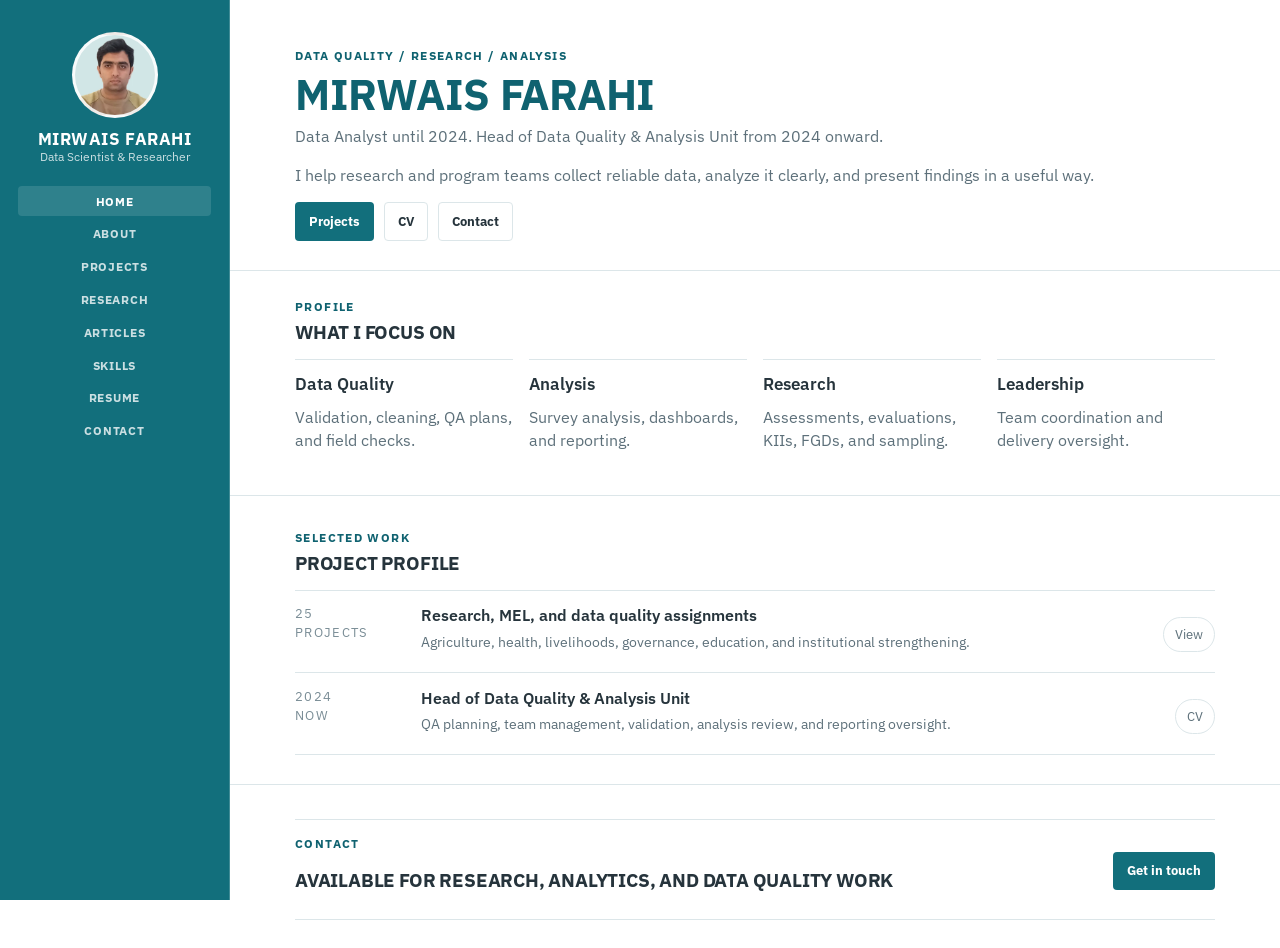
==== commit fa4652e1: "update file" ====
--- a/index.html
+++ b/index.html
@@ -33,46 +33,48 @@
     </nav>
   </header>
   <main id="main-content">
-  <section class="hero simple-hero">
-    <div class="container hero-grid">
-      <div class="hero-copy" data-reveal>
-        <p class="eyebrow">Data, research, and quality assurance</p>
-        <h1>Mirwais Farahi</h1>
-        <p class="hero-subtitle">Data Analyst turned Head of Data Quality &amp; Analysis Unit.</p>
-        <p>I help teams collect cleaner data, analyze it clearly, and turn findings into practical decisions.</p>
-        <div class="hero-actions">
-          <a class="button button-primary" href="projects.html">View Projects</a>
-          <a class="button button-secondary" href="resume.html">Resume</a>
+    <section class="hero simple-hero">
+      <div class="container">
+        <div class="section-heading" data-reveal>
+          <p class="eyebrow">Data Quality / Research / Analysis</p>
+          <h1>Mirwais Farahi</h1>
+          <p class="hero-subtitle">Data Analyst until 2024. Head of Data Quality &amp; Analysis Unit from 2024 onward.</p>
+        </div>
+        <p data-reveal>I help research and program teams collect reliable data, analyze it clearly, and present findings in a useful way.</p>
+        <div class="hero-actions" data-reveal>
+          <a class="button button-primary" href="projects.html">Projects</a>
+          <a class="button button-secondary" href="resume.html">CV</a>
           <a class="button button-secondary" href="contact.html">Contact</a>
         </div>
       </div>
-      <div class="hero-visual" data-reveal>
-        <div class="panel profile-panel">
-          <img src="assets/images/profile.jpg" alt="Mirwais Farahi portrait">
-          <p class="card-label">Focus</p>
-          <div class="skills-cloud"><span>Data Quality</span><span>Survey Analysis</span><span>Research</span><span>Power BI</span><span>Python</span><span>Team Leadership</span></div>
+    </section>
+    <section class="section">
+      <div class="container">
+        <div class="section-heading" data-reveal><p class="eyebrow">Profile</p><h2>What I focus on</h2></div>
+        <div class="grid-4">
+          <article class="card" data-reveal><h3>Data Quality</h3><p>Validation, cleaning, QA plans, and field checks.</p></article>
+          <article class="card" data-reveal><h3>Analysis</h3><p>Survey analysis, dashboards, and reporting.</p></article>
+          <article class="card" data-reveal><h3>Research</h3><p>Assessments, evaluations, KIIs, FGDs, and sampling.</p></article>
+          <article class="card" data-reveal><h3>Leadership</h3><p>Team coordination and delivery oversight.</p></article>
         </div>
       </div>
-    </div>
-  </section>
-  <section class="section">
-    <div class="container">
-      <div class="section-heading" data-reveal><p class="eyebrow">What I do</p><h2>Clear work, useful outputs</h2></div>
-      <div class="grid-4">
-        <article class="card" data-reveal><h3>Data Quality</h3><p>QA plans, validation checks, cleaning workflows, and field data review.</p></article>
-        <article class="card" data-reveal><h3>Analysis</h3><p>Survey analysis, dashboards, statistical summaries, and decision-ready reporting.</p></article>
-        <article class="card" data-reveal><h3>Research</h3><p>Assessments, evaluations, sampling, tool design, and mixed-methods studies.</p></article>
-        <article class="card" data-reveal><h3>Leadership</h3><p>Team coordination, delivery oversight, and stakeholder-facing outputs.</p></article>
+    </section>
+    <section class="section">
+      <div class="container">
+        <div class="section-heading" data-reveal><p class="eyebrow">Selected Work</p><h2>Project profile</h2></div>
+        <div class="publication-list">
+          <article class="publication-item" data-reveal><div class="publication-year">25<br>Projects</div><div><div class="publication-title">Research, MEL, and data quality assignments</div><div class="publication-meta">Agriculture, health, livelihoods, governance, education, and institutional strengthening.</div></div><div class="resource-links"><a href="projects.html">View</a></div></article>
+          <article class="publication-item" data-reveal><div class="publication-year">2024<br>Now</div><div><div class="publication-title">Head of Data Quality &amp; Analysis Unit</div><div class="publication-meta">QA planning, team management, validation, analysis review, and reporting oversight.</div></div><div class="resource-links"><a href="resume.html">CV</a></div></article>
+        </div>
       </div>
-    </div>
-  </section>
-  <section class="section section-muted">
-    <div class="container cta-card" data-reveal>
-      <div><p class="eyebrow">Selected work</p><h2>25 projects across research, MEL, and data quality</h2><p>Browse a concise project catalog with clients, scope, tools, and role-based contributions.</p></div>
-      <div class="cta-actions"><a class="button button-primary" href="projects.html">Open Projects</a></div>
-    </div>
-  </section>
-</main>
+    </section>
+    <section class="section">
+      <div class="container cta-card" data-reveal>
+        <div><p class="eyebrow">Contact</p><h2>Available for research, analytics, and data quality work</h2></div>
+        <div class="cta-actions"><a class="button button-primary" href="contact.html">Get in touch</a></div>
+      </div>
+    </section>
+  </main>
   <footer class="site-footer">
     <div class="container footer-grid">
       <div><p class="footer-kicker">Portfolio</p><a class="brand" href="index.html"><span class="brand-mark">MF</span><span class="brand-text"><strong>Mirwais Farahi</strong><span>Data Scientist &amp; Researcher</span></span></a><p class="muted">Building analytical, research, and technical systems that turn information into practical decisions.</p><button class="theme-toggle footer-theme-toggle" type="button" aria-label="Toggle color theme"><span class="theme-toggle-light">Light</span><span class="theme-toggle-dark">Dark</span></button></div>
--- a/assets/css/styles.css
+++ b/assets/css/styles.css
@@ -1,20 +1,20 @@
 :root {
   color-scheme: light;
-  --bg: #f6f8fa;
+  --bg: #ffffff;
   --bg2: #ffffff;
-  --muted: #eef4f5;
-  --card: rgba(255, 255, 255, 0.94);
-  --text: #10222d;
-  --soft: #556671;
-  --soft-2: #6c7d86;
-  --line: rgba(16, 34, 45, 0.11);
-  --accent: #0f8c8c;
-  --accent2: #0b6f77;
-  --accent-soft: rgba(15, 140, 140, 0.1);
-  --shadow: 0 10px 24px rgba(16, 34, 45, 0.055);
-  --r1: 22px;
-  --r2: 16px;
-  --r3: 10px;
+  --muted: #f3f7f8;
+  --card: #ffffff;
+  --text: #26343c;
+  --soft: #5d707a;
+  --soft-2: #7a8d96;
+  --line: #dce6e9;
+  --accent: #126f7c;
+  --accent2: #0f6270;
+  --accent-soft: #e7f2f4;
+  --shadow: none;
+  --r1: 6px;
+  --r2: 5px;
+  --r3: 4px;
 }
 html[data-theme="dark"] {
   color-scheme: dark;
@@ -39,32 +39,37 @@
   margin: 0;
   font-family: "IBM Plex Sans", sans-serif;
   color: var(--text);
-  line-height: 1.5;
-  background: linear-gradient(180deg, var(--bg), var(--bg2));
+  line-height: 1.45;
+  background: var(--bg);
   overflow-x: hidden;
 }
 img { display: block; max-width: 100%; }
 a { color: inherit; text-decoration: none; }
 button, input, textarea { font: inherit; }
 code { padding: 0.1rem 0.38rem; border-radius: 0.4rem; background: var(--accent-soft); font-size: 0.92em; }
-.container { width: min(calc(100% - 2rem), 1120px); margin: 0 auto; }
+.container { width: min(calc(100% - 2rem), 920px); margin: 0 auto; }
 .skip-link { position: absolute; top: -4rem; left: 1rem; z-index: 100; padding: 0.65rem 1rem; border-radius: 999px; background: var(--text); color: #fff; }
 .skip-link:focus { top: 1rem; }
-.site-header { position: sticky; top: 0; z-index: 20; backdrop-filter: blur(14px); border-bottom: 1px solid var(--line); background: rgba(246, 248, 250, 0.82); }
-html[data-theme="dark"] .site-header { background: rgba(9, 20, 29, 0.82); }
-.navbar { min-height: 4.2rem; display: flex; align-items: center; justify-content: space-between; gap: 1rem; }
-.brand { display: inline-flex; align-items: center; gap: 0.75rem; }
-.brand-mark { width: 2.35rem; height: 2.35rem; display: grid; place-items: center; border-radius: 0.75rem; color: #fff; font-weight: 700; font-size: 0.92rem; background: linear-gradient(135deg, var(--accent), var(--accent2)); }
-.brand-text { display: inline-flex; flex-direction: column; line-height: 1.1; }
-.brand-text strong { font-size: 0.95rem; font-weight: 600; }
-.brand-text span:last-child { font-size: 0.76rem; color: var(--soft-2); }
-.nav-menu { display: flex; align-items: center; gap: 0.75rem; }
+main,
+.site-footer {
+  margin-left: 230px;
+}
+.site-header { position: fixed; inset: 0 auto 0 0; z-index: 20; width: 230px; border-right: 1px solid rgba(255, 255, 255, 0.2); background: var(--accent); color: #fff; }
+html[data-theme="dark"] .site-header { background: var(--accent); }
+.navbar { width: 100%; min-height: 100vh; padding: 2rem 1.15rem; display: flex; flex-direction: column; align-items: center; justify-content: flex-start; gap: 1.4rem; }
+.brand { display: inline-flex; flex-direction: column; align-items: center; gap: 0.75rem; text-align: center; }
+.brand::before { content: ""; width: 86px; height: 86px; border-radius: 50%; background: url("../images/profile.jpg") center/cover; border: 3px solid rgba(255, 255, 255, 0.85); }
+.brand-mark { display: none; }
+.brand-text { display: inline-flex; flex-direction: column; line-height: 1.15; }
+.brand-text strong { font-size: 1.05rem; font-weight: 700; text-transform: uppercase; letter-spacing: 0.03em; color: #fff; }
+.brand-text span:last-child { font-size: 0.78rem; color: rgba(255, 255, 255, 0.78); }
+.nav-menu { width: 100%; display: flex; align-items: stretch; justify-content: center; }
 .nav-links, .footer-links, .tag-list, .bullet-list, .detail-list, .hero-metrics, .skills-cloud, .contact-points, .project-meta-list { list-style: none; margin: 0; padding: 0; }
-.nav-links { display: flex; flex-wrap: wrap; gap: 0.18rem; }
-.nav-links a, .theme-toggle { min-height: 2.2rem; padding: 0.45rem 0.8rem; border-radius: 999px; }
-.nav-links a { position: relative; display: inline-flex; align-items: center; color: var(--soft); font-size: 0.93rem; transition: 0.2s ease; }
-.nav-links a:hover, .nav-links a[aria-current="page"] { color: var(--text); background: var(--accent-soft); }
-.nav-links a[aria-current="page"]::after { content: ""; position: absolute; left: 0.8rem; right: 0.8rem; bottom: 0.28rem; height: 2px; border-radius: 999px; background: var(--accent2); }
+.nav-links { width: 100%; display: grid; gap: 0.15rem; }
+.nav-links a, .theme-toggle { min-height: 1.9rem; padding: 0.35rem 0.45rem; border-radius: 4px; }
+.nav-links a { position: relative; display: flex; justify-content: center; color: rgba(255, 255, 255, 0.78); font-size: 0.78rem; font-weight: 700; text-transform: uppercase; letter-spacing: 0.06em; transition: 0.2s ease; }
+.nav-links a:hover, .nav-links a[aria-current="page"] { color: #fff; background: rgba(255, 255, 255, 0.12); }
+.nav-links a[aria-current="page"]::after { content: none; }
 .theme-toggle, .nav-toggle, .back-to-top { border: 1px solid var(--line); background: var(--bg2); color: var(--text); cursor: pointer; }
 .theme-toggle { font-size: 0.88rem; }
 .footer-theme-toggle { width: fit-content; margin-top: 0.75rem; }
@@ -73,27 +78,30 @@
 .nav-toggle { display: none; width: 2.5rem; height: 2.5rem; padding: 0.55rem; border-radius: 0.8rem; flex-direction: column; gap: 0.28rem; }
 .nav-toggle span { display: block; height: 2px; background: currentColor; border-radius: 999px; }
 .hero, .page-hero { position: relative; overflow: hidden; }
-.hero::before, .page-hero::before { content: ""; position: absolute; inset: 0; pointer-events: none; background-image: linear-gradient(to right, rgba(15, 140, 140, 0.07) 1px, transparent 1px), linear-gradient(to bottom, rgba(15, 140, 140, 0.07) 1px, transparent 1px); background-size: 52px 52px; mask-image: linear-gradient(180deg, rgba(0, 0, 0, 0.45), transparent 86%); }
-.hero { padding: 3.2rem 0 2.2rem; }
+.hero::before, .page-hero::before { content: none; }
+.hero { padding: 3rem 0 1.8rem; }
 .page-hero { padding: 3rem 0 1.3rem; }
 .hero-grid, .page-hero-grid, .two-col, .resume-layout, .contact-layout, .featured-project, .footer-grid { display: grid; gap: 1.5rem; }
 .hero-grid { grid-template-columns: 1.45fr 0.78fr; align-items: center; }
 .page-hero-grid { grid-template-columns: 1.55fr 0.72fr; }
 .eyebrow, .card-label, .timeline-year, .citation-type { text-transform: uppercase; letter-spacing: 0.12em; font-size: 0.72rem; font-weight: 700; color: var(--accent2); }
 h1, h2, h3, h4 { margin: 0 0 0.75rem; line-height: 1.2; color: var(--text); }
-h1, h2 { font-family: "IBM Plex Serif", serif; font-weight: 500; }
-h1 { font-size: clamp(2.05rem, 4vw, 2.85rem); }
-h2 { font-size: clamp(1.45rem, 2vw, 1.95rem); }
+h1, h2 { font-family: "IBM Plex Sans", sans-serif; font-weight: 800; }
+h1 { font-size: clamp(2rem, 4vw, 2.7rem); text-transform: uppercase; letter-spacing: -0.01em; color: var(--accent2); }
+h2 { font-size: clamp(1.05rem, 1.5vw, 1.35rem); text-transform: uppercase; letter-spacing: -0.01em; }
 h3 { font-size: 1.05rem; font-weight: 600; }
 h4 { font-size: 0.94rem; font-weight: 600; }
 p { margin: 0 0 0.9rem; color: var(--soft); }
+p, h1, h2, h3, h4 {
+  overflow-wrap: anywhere;
+}
 .lead, .hero-subtitle { font-size: 1rem; color: var(--soft); }
 .hero-subtitle { margin-bottom: 0.75rem; }
 .hero p:last-child, .section p:last-child, .card p:last-child { margin-bottom: 0; }
 .hero-actions, .button-row, .cta-actions, .resource-links { display: flex; flex-wrap: wrap; gap: 0.65rem; }
-.button { display: inline-flex; align-items: center; justify-content: center; min-height: 2.65rem; padding: 0.72rem 1rem; border-radius: 999px; border: 1px solid transparent; font-size: 0.92rem; transition: 0.2s ease; }
+.button { display: inline-flex; align-items: center; justify-content: center; min-height: 2.25rem; padding: 0.55rem 0.8rem; border-radius: 4px; border: 1px solid transparent; font-size: 0.82rem; font-weight: 700; transition: 0.2s ease; }
 .button:hover { transform: translateY(-1px); }
-.button-primary { color: #fff; background: linear-gradient(135deg, var(--accent), var(--accent2)); box-shadow: var(--shadow); }
+.button-primary { color: #fff; background: var(--accent); box-shadow: none; }
 .button-secondary { background: var(--bg2); border-color: var(--line); }
 .button-ghost { background: transparent; border-color: var(--line); color: var(--soft); }
 .text-link { color: var(--accent2); font-weight: 700; font-size: 0.92rem; }
@@ -104,18 +112,26 @@
 .journey-grid { grid-template-columns: repeat(4, 1fr); }
 .skill-grid { grid-template-columns: repeat(2, 1fr); }
 .project-grid { grid-template-columns: repeat(2, 1fr); }
-.hero-metrics li, .card, .project-card, .timeline-card, .panel, .cta-card, .aside-card, .project-detail, .citation-card, .experience-card, .skill-panel, .resume-side, .resume-main, .contact-card, .journey-step, .not-found-card, .publication-item { background: var(--card); border: 1px solid var(--line); border-radius: var(--r1); box-shadow: var(--shadow); }
-.hero-metrics li, .card, .panel, .aside-card, .skill-panel, .journey-step, .publication-item { padding: 1.05rem; }
+.hero-metrics li, .card, .project-card, .timeline-card, .panel, .cta-card, .aside-card, .project-detail, .citation-card, .experience-card, .skill-panel, .resume-side, .resume-main, .contact-card, .journey-step, .not-found-card, .publication-item { background: var(--card); border: 1px solid var(--line); border-radius: var(--r1); box-shadow: none; }
+.hero-metrics li, .card, .panel, .aside-card, .skill-panel, .journey-step, .publication-item { padding: 0.85rem 0; }
+.card,
+.skill-panel,
+.journey-step {
+  border-width: 1px 0 0;
+  border-radius: 0;
+  background: transparent;
+}
 .project-card, .project-detail, .featured-project-media { overflow: hidden; }
 .project-card-body, .project-body, .featured-project-body { padding: 1.05rem; }
 .project-card img, .project-detail img, .featured-project-media img { width: 100%; background: linear-gradient(135deg, rgba(15, 140, 140, 0.18), rgba(16, 34, 45, 0.08)); }
 .icon-badge { width: 2.45rem; height: 2.45rem; display: grid; place-items: center; margin-bottom: 0.85rem; border-radius: 0.85rem; background: var(--accent-soft); color: var(--accent2); font-weight: 700; font-size: 0.9rem; }
-.section { padding: 2.15rem 0; }
+.section { padding: 1.8rem 0; border-top: 1px solid var(--line); }
 main > .section:first-child { padding-top: 2.15rem; }
+main > .section:first-child { border-top: 0; }
 body:not([data-page="index"]) main > .section:first-child { padding-top: 2.75rem; }
 .section + .section { padding-top: 2.15rem; }
-.section-muted { background: linear-gradient(180deg, transparent, var(--muted)); }
-.section-heading { max-width: 46rem; margin-bottom: 1.1rem; display: grid; gap: 0.3rem; }
+.section-muted { background: transparent; }
+.section-heading { max-width: 46rem; margin-bottom: 1rem; display: grid; gap: 0.25rem; }
 .section-heading > * { margin-bottom: 0; }
 .section-heading p { max-width: 42rem; }
 .section-heading.split { max-width: none; display: flex; align-items: end; justify-content: space-between; gap: 1rem; }
@@ -128,7 +144,7 @@
   gap: 0.85rem;
 }
 .tag-list, .skills-cloud, .project-tools, .skill-tags { display: flex; flex-wrap: wrap; gap: 0.45rem; }
-.tag-list li, .skills-cloud span, .skill-tags span, .project-tools span { padding: 0.38rem 0.68rem; border-radius: 999px; background: var(--accent-soft); color: var(--text); font-size: 0.84rem; }
+.tag-list li, .skills-cloud span, .skill-tags span, .project-tools span { padding: 0.22rem 0.45rem; border-radius: 3px; background: var(--accent-soft); color: var(--accent2); font-size: 0.78rem; font-weight: 700; }
 .stacked, .bullet-list, .detail-list, .contact-points, .project-meta-list { display: grid; gap: 0.55rem; }
 .bullet-list li, .detail-list li, .project-meta-list li, .contact-points li { color: var(--soft); }
 .signal-grid { height: 74px; border-radius: 14px; background: linear-gradient(180deg, transparent 0 80%, rgba(15, 140, 140, 0.16) 80% 81%, transparent 81% 100%), linear-gradient(90deg, rgba(15, 140, 140, 0.08) 1px, transparent 1px), linear-gradient(180deg, rgba(15, 140, 140, 0.08) 1px, transparent 1px); background-size: auto, 18px 18px, 18px 18px; margin-bottom: 0.85rem; }
@@ -149,14 +165,9 @@
   display: grid;
 }
 .hero-visual::before { content: none; }
-.profile-panel {
-  padding: 1rem;
-  border-radius: 20px;
-}
+.profile-panel { padding: 0; border: 0; border-radius: 0; }
 .profile-panel img {
-  width: min(100%, 220px);
-  margin: 0 auto 0.9rem;
-  border-radius: 18px;
+  display: none;
 }
 .home-highlight-grid {
   display: grid;
@@ -217,8 +228,8 @@
 .experience-snapshot-item h3 {
   margin-bottom: 0.25rem;
 }
-.timeline-card, .cta-card, .resume-side, .resume-main, .contact-card { padding: 1.2rem; }
-.cta-card { display: flex; justify-content: space-between; align-items: flex-start; gap: 1.2rem; }
+.timeline-card, .cta-card, .resume-side, .resume-main, .contact-card { padding: 1rem 0; }
+.cta-card { display: flex; justify-content: space-between; align-items: flex-start; gap: 1.2rem; border-width: 1px 0; border-radius: 0; }
 .cta-card > div:first-child { max-width: 42rem; }
 .two-col { grid-template-columns: repeat(2, 1fr); align-items: start; }
 .project-detail { display: grid; grid-template-columns: 1fr; border-radius: 20px; }
@@ -234,21 +245,22 @@
 .project-compact { padding: 1rem; }
 .project-compact h3 { margin-bottom: 0.45rem; }
 .project-compact .muted { font-size: 0.9rem; }
-.project-catalog { display: grid; gap: 0.85rem; }
+.project-catalog { display: grid; gap: 1.8rem; }
 .project-category {
   display: grid;
-  grid-template-columns: 190px minmax(0, 1fr);
-  gap: 0.9rem;
-  padding: 0.9rem;
-  border: 1px solid var(--line);
-  border-radius: 18px;
-  background: var(--card);
-  box-shadow: var(--shadow);
+  grid-template-columns: 170px minmax(0, 1fr);
+  gap: 1rem;
+  padding: 0 0 1.4rem;
+  border: 0;
+  border-bottom: 1px solid var(--line);
+  border-radius: 0;
+  background: transparent;
+  box-shadow: none;
 }
 .project-category-header {
   min-width: 0;
   padding-right: 1rem;
-  border-right: 1px solid var(--line);
+  border-right: 0;
 }
 .project-category-header h2 {
   font-size: 1.1rem;
@@ -258,13 +270,14 @@
   font-size: 0.9rem;
   color: var(--soft-2);
 }
-.project-category-body { display: grid; gap: 0.65rem; min-width: 0; }
+.project-category-body { display: grid; gap: 0; min-width: 0; }
 .project-entry {
   min-width: 0;
-  padding: 0.8rem 0.9rem;
-  border: 1px solid var(--line);
-  border-radius: 14px;
-  background: rgba(255, 255, 255, 0.42);
+  padding: 0.75rem 0;
+  border: 0;
+  border-top: 1px solid var(--line);
+  border-radius: 0;
+  background: transparent;
 }
 html[data-theme="dark"] .project-entry {
   background: rgba(0, 0, 0, 0.08);
@@ -274,13 +287,13 @@
   align-items: start;
   justify-content: space-between;
   gap: 1rem;
-  margin-bottom: 0.35rem;
+  margin-bottom: 0.45rem;
 }
 .project-entry-header > div {
   min-width: 0;
 }
 .project-entry-title {
-  font-size: 1rem;
+  font-size: 0.98rem;
   font-weight: 600;
   margin-bottom: 0.2rem;
   overflow-wrap: anywhere;
@@ -297,18 +310,18 @@
 .project-entry-grid {
   display: grid;
   grid-template-columns: repeat(3, minmax(0, 1fr));
-  gap: 0.55rem;
-  margin-bottom: 0.55rem;
+  gap: 0.6rem;
+  margin-bottom: 0.45rem;
 }
 .project-entry-grid-wide {
   grid-template-columns: repeat(3, minmax(0, 1fr));
 }
 .project-entry-grid div {
   min-width: 0;
-  padding: 0.62rem 0.7rem;
-  border-radius: 12px;
-  background: var(--muted);
-  border: 1px solid var(--line);
+  padding: 0;
+  border-radius: 0;
+  background: transparent;
+  border: 0;
 }
 .project-entry-grid strong {
   display: block;
@@ -343,12 +356,7 @@
   color: var(--text);
   border-color: var(--accent2);
 }
-.project-contribution {
-  padding: 0.65rem 0.8rem;
-  border-left: 3px solid var(--accent);
-  border-radius: 0 12px 12px 0;
-  background: var(--accent-soft);
-}
+.project-contribution { padding: 0.45rem 0 0; border: 0; border-radius: 0; background: transparent; }
 .project-contribution strong {
   display: block;
   margin-bottom: 0.25rem;
@@ -360,8 +368,8 @@
 .project-contribution p {
   font-size: 0.88rem;
 }
-.publication-list { display: grid; gap: 0.7rem; }
-.publication-item { display: grid; grid-template-columns: 110px 1fr auto; gap: 1rem; align-items: start; padding: 0.95rem 1rem; border-radius: 16px; }
+.publication-list { display: grid; gap: 0; border-top: 1px solid var(--line); }
+.publication-item { display: grid; grid-template-columns: 110px 1fr auto; gap: 1rem; align-items: start; padding: 0.85rem 0; border: 0; border-bottom: 1px solid var(--line); border-radius: 0; }
 .publication-year { font-size: 0.82rem; color: var(--soft-2); text-transform: uppercase; letter-spacing: 0.1em; }
 .publication-title { font-size: 1rem; font-weight: 600; margin-bottom: 0.28rem; }
 .publication-meta { font-size: 0.9rem; color: var(--soft); margin-bottom: 0.35rem; }
@@ -450,8 +458,10 @@
 .article-library {
   display: grid;
   gap: 1rem;
-  padding: 1rem;
-  border-radius: 20px;
+  padding: 0;
+  border: 0;
+  border-radius: 0;
+  box-shadow: none;
 }
 .article-toolbar {
   display: grid;
@@ -517,9 +527,10 @@
 .article-card {
   display: grid;
   align-content: start;
-  gap: 0.65rem;
-  padding: 1rem;
-  border-radius: 16px;
+  gap: 0.45rem;
+  padding: 0.85rem 0;
+  border-width: 1px 0 0;
+  border-radius: 0;
   box-shadow: none;
 }
 .article-card h2 {
@@ -556,8 +567,9 @@
 .skill-panel h2 { margin-bottom: 0.8rem; }
 .skill-group { display: grid; gap: 0.65rem; }
 .skill-note { font-size: 0.88rem; color: var(--soft-2); }
-.resume-layout, .contact-layout { grid-template-columns: 290px 1fr; align-items: start; }
+.resume-layout, .contact-layout { grid-template-columns: 230px 1fr; align-items: start; gap: 2rem; }
 .resume-side, .resume-main, .contact-card { padding: 1.15rem; }
+.resume-side, .resume-main, .contact-card { border-width: 1px 0; border-radius: 0; }
 .resume-side > * + *,
 .resume-main section > * + *,
 .contact-card > div > * + * { margin-top: 0.8rem; }
@@ -578,20 +590,58 @@
 .detail-list + .button-row,
 p + .button-row,
 p + .cta-actions { margin-top: 1rem; }
-.site-footer { padding: 2rem 0; border-top: 1px solid var(--line); background: linear-gradient(180deg, rgba(12, 27, 38, 0.02), rgba(12, 27, 38, 0.05)); }
+.site-footer { display: none; }
 .footer-grid { grid-template-columns: 1.35fr 0.9fr 0.9fr 0.9fr; gap: 1.25rem; }
 .footer-grid > div { display: grid; align-content: start; gap: 0.35rem; }
 .footer-links { display: grid; gap: 0.5rem; }
 .footer-title { margin-bottom: 0.55rem; font-size: 0.9rem; font-family: "IBM Plex Sans", sans-serif; font-weight: 600; }
 .footer-kicker { font-size: 0.82rem; color: var(--soft-2); margin-bottom: 0.45rem; text-transform: uppercase; letter-spacing: 0.08em; }
 .muted, .small { color: var(--soft); }
-.back-to-top { position: fixed; right: 1rem; bottom: 1rem; width: 2.75rem; height: 2.75rem; border-radius: 999px; box-shadow: var(--shadow); opacity: 0; visibility: hidden; transition: 0.2s ease; }
+.back-to-top { display: none; position: fixed; right: 1rem; bottom: 1rem; width: 2.75rem; height: 2.75rem; border-radius: 999px; box-shadow: var(--shadow); opacity: 0; visibility: hidden; transition: 0.2s ease; }
 .back-to-top.is-visible { opacity: 1; visibility: visible; }
-[data-reveal] { opacity: 0; transform: translateY(18px); transition: opacity 0.5s ease, transform 0.5s ease; }
+[data-reveal] { opacity: 1; transform: none; }
 [data-reveal].revealed { opacity: 1; transform: none; }
 .not-found-page { min-height: 100vh; display: grid; place-items: center; padding: 2rem 0; }
 .not-found-card { max-width: 42rem; padding: 1.75rem; text-align: center; }
 @media (max-width: 1100px) {
+  main,
+  .site-footer {
+    margin-left: 0;
+  }
+  .site-header {
+    position: sticky;
+    inset: auto;
+    width: auto;
+    min-height: auto;
+    border-right: 0;
+    border-bottom: 1px solid var(--line);
+  }
+  .navbar {
+    width: min(calc(100% - 2rem), 920px);
+    min-height: 4.2rem;
+    margin: 0 auto;
+    padding: 0;
+    flex-direction: row;
+    justify-content: space-between;
+  }
+  .brand {
+    flex-direction: row;
+    text-align: left;
+  }
+  .brand::before {
+    width: 42px;
+    height: 42px;
+    border-width: 2px;
+  }
+  .nav-links a {
+    justify-content: flex-start;
+    color: var(--soft);
+  }
+  .nav-links a:hover,
+  .nav-links a[aria-current="page"] {
+    color: var(--text);
+    background: var(--accent-soft);
+  }
   .hero-grid, .page-hero-grid, .grid-4, .grid-3, .project-grid, .timeline-grid, .journey-grid, .two-col, .project-detail, .skill-grid, .resume-layout, .contact-layout, .footer-grid, .detail-cols, .hero-metrics, .featured-project, .publication-item, .contact-card.compact, .experience-columns, .project-category, .project-entry-grid, .home-highlight-grid, .article-hero-grid, .article-toolbar, .article-list { grid-template-columns: 1fr; }
   .featured-article { display: grid; }
   .article-selects { flex-wrap: wrap; }
@@ -618,6 +668,16 @@
   body:not([data-page="index"]) main > .section:first-child { padding-top: 2.2rem; }
   .hero { padding-top: 3rem; }
   .page-hero { padding-top: 2.4rem; }
+  .container { width: min(calc(100% - 1.5rem), 920px); }
+  .section-heading,
+  .hero-copy,
+  .publication-item,
+  .project-entry,
+  .project-entry-header,
+  .project-entry-grid,
+  .cta-card {
+    max-width: 100%;
+  }
 }
 @media (prefers-reduced-motion: reduce) {
   html { scroll-behavior: auto; }
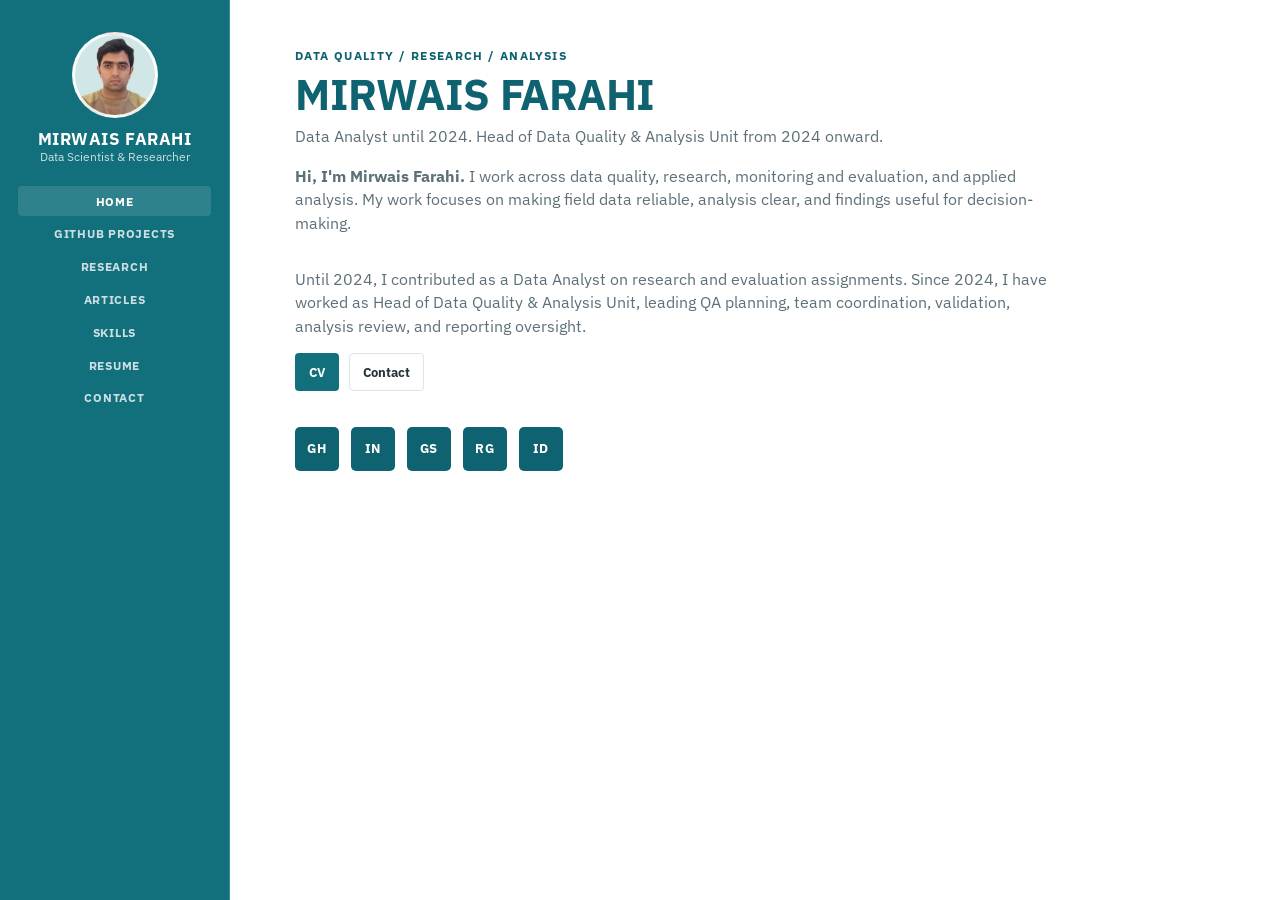
==== commit b43248c7: "update file" ====
--- a/index.html
+++ b/index.html
@@ -27,7 +27,7 @@
       <button class="nav-toggle" type="button" aria-expanded="false" aria-controls="site-menu" aria-label="Toggle navigation"><span></span><span></span><span></span></button>
       <div class="nav-menu" id="site-menu">
         <ul class="nav-links">
-          <li><a href="index.html" data-page="index">Home</a></li><li><a href="about.html" data-page="about">About</a></li><li><a href="projects.html" data-page="projects">Projects</a></li><li><a href="research.html" data-page="research">Research</a></li><li><a href="articles.html" data-page="articles">Articles</a></li><li><a href="skills.html" data-page="skills">Skills</a></li><li><a href="resume.html" data-page="resume">Resume</a></li><li><a href="contact.html" data-page="contact">Contact</a></li>
+          <li><a href="index.html" data-page="index">Home</a></li><li><a href="projects.html" data-page="projects">GitHub Projects</a></li><li><a href="research.html" data-page="research">Research</a></li><li><a href="articles.html" data-page="articles">Articles</a></li><li><a href="skills.html" data-page="skills">Skills</a></li><li><a href="resume.html" data-page="resume">Resume</a></li><li><a href="contact.html" data-page="contact">Contact</a></li>
         </ul>
       </div>
     </nav>
@@ -40,45 +40,28 @@
           <h1>Mirwais Farahi</h1>
           <p class="hero-subtitle">Data Analyst until 2024. Head of Data Quality &amp; Analysis Unit from 2024 onward.</p>
         </div>
-        <p data-reveal>I help research and program teams collect reliable data, analyze it clearly, and present findings in a useful way.</p>
+        <div class="profile-description" data-reveal>
+          <p><strong>Hi, I'm Mirwais Farahi.</strong> I work across data quality, research, monitoring and evaluation, and applied analysis. My work focuses on making field data reliable, analysis clear, and findings useful for decision-making.</p>
+          <p>Until 2024, I contributed as a Data Analyst on research and evaluation assignments. Since 2024, I have worked as Head of Data Quality &amp; Analysis Unit, leading QA planning, team coordination, validation, analysis review, and reporting oversight.</p>
+        </div>
         <div class="hero-actions" data-reveal>
-          <a class="button button-primary" href="projects.html">Projects</a>
-          <a class="button button-secondary" href="resume.html">CV</a>
+          <a class="button button-primary" href="resume.html">CV</a>
           <a class="button button-secondary" href="contact.html">Contact</a>
         </div>
-      </div>
-    </section>
-    <section class="section">
-      <div class="container">
-        <div class="section-heading" data-reveal><p class="eyebrow">Profile</p><h2>What I focus on</h2></div>
-        <div class="grid-4">
-          <article class="card" data-reveal><h3>Data Quality</h3><p>Validation, cleaning, QA plans, and field checks.</p></article>
-          <article class="card" data-reveal><h3>Analysis</h3><p>Survey analysis, dashboards, and reporting.</p></article>
-          <article class="card" data-reveal><h3>Research</h3><p>Assessments, evaluations, KIIs, FGDs, and sampling.</p></article>
-          <article class="card" data-reveal><h3>Leadership</h3><p>Team coordination and delivery oversight.</p></article>
+        <div class="social-links" aria-label="Social media links" data-reveal>
+          <a href="#" aria-label="GitHub">GH</a>
+          <a href="#" aria-label="LinkedIn">IN</a>
+          <a href="#" aria-label="Google Scholar">GS</a>
+          <a href="#" aria-label="ResearchGate">RG</a>
+          <a href="#" aria-label="ORCID">ID</a>
         </div>
-      </div>
-    </section>
-    <section class="section">
-      <div class="container">
-        <div class="section-heading" data-reveal><p class="eyebrow">Selected Work</p><h2>Project profile</h2></div>
-        <div class="publication-list">
-          <article class="publication-item" data-reveal><div class="publication-year">25<br>Projects</div><div><div class="publication-title">Research, MEL, and data quality assignments</div><div class="publication-meta">Agriculture, health, livelihoods, governance, education, and institutional strengthening.</div></div><div class="resource-links"><a href="projects.html">View</a></div></article>
-          <article class="publication-item" data-reveal><div class="publication-year">2024<br>Now</div><div><div class="publication-title">Head of Data Quality &amp; Analysis Unit</div><div class="publication-meta">QA planning, team management, validation, analysis review, and reporting oversight.</div></div><div class="resource-links"><a href="resume.html">CV</a></div></article>
-        </div>
-      </div>
-    </section>
-    <section class="section">
-      <div class="container cta-card" data-reveal>
-        <div><p class="eyebrow">Contact</p><h2>Available for research, analytics, and data quality work</h2></div>
-        <div class="cta-actions"><a class="button button-primary" href="contact.html">Get in touch</a></div>
       </div>
     </section>
   </main>
   <footer class="site-footer">
     <div class="container footer-grid">
       <div><p class="footer-kicker">Portfolio</p><a class="brand" href="index.html"><span class="brand-mark">MF</span><span class="brand-text"><strong>Mirwais Farahi</strong><span>Data Scientist &amp; Researcher</span></span></a><p class="muted">Building analytical, research, and technical systems that turn information into practical decisions.</p><button class="theme-toggle footer-theme-toggle" type="button" aria-label="Toggle color theme"><span class="theme-toggle-light">Light</span><span class="theme-toggle-dark">Dark</span></button></div>
-      <div><h2 class="footer-title">Navigate</h2><ul class="footer-links"><li><a href="about.html">About</a></li><li><a href="projects.html">Projects</a></li><li><a href="research.html">Research</a></li><li><a href="skills.html">Skills</a></li></ul></div>
+      <div><h2 class="footer-title">Navigate</h2><ul class="footer-links"><li><a href="projects.html">GitHub Projects</a></li><li><a href="research.html">Research</a></li><li><a href="skills.html">Skills</a></li></ul></div>
       <div><h2 class="footer-title">Resources</h2><ul class="footer-links"><li><a href="resume.html">Resume Overview</a></li><li><a href="assets/docs/mirwais-farahi-cv.pdf" download>Download CV</a></li><li><a href="contact.html">Contact</a></li></ul></div>
       <div><h2 class="footer-title">Profiles</h2><ul class="footer-links"><li><a href="https://www.linkedin.com/in/your-profile" target="_blank" rel="noreferrer">LinkedIn</a></li><li><a href="https://github.com/your-profile" target="_blank" rel="noreferrer">GitHub</a></li><li><a href="mailto:your.email@example.com">your.email@example.com</a></li></ul></div>
     </div>
--- a/assets/css/styles.css
+++ b/assets/css/styles.css
@@ -157,6 +157,35 @@
   padding: 0.95rem 0 0;
   max-width: 42rem;
 }
+.profile-description {
+  max-width: 760px;
+  display: grid;
+  gap: 1.1rem;
+}
+.profile-description p {
+  font-size: 1.02rem;
+}
+.social-links {
+  display: flex;
+  flex-wrap: wrap;
+  gap: 0.75rem;
+  margin-top: 2.2rem;
+}
+.social-links a {
+  width: 2.75rem;
+  height: 2.75rem;
+  display: grid;
+  place-items: center;
+  border-radius: 5px;
+  background: var(--accent2);
+  color: #fff;
+  font-size: 0.82rem;
+  font-weight: 800;
+  letter-spacing: 0.04em;
+}
+.social-links a:hover {
+  background: var(--accent);
+}
 html[data-theme="dark"] .hero-summary-card {
   background: none;
 }
@@ -367,6 +396,33 @@
 }
 .project-contribution p {
   font-size: 0.88rem;
+}
+.github-project-grid {
+  display: grid;
+  grid-template-columns: repeat(3, minmax(0, 1fr));
+  gap: 2.2rem 2.8rem;
+  padding-top: 0.6rem;
+}
+.github-project-card {
+  min-width: 0;
+}
+.github-project-card img {
+  width: 100%;
+  height: 150px;
+  object-fit: contain;
+  object-position: left center;
+  margin-bottom: 1rem;
+}
+.github-project-card h3 {
+  margin-bottom: 0.45rem;
+  font-size: 1.2rem;
+  font-weight: 800;
+  text-transform: uppercase;
+  color: var(--text);
+}
+.github-project-card p {
+  max-width: 18rem;
+  font-size: 1rem;
 }
 .publication-list { display: grid; gap: 0; border-top: 1px solid var(--line); }
 .publication-item { display: grid; grid-template-columns: 110px 1fr auto; gap: 1rem; align-items: start; padding: 0.85rem 0; border: 0; border-bottom: 1px solid var(--line); border-radius: 0; }
@@ -643,6 +699,8 @@
     background: var(--accent-soft);
   }
   .hero-grid, .page-hero-grid, .grid-4, .grid-3, .project-grid, .timeline-grid, .journey-grid, .two-col, .project-detail, .skill-grid, .resume-layout, .contact-layout, .footer-grid, .detail-cols, .hero-metrics, .featured-project, .publication-item, .contact-card.compact, .experience-columns, .project-category, .project-entry-grid, .home-highlight-grid, .article-hero-grid, .article-toolbar, .article-list { grid-template-columns: 1fr; }
+  .github-project-grid { grid-template-columns: 1fr; gap: 2rem; }
+  .github-project-card img { height: 130px; }
   .featured-article { display: grid; }
   .article-selects { flex-wrap: wrap; }
   .article-results-meta { display: grid; }
